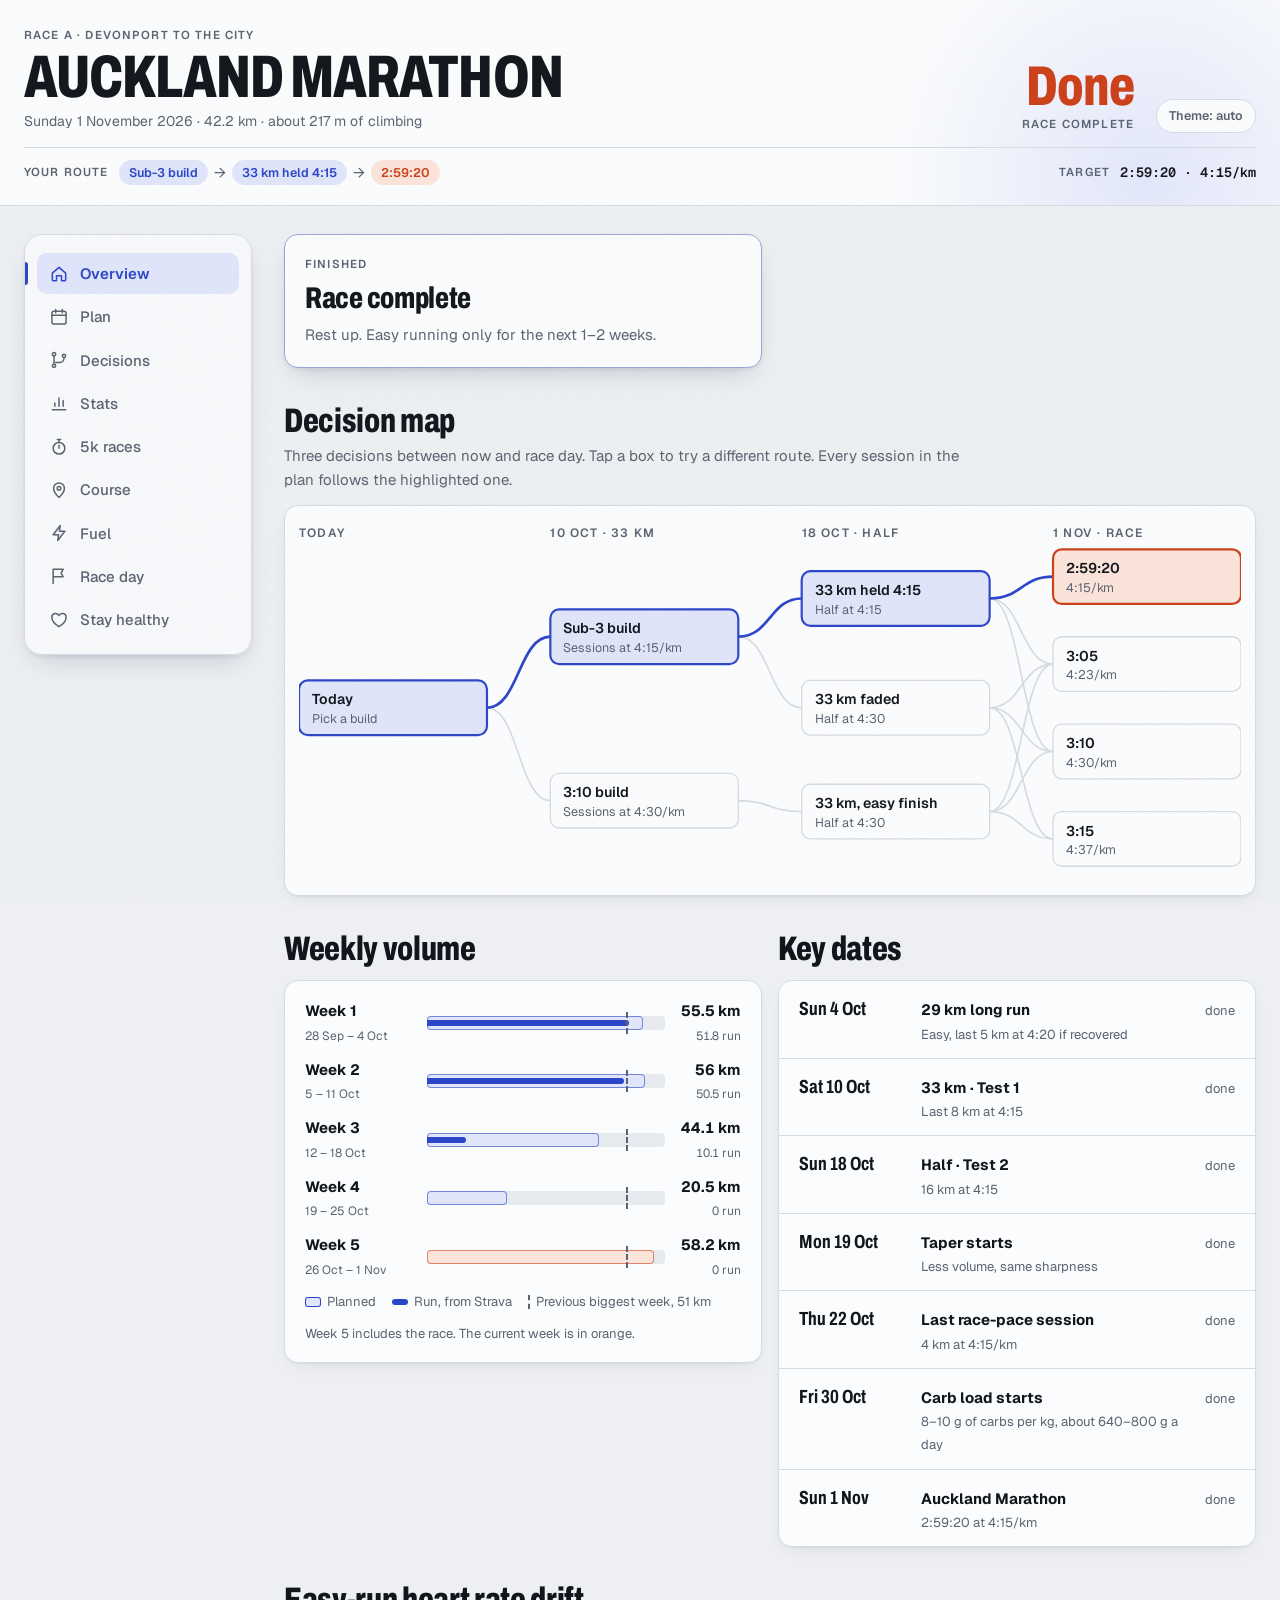
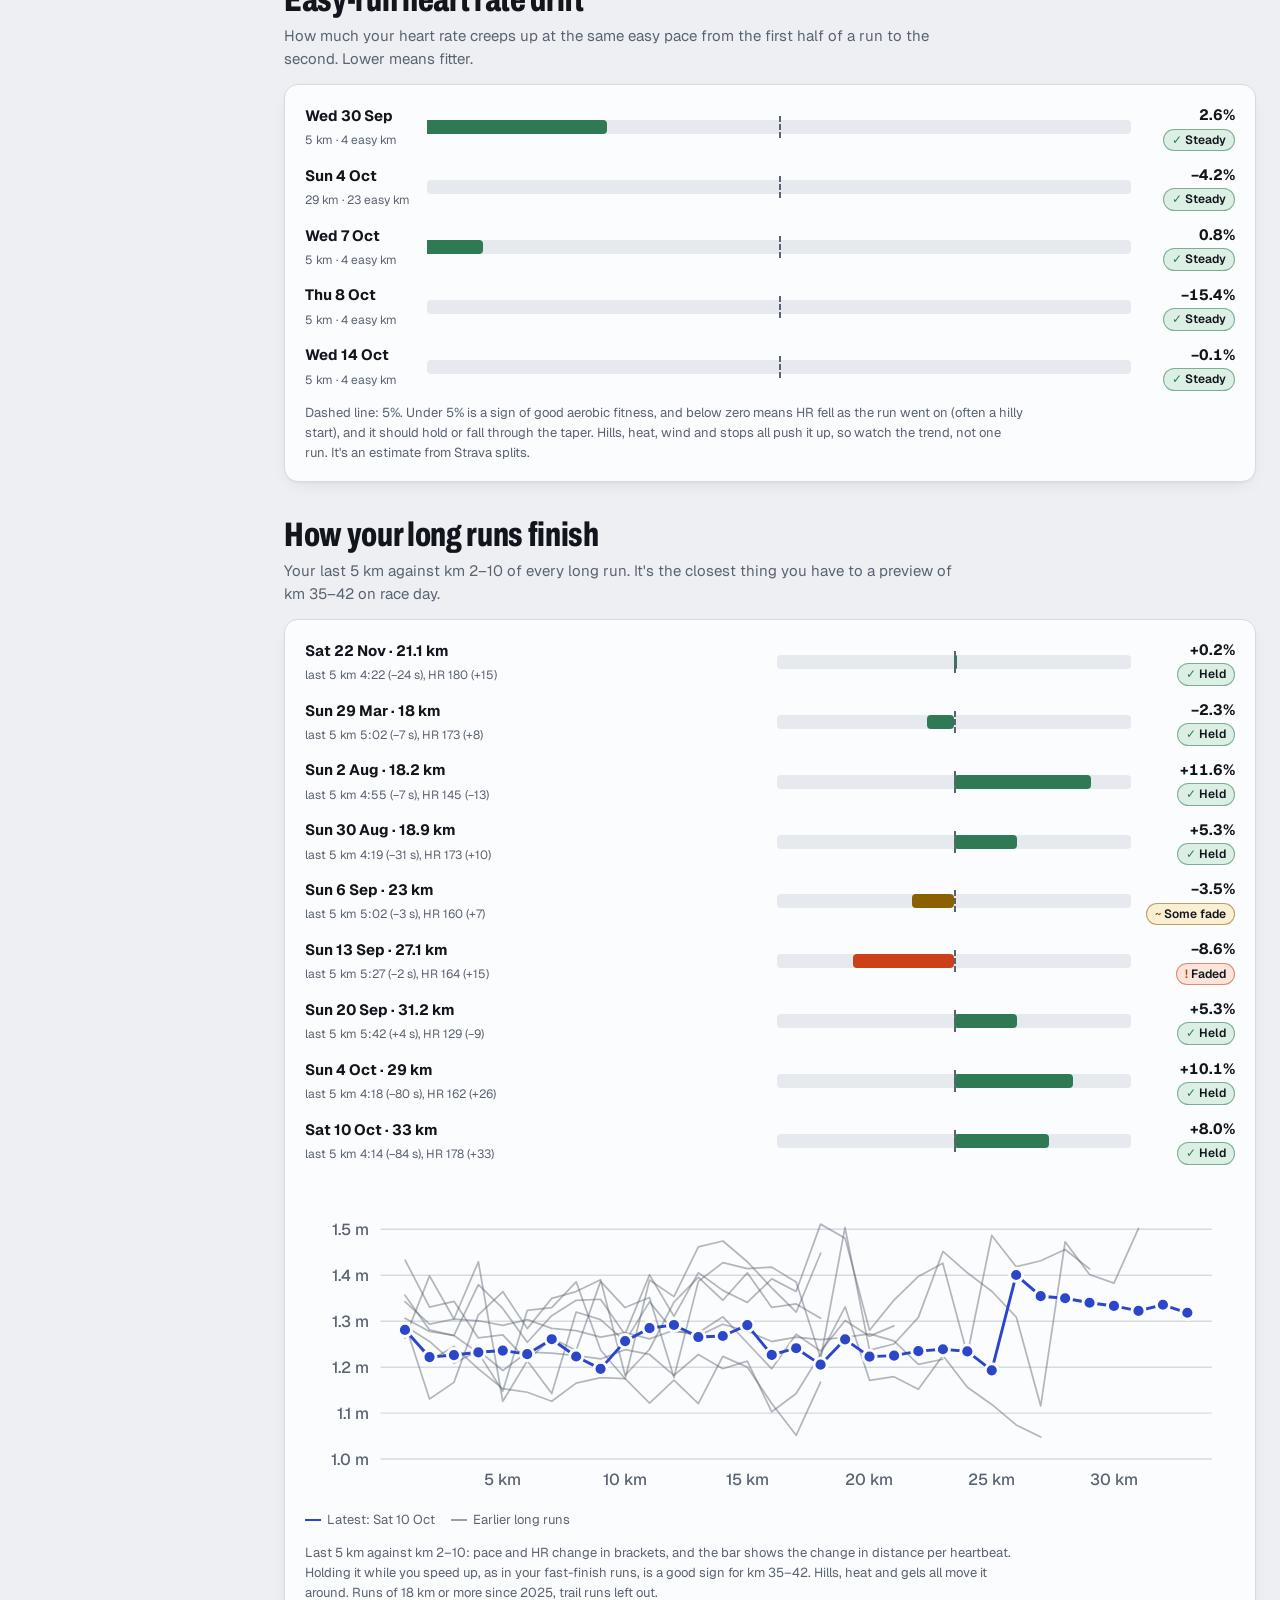
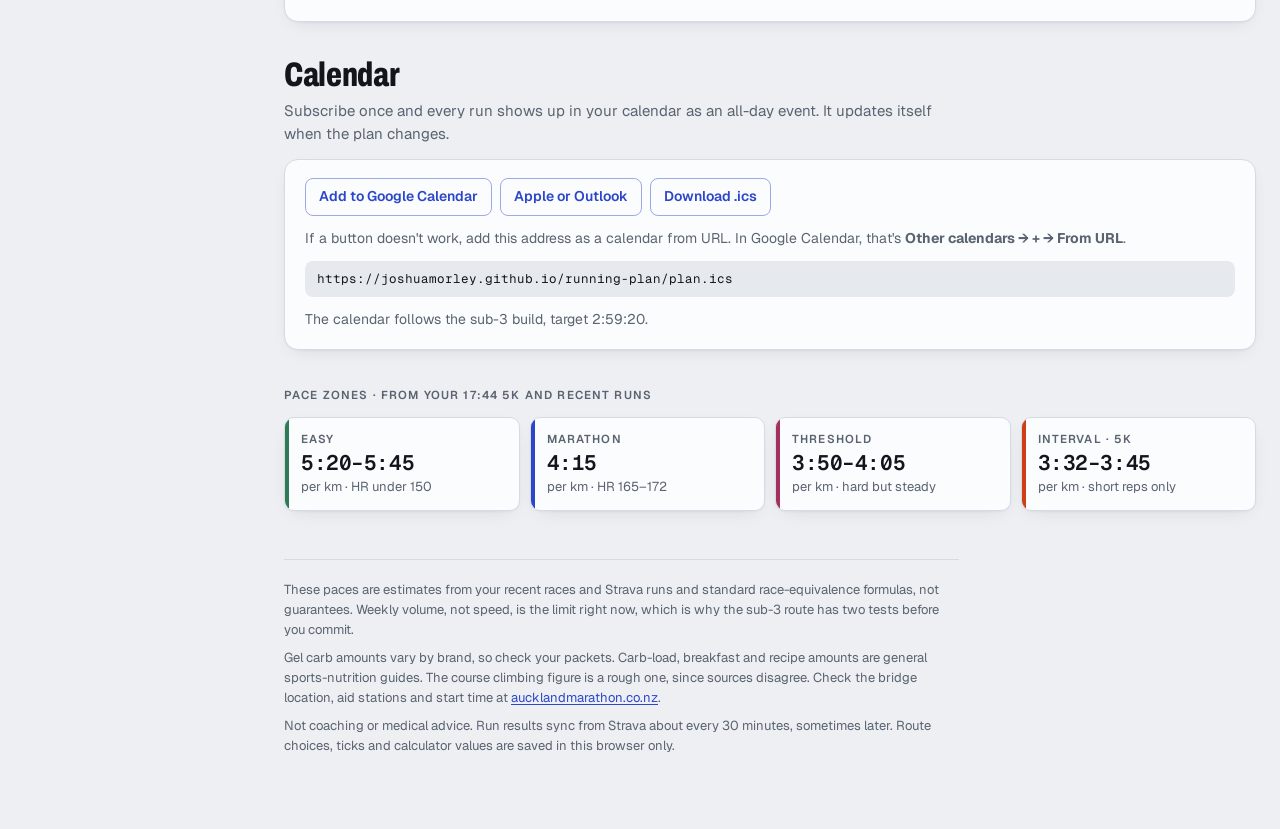
==== index.html @ 6abf34eb "Add easy heart rate trend, records, totals and course bests, and group the Stats tab - Stats: easy-r" ====
<!doctype html>
<html lang="en">
<head>
<meta charset="utf-8">
<meta name="viewport" content="width=device-width, initial-scale=1, viewport-fit=cover">
<title>Auckland Marathon Build</title>
<meta name="description" content="Five-week branching training plan to the Auckland Marathon on 1 November 2026, with decision tests, gel plans and race-day tools.">
<meta name="theme-color" content="#FBFCFD" media="(prefers-color-scheme: light)">
<meta name="theme-color" content="#151922" media="(prefers-color-scheme: dark)">
<link rel="icon" href="data:image/svg+xml,%3Csvg xmlns='http://www.w3.org/2000/svg' viewBox='0 0 64 64'%3E%3Crect width='64' height='64' rx='14' fill='%232C46C9'/%3E%3Ctext x='32' y='43' font-family='Arial Narrow,Arial,sans-serif' font-size='30' font-weight='700' fill='%23FBFCFD' text-anchor='middle'%3E42%3C/text%3E%3C/svg%3E">
<link rel="manifest" href="manifest.webmanifest">
<link rel="apple-touch-icon" href="icons/apple-touch-icon.png">
<meta name="apple-mobile-web-app-capable" content="yes">
<meta name="mobile-web-app-capable" content="yes">
<meta name="apple-mobile-web-app-title" content="Marathon">
<meta name="apple-mobile-web-app-status-bar-style" content="default">
<link rel="preconnect" href="https://fonts.googleapis.com">
<link rel="preconnect" href="https://fonts.gstatic.com" crossorigin>
<link rel="stylesheet" href="https://fonts.googleapis.com/css2?family=Archivo:wdth,wght@62..125,600..800&family=Geist:wght@400..700&family=Geist+Mono:wght@500..600&display=swap">
<link rel="stylesheet" href="css/styles.css">
</head>
<body>
<a class="skip" href="#main">Skip to content</a>
<header class="top">
  <div class="top-in">
    <div class="brand">
      <span class="eyebrow">Race A · Devonport to the city</span>
      <h1>Auckland Marathon</h1>
      <span class="meta">Sunday 1 November 2026 · 42.2 km · about 217 m of climbing</span>
    </div>
    <div class="top-right">
      <div class="count">
        <b class="num" id="countdown">32</b>
        <span class="eyebrow" id="countdown-label">days to go</span>
      </div>
      <button type="button" class="theme-btn" id="theme-btn" aria-label="Change colour theme">Theme: auto</button>
    </div>
    <div class="route-bar">
      <span class="lbl">Your route</span>
      <span id="route" class="route-steps"></span>
      <span class="lbl end">Target</span>
      <strong class="num" id="target-read">2:59:20 · 4:15/km</strong>
    </div>
  </div>
</header>

<!-- One nav, three layouts: top tab bar on tablets, bottom bar with a More sheet on phones, floating sidebar on desktop. -->
<nav class="tabs" id="tabs" aria-label="Sections">
  <div class="side-brand" aria-hidden="true"><span class="side-mark">42</span><span><b>Auckland</b><small>Marathon build</small></span></div>
  <div class="tabs-in" role="tablist" id="tablist">
    <button type="button" class="tab" role="tab" id="tab-overview" aria-controls="p-overview" data-tab="overview"><svg class="ico" viewBox="0 0 24 24" aria-hidden="true"><path d="M4 11l8-7 8 7v8a1 1 0 0 1-1 1h-4v-6H9v6H5a1 1 0 0 1-1-1z"/></svg><span>Overview</span></button>
    <button type="button" class="tab" role="tab" id="tab-plan" aria-controls="p-plan" data-tab="plan"><svg class="ico" viewBox="0 0 24 24" aria-hidden="true"><rect x="3.5" y="5" width="17" height="15.5" rx="2.5"/><path d="M3.5 10h17M8 3v4M16 3v4"/></svg><span>Plan</span></button>
    <button type="button" class="tab more-item" role="tab" id="tab-decisions" aria-controls="p-decisions" data-tab="decisions"><svg class="ico" viewBox="0 0 24 24" aria-hidden="true"><circle cx="6" cy="5" r="2"/><circle cx="6" cy="19" r="2"/><circle cx="18" cy="7" r="2"/><path d="M6 7v10M18 9v1a5 5 0 0 1-5 5H8"/></svg><span>Decisions</span></button>
    <button type="button" class="tab more-item" role="tab" id="tab-stats" aria-controls="p-stats" data-tab="stats"><svg class="ico" viewBox="0 0 24 24" aria-hidden="true"><path d="M4 20h16M7 16v-4M12 16V6M17 16V9"/></svg><span>Stats</span></button>
    <button type="button" class="tab more-item" role="tab" id="tab-fivek" aria-controls="p-fivek" data-tab="fivek"><svg class="ico" viewBox="0 0 24 24" aria-hidden="true"><circle cx="12" cy="13.5" r="7"/><path d="M12 13.5V10M10 3h4M12 3v3.5"/></svg><span>5k races</span></button>
    <button type="button" class="tab more-item" role="tab" id="tab-course" aria-controls="p-course" data-tab="course"><svg class="ico" viewBox="0 0 24 24" aria-hidden="true"><path d="M12 21s-6.5-5.8-6.5-11a6.5 6.5 0 0 1 13 0c0 5.2-6.5 11-6.5 11z"/><circle cx="12" cy="10" r="2.2"/></svg><span>Course</span></button>
    <button type="button" class="tab" role="tab" id="tab-fuel" aria-controls="p-fuel" data-tab="fuel"><svg class="ico" viewBox="0 0 24 24" aria-hidden="true"><path d="M13.5 3L5 14h6.5L10.5 21 19 10h-6.5z"/></svg><span>Fuel</span></button>
    <button type="button" class="tab" role="tab" id="tab-race" aria-controls="p-race" data-tab="race"><svg class="ico" viewBox="0 0 24 24" aria-hidden="true"><path d="M5 21V4M5 4h12l-2.5 4.5L17 13H5"/></svg><span>Race day</span></button>
    <button type="button" class="tab more-item" role="tab" id="tab-rules" aria-controls="p-rules" data-tab="rules"><svg class="ico" viewBox="0 0 24 24" aria-hidden="true"><path d="M12 20s-8.5-5.3-8.5-11A4.5 4.5 0 0 1 12 6.6 4.5 4.5 0 0 1 20.5 9c0 5.7-8.5 11-8.5 11z"/></svg><span>Stay healthy</span></button>
  </div>
  <button type="button" class="tab more-btn" id="more-btn" aria-expanded="false" aria-controls="tablist"><svg class="ico" viewBox="0 0 24 24" aria-hidden="true"><circle cx="5.5" cy="12" r="1.4"/><circle cx="12" cy="12" r="1.4"/><circle cx="18.5" cy="12" r="1.4"/></svg><span id="more-label">More</span></button>
</nav>

<main class="wrap" id="main" tabindex="-1">

  <!-- OVERVIEW -->
  <section class="panel" id="p-overview" role="tabpanel" aria-labelledby="tab-overview">
    <div class="grid2" id="today-cards"></div>

    <div class="block">
      <div class="sec-head">
        <h2>Decision map</h2>
        <span class="focus">Three decisions between now and race day. Tap a box to try a different route. Every session in the plan follows the highlighted one.</span>
      </div>
      <div class="card tree-box"><svg id="tree" viewBox="0 0 862 332" role="group" aria-label="Decision map"></svg></div>
      <p class="swipe-hint">Swipe sideways on the map to see every branch.</p>
    </div>

    <div class="grid2">
      <div class="block">
        <div class="sec-head"><h2>Weekly volume</h2></div>
        <div class="card vol" id="volume"></div>
      </div>
      <div class="block">
        <div class="sec-head"><h2>Key dates</h2></div>
        <div class="card dates" id="dates"></div>
      </div>
    </div>

    <div class="block">
      <div class="sec-head">
        <h2>Easy-run heart rate drift</h2>
        <span class="focus">How much your heart rate creeps up at the same easy pace from the first half of a run to the second. Lower means fitter.</span>
      </div>
      <div class="card vol" id="drift"></div>
    </div>

    <div class="block">
      <div class="sec-head">
        <h2>How your long runs finish</h2>
        <span class="focus">Your last 5 km against km 2–10 of every long run. It's the closest thing you have to a preview of km 35–42 on race day.</span>
      </div>
      <div class="card vol" id="fade"></div>
    </div>

    <div class="block">
      <div class="sec-head">
        <h2>Calendar</h2>
        <span class="focus">Subscribe once and every run shows up in your calendar as an all-day event. It updates itself when the plan changes.</span>
      </div>
      <div class="card cal">
        <div class="cal-links">
          <a class="link-btn" href="https://calendar.google.com/calendar/render?cid=webcal%3A%2F%2Fjoshuamorley.github.io%2Frunning-plan%2Fplan.ics" target="_blank" rel="noopener">Add to Google Calendar</a>
          <a class="link-btn" href="webcal://joshuamorley.github.io/running-plan/plan.ics">Apple or Outlook</a>
          <a class="link-btn" href="plan.ics" download>Download .ics</a>
        </div>
        <p class="muted">If a button doesn't work, add this address as a calendar from URL. In Google Calendar, that's <b>Other calendars → + → From URL</b>.</p>
        <code class="cal-url">https://joshuamorley.github.io/running-plan/plan.ics</code>
        <p class="muted" id="cal-route" hidden></p>
      </div>
    </div>

    <div class="block">
      <span class="eyebrow">Pace zones · from your 17:44 5k and recent runs</span>
      <div class="zones">
        <div class="zone" style="--zc: var(--c-easy)"><span class="eyebrow">Easy</span><span class="z-pace num">5:20–5:45</span><span class="z-sub">per km · HR under 150</span></div>
        <div class="zone" style="--zc: var(--accent)"><span class="eyebrow">Marathon</span><span class="z-pace num" data-tpl="{mp}">4:15</span><span class="z-sub">per km · HR 165–172</span></div>
        <div class="zone" style="--zc: var(--c-int)"><span class="eyebrow">Threshold</span><span class="z-pace num">3:50–4:05</span><span class="z-sub">per km · hard but steady</span></div>
        <div class="zone" style="--zc: var(--key)"><span class="eyebrow">Interval · 5k</span><span class="z-pace num">3:32–3:45</span><span class="z-sub">per km · short reps only</span></div>
      </div>
    </div>
  </section>

  <!-- PLAN -->
  <section class="panel" id="p-plan" role="tabpanel" aria-labelledby="tab-plan" hidden>
    <div class="week-pick" id="week-pick" role="group" aria-label="Choose a week"></div>
    <div id="week-view" class="block"></div>
    <div class="week-nav">
      <button type="button" class="nav-btn" id="wk-prev">← Previous week</button>
      <button type="button" class="nav-btn" id="wk-next">Next week →</button>
    </div>
  </section>

  <!-- STATS -->
  <section class="panel" id="p-stats" role="tabpanel" aria-labelledby="tab-stats" hidden>
    <div class="stats" id="st-totals"></div>

    <nav class="st-jump" aria-label="Jump to a group of stats">
      <button type="button" class="link-btn" data-jump="stg-train">Training</button>
      <button type="button" class="link-btn" data-jump="stg-race">Race fitness</button>
      <button type="button" class="link-btn" data-jump="stg-form">Form</button>
      <button type="button" class="link-btn" data-jump="stg-habits">Habits and records</button>
    </nav>

    <h2 class="st-group" id="stg-train">Training</h2>

    <div class="block">
      <div class="sec-head">
        <h2>Fitness and freshness</h2>
        <span class="focus">Each run's training load from your heart rate, rolled into fitness (the last six weeks) and fatigue (the last week). The taper drops fatigue faster than fitness, so freshness should climb towards race day. Tap or hover over a day to see it.</span>
      </div>
      <div class="card chart-card">
        <div id="st-load-head"></div>
        <div id="st-load"></div>
      </div>
    </div>

    <div class="block">
      <div class="sec-head">
        <h2>Monthly distance</h2>
        <span class="focus">Every run since 2025, added up by month, with the longest run of each month. Tap or hover over a month for the numbers.</span>
      </div>
      <div class="card chart-card">
        <div id="st-month-head"></div>
        <div id="st-month"></div>
      </div>
    </div>

    <div class="block">
      <div class="sec-head">
        <h2>Easy heart rate</h2>
        <span class="focus">Your heart rate on easy runs, adjusted to the same 5:30/km pace so runs at different speeds compare. When it falls, your aerobic engine is getting stronger, and that's what carries you through km 30–42.</span>
      </div>
      <div class="card chart-card">
        <div id="st-ehr-head"></div>
        <div id="st-ehr"></div>
      </div>
    </div>

    <h2 class="st-group" id="stg-race">Race fitness</h2>

    <div class="block">
      <div class="sec-head">
        <h2>Marathon predictor</h2>
        <span class="focus">Every km split from your steady runs, plotted as heart rate against pace. The trend line reads off the pace your heart supports at marathon effort, HR 165–172. Interval days are left out.</span>
      </div>
      <div class="card chart-card">
        <div id="st-predict-head"></div>
        <div id="st-predict"></div>
      </div>
    </div>

    <div class="block">
      <div class="sec-head">
        <h2>Heartbeats per km</h2>
        <span class="focus">Average heart rate × minutes per km. How many beats each km costs you. Lower is more efficient. Compare similar runs: easy with easy.</span>
      </div>
      <div class="card vol" id="st-beats"></div>
    </div>

    <h2 class="st-group" id="stg-form">Form</h2>

    <div class="block">
      <div class="sec-head">
        <h2>Stride or cadence?</h2>
        <span class="focus">How you run faster: longer strides, quicker steps, or both. Each dot is a watch lap: auto km laps, plus each rep on interval days.</span>
      </div>
      <div class="card chart-card"><div id="st-stride-head"></div></div>
      <div class="grid2">
        <div class="card chart-card"><h3>Stride length</h3><div id="st-stride"></div></div>
        <div class="card chart-card"><h3>Cadence</h3><div id="st-cadence"></div></div>
      </div>
    </div>

    <div class="block">
      <div class="sec-head">
        <h2>Cadence over time</h2>
        <span class="focus">Average steps a minute for every run since 2025, easy and fast runs kept apart because cadence rises with speed.</span>
      </div>
      <div class="card chart-card">
        <div id="st-cad-head"></div>
        <div id="st-cad"></div>
      </div>
    </div>

    <div class="block">
      <div class="sec-head">
        <h2>Hills</h2>
        <span class="focus">Your hilliest runs against the marathon's climbing, and what hills cost you in heartbeats.</span>
      </div>
      <div class="card chart-card">
        <div id="st-hill-head"></div>
        <div class="vol" id="st-hill"></div>
      </div>
    </div>

    <h2 class="st-group" id="stg-habits">Habits and records</h2>

    <div class="block">
      <div class="sec-head">
        <h2>Morning or evening</h2>
        <span class="focus">When you run, and whether your heart works harder at the same pace early in the day. The marathon starts early.</span>
      </div>
      <div class="card chart-card">
        <div id="st-tod-head"></div>
        <div id="st-tod"></div>
      </div>
    </div>

    <div class="block">
      <div class="sec-head">
        <h2>Records</h2>
        <span class="focus">Your bests since 2025, from every run synced from Strava.</span>
      </div>
      <div class="records" id="st-records"></div>
    </div>

    <div class="block">
      <div class="sec-head">
        <h2>All of it, added up</h2>
        <span class="focus">Every run since 2025 in more familiar units.</span>
      </div>
      <div class="stats" id="st-fun"></div>
      <p class="vol-legend">Landmark distances are approximate.</p>
    </div>
  </section>

  <!-- 5K RACES -->
  <section class="panel" id="p-fivek" role="tabpanel" aria-labelledby="tab-fivek" hidden>
    <div class="sec-head">
      <h2>5k races</h2>
      <span class="focus">Your Tuesday evening Good George runs and Saturday morning parkruns, from Strava. Hover over or tap a dot to see the run.</span>
    </div>
    <div class="stats" id="fk-stats"></div>

    <div class="block">
      <div class="sec-head">
        <h2>Every 5k</h2>
        <span class="focus">Faster times are higher up. Filled dots are runs you pushed, hollow ones you jogged. The stepped lines show your best so far on each day.</span>
      </div>
      <div class="card chart-card" id="fk-times"></div>
    </div>

    <div class="grid2">
      <div class="block">
        <div class="sec-head"><h2>Best-ever times</h2></div>
        <div class="card table-box">
          <table>
            <thead><tr><th>Date</th><th>Run</th><th class="r">Time</th><th class="r">Gain</th></tr></thead>
            <tbody id="fk-pbs"></tbody>
          </table>
        </div>
      </div>
      <div class="block">
        <div class="sec-head"><h2>Same beats, more distance</h2></div>
        <div class="card chart-card">
          <div id="fk-eff-head"></div>
          <div id="fk-eff"></div>
        </div>
      </div>
    </div>

    <div class="block">
      <div class="sec-head">
        <h2>Speed vs endurance</h2>
        <span class="focus">How much of your 5k speed you've carried over longer distances. Your best 5k predicts a pace for every distance; the dots show what you actually ran.</span>
      </div>
      <div class="card chart-card">
        <div id="fk-end-head"></div>
        <div id="fk-end"></div>
      </div>
    </div>

    <div class="grid2">
      <div class="block">
        <div class="sec-head"><h2>How you pace a 5k</h2></div>
        <div class="card chart-card">
          <div id="fk-pace-head"></div>
          <div id="fk-pace"></div>
        </div>
      </div>
      <div class="block">
        <div class="sec-head"><h2>Temperature</h2></div>
        <div class="card chart-card">
          <div id="fk-heat-head"></div>
          <div id="fk-heat"></div>
        </div>
      </div>
    </div>

    <div class="block">
      <div class="sec-head">
        <h2>Turning up</h2>
        <span class="focus">Every Tuesday and Saturday since your first raced Good George. Hover over or tap a square to see the run.</span>
      </div>
      <div class="card chart-card">
        <div id="fk-streak-head"></div>
        <div id="fk-streak"></div>
      </div>
    </div>

    <div class="block">
      <div class="sec-head">
        <h2>Your courses</h2>
        <span class="focus">Runs grouped by where they started, named from your Strava run names. Best times count runs faster than 4:50/km.</span>
      </div>
      <div class="card table-box">
        <table>
          <thead><tr><th>Course</th><th class="r">Runs</th><th class="r">Best</th><th class="r">Last run</th></tr></thead>
          <tbody id="fk-courses"></tbody>
        </table>
      </div>
      <p class="vol-legend" id="fk-courses-note"></p>
    </div>

    <details class="card fk-all">
      <summary>All 5ks</summary>
      <div class="table-box">
        <table>
          <thead><tr><th>Date</th><th>Run</th><th class="r">Distance</th><th class="r">5k time</th><th class="r">Pace</th><th class="r">HR</th></tr></thead>
          <tbody id="fk-table"></tbody>
        </table>
      </div>
      <p class="vol-legend" style="padding:0 16px 14px">★ best so far on that day of the week. Times for courses under 5 km are scaled up to 5 km.</p>
    </details>
  </section>

  <!-- DECISIONS -->
  <section class="panel" id="p-decisions" role="tabpanel" aria-labelledby="tab-decisions" hidden>
    <div class="sec-head">
      <h2>Decisions</h2>
      <span class="focus">Enter your numbers after each test and the checker suggests a branch. It's a guide. You make the call.</span>
    </div>
    <div id="decision-list" class="block" style="gap:20px"></div>
    <div class="block">
      <div class="sec-head">
        <h2>What changes on each build</h2>
        <span class="focus">Everything else in the plan is the same on both builds.</span>
      </div>
      <div class="card table-box">
        <table>
          <thead><tr><th>Day</th><th>Sub-3 build</th><th>3:10 build</th></tr></thead>
          <tbody>
            <tr><td>Wednesdays, weeks 1–3</td><td>Easy 5–6 km, every week</td><td class="muted">Rest or optional easy 30 min</td></tr>
            <tr><td>Sun 4 Oct · 29 km</td><td>Last 5 km at 4:20/km if recovered</td><td class="muted">All easy</td></tr>
            <tr><td>Tue 6 Oct · AM intervals</td><td>3 × 3 km at 4:05/km</td><td class="muted">3 × 2 km at 3:55/km</td></tr>
            <tr><td>Sat 10 Oct · 33 km</td><td>Last 8 km at 4:15/km (Test 1)</td><td class="muted">Last 5–6 km at 4:35/km if good</td></tr>
            <tr><td>Sun 18 Oct · half</td><td>16 km at 4:15/km (if Test 1 held)</td><td class="muted">14 km at 4:30/km</td></tr>
            <tr><td>Weeks 1 and 2 total</td><td>55.5 km and 56 km</td><td class="muted">49.5 km and 49 km</td></tr>
          </tbody>
        </table>
      </div>
    </div>
  </section>

  <!-- COURSE -->
  <section class="panel" id="p-course" role="tabpanel" aria-labelledby="tab-course" hidden>
    <div class="sec-head">
      <h2>Course</h2>
      <span class="focus">From a plotaroute.com GPX of the route. Hover over or tap the profile to see where that point is on the map.</span>
    </div>
    <div class="stats" id="course-stats"></div>

    <div class="block">
      <div class="sec-head">
        <h2>Elevation and pace</h2>
        <span class="focus">Planned pace for each km at your target, run by effort: a little slower up the hills, a little faster down them. The pace line is higher where you run slower, so it follows the hills.</span>
      </div>
      <div class="card prof-card">
        <div class="legend">
          <span><i class="sw sw-ele"></i>Elevation (left axis, m)</span>
          <span><i class="sw sw-pace"></i>Planned pace (right axis, min/km)</span>
          <span><i class="sw sw-avg"></i>Target average</span>
          <span><i class="sw sw-bridge"></i>Harbour Bridge allowance</span>
        </div>
        <svg id="profile" viewBox="0 0 900 300" role="img" aria-label="Elevation and planned pace along the course"></svg>
        <p class="prof-read num" id="prof-read">Hover over or tap the chart to see a km.</p>
      </div>
    </div>

    <div class="block">
      <div class="sec-head">
        <h2>Pace for each km</h2>
        <span class="focus">Orange: slower than your average. Blue: faster. The clock shows planned time at the end of each km.</span>
      </div>
      <div class="kmgrid" id="kmgrid"></div>
    </div>

    <div class="grid2">
      <div class="card map-card">
        <svg id="map" viewBox="0 0 400 400" role="img" aria-label="Course map"></svg>
        <p class="vol-legend" style="padding:0 16px 14px">North is up. The orange section is the Harbour Bridge. The Tamaki Drive section is out and back, so it overlaps on the map.</p>
        <p class="m-credit">Map tiles © <a href="https://www.esri.com" target="_blank" rel="noopener">Esri</a>. Sources: Esri, HERE, Garmin, © <a href="https://www.openstreetmap.org/copyright" target="_blank" rel="noopener">OpenStreetMap</a> contributors.</p>
      </div>
      <div class="card" id="sections"></div>
    </div>

    <div class="block">
      <div class="sec-head">
        <h2>Watch pace</h2>
        <span class="focus">GPS watches usually read long over a marathon. If you run your target pace on the watch, you'll finish slower than your target.</span>
      </div>
      <div class="card pad">
        <div class="fields">
          <div class="field"><label for="f-watch">Watch distance at the finish: <span id="f-watch-out" class="num">42.8</span> km</label><input type="range" id="f-watch" min="42.2" max="43.4" step="0.1" value="42.8" data-inp="watch"></div>
        </div>
        <div class="table-box">
          <table>
            <thead><tr><th>Target</th><th>Official pace</th><th>Pace to run on your watch</th><th class="r">Finish if you run official pace on the watch</th></tr></thead>
            <tbody id="watch-table"></tbody>
          </table>
        </div>
        <p class="vol-legend">The plotted route measures 43.06 km. A watch reading 42.6–43.0 km is common. Use the clock at the official km markers as your real check.</p>
      </div>
    </div>

    <div class="card pad">
      <h3>About this data</h3>
      <ul>
        <li><b>Distances are scaled</b> from the plotted 43.06 km to the official 42.2 km, so km markers line up with the plan.</li>
        <li><b>The Harbour Bridge shows as 0 m.</b> The file took its heights from ground level, which is the water under the bridge. The real climb and descent are bigger.</li>
        <li><b>Climbing totals don't agree.</b> The file adds up to about 382 m, while the race listing used for this plan says 217 m. Small bumps along the waterfront look like measurement noise, so trust the shape more than the totals.</li>
        <li>Check the official course map and profile at <a href="https://aucklandmarathon.co.nz" target="_blank" rel="noopener">aucklandmarathon.co.nz</a>.</li>
      </ul>
    </div>
  </section>

  <!-- FUEL -->
  <section class="panel" id="p-fuel" role="tabpanel" aria-labelledby="tab-fuel" hidden>
    <div class="sec-head">
      <h2>Gel calculator</h2>
      <span class="focus">At marathon pace you burn through your stored carbs in about 90–120 minutes. Set your gel and your carb target, and the race schedule updates.</span>
    </div>
    <div class="card pad">
      <div class="fields">
        <div class="field"><label for="f-gel">Carbs per gel (g)</label><input type="number" id="f-gel" min="10" max="50" step="1" value="26" data-inp="gel"></div>
        <div class="field"><label for="f-gph">Carbs per hour: <span id="f-gph-out">70</span> g</label><input type="range" id="f-gph" min="50" max="90" step="5" value="70" data-inp="gph"></div>
        <div class="field"><label for="f-kg">Body weight (kg)</label><input type="number" id="f-kg" min="40" max="130" step="1" value="80" data-inp="kg"></div>
      </div>
      <div class="stats" id="fuel-stats"></div>
    </div>
    <div class="grid2">
      <div class="card table-box">
        <table>
          <thead><tr><th>Race gel plan</th><th>Where</th><th class="r">Clock</th></tr></thead>
          <tbody id="gel-table"></tbody>
        </table>
      </div>
      <div class="card pad">
        <h3>How to take gels</h3>
        <ul>
          <li><b>Take each gel with water,</b> a few mouthfuls. Don't take a gel with sports drink as well, because the extra sugar can upset your stomach.</li>
          <li><b>Open it a minute before</b> the aid station or your km mark and take it over 20–30 seconds. Don't slow down to take it.</li>
          <li><b>Build up in training:</b> about 60 g per hour in the 29 km, then your race amount in the 33 km. Your gut adapts with practice.</li>
          <li><b>Caffeine gels:</b> PeakFuel Berry, Cola and Espresso have 30 mg each, Lime has none (check the packet). Use non-caffeine gels early, then caffeine ones from about km 18, when it does the most good. Keep the total to about 3–6 mg per kg of body weight, counting your morning coffee. Use the same mix in the 33 km first.</li>
          <li><b>Carry your own.</b> Check <a href="https://aucklandmarathon.co.nz" target="_blank" rel="noopener">aucklandmarathon.co.nz</a> for what is handed out on course, and don't rely on a brand you haven't tried.</li>
          <li><b>Stomach trouble in training?</b> Space gels out more and use more water. Don't give up on them. This is exactly what the practice runs are for.</li>
        </ul>
      </div>
    </div>
    <div class="grid2">
      <div class="card pad">
        <h3>Carb load · Fri 30 &amp; Sat 31 Oct</h3>
        <p id="carb-load" class="muted"></p>
        <ul>
          <li>Rice, pasta, bread, bagels, potatoes, pancakes, juice, lollies.</li>
          <li>Cut back on fibre, fat and big salads, so your stomach feels light.</li>
          <li>You'll put on 1–2 kg of water with the stored carbs. That's normal, and it's fuel.</li>
        </ul>
      </div>
      <div class="card pad">
        <h3>Race breakfast</h3>
        <p id="breakfast" class="muted"></p>
        <ul>
          <li>Something you've tested, such as white toast or a bagel with honey or jam, a banana, and juice.</li>
          <li>About 500 ml of water or electrolyte drink with it, then sip until 30 min before the start.</li>
          <li>Eat exactly the same breakfast before the 33 km and the half.</li>
        </ul>
      </div>
    </div>
    <div class="block">
      <div class="sec-head"><h2>Recipes</h2><span class="focus">For the big-carb meals before the 33 km, the half and race day, sized for 80 kg. The calendar reminds you on the day. Carb counts are rough, so check labels.</span></div>
      <div class="grid2" id="recipes"></div>
    </div>
    <div class="block">
      <div class="sec-head"><h2>Carbs in common foods</h2><span class="focus">Rough amounts. Check labels for your own brands.</span></div>
      <div class="card table-box">
        <table>
          <thead><tr><th>Food</th><th class="r">Carbs</th></tr></thead>
          <tbody>
            <tr><td>1 plain bagel</td><td class="r">about 50 g</td></tr>
            <tr><td>1 cup cooked white rice</td><td class="r">about 45 g</td></tr>
            <tr><td>1 cup cooked pasta</td><td class="r">about 40 g</td></tr>
            <tr><td>500 ml fruit juice</td><td class="r">about 50 g</td></tr>
            <tr><td>1 banana</td><td class="r">about 25 g</td></tr>
            <tr><td>1 slice white bread</td><td class="r">about 15 g</td></tr>
            <tr><td>1 tablespoon honey</td><td class="r">about 17 g</td></tr>
          </tbody>
        </table>
      </div>
    </div>
    <div class="block">
      <div class="sec-head"><h2>Fuel in training</h2></div>
      <div class="card table-box">
        <table>
          <thead><tr><th>Session</th><th>What to take</th></tr></thead>
          <tbody id="train-fuel"></tbody>
        </table>
      </div>
    </div>
  </section>

  <!-- RACE DAY -->
  <section class="panel" id="p-race" role="tabpanel" aria-labelledby="tab-race" hidden>
    <div class="sec-head">
      <h2>Race day</h2>
      <span class="focus">A slightly slower first half for the North Shore hills and the Harbour Bridge, then a slightly faster second half. Two checkpoints tell you whether to push on or ease off.</span>
    </div>
    <div class="race-cols">
      <div class="card table-box">
        <table>
          <thead><tr><th>Checkpoint</th><th>Pace</th><th class="r">Clock</th></tr></thead>
          <tbody id="splits"></tbody>
        </table>
      </div>
      <div class="notes" id="race-notes"></div>
    </div>

    <div class="block">
      <div class="sec-head">
        <h2>Checkpoint calculator</h2>
        <span class="focus">Enter your clock at a checkpoint to see where you stand and what pace you need from there.</span>
      </div>
      <div class="card pad">
        <div class="fields">
          <div class="field"><label for="f-cpkm">Checkpoint</label>
            <select id="f-cpkm" data-inp="cpkm">
              <option value="5">5 km</option><option value="10">10 km</option><option value="15">15 km</option><option value="20">20 km</option>
              <option value="21.0975">Halfway</option><option value="25">25 km</option><option value="30">30 km</option><option value="35">35 km</option><option value="40">40 km</option>
            </select>
          </div>
          <div class="field"><label for="f-cpt">Your clock (h:mm:ss)</label><input type="text" id="f-cpt" inputmode="numeric" placeholder="1:30:10" value="1:30:10" data-inp="cpt"></div>
        </div>
        <div id="cp-out"></div>
      </div>
    </div>

    <div class="block">
      <div class="sec-head">
        <h2>Race morning</h2>
        <span class="focus">Set your start time. Check the official time on your bib or at aucklandmarathon.co.nz.</span>
      </div>
      <div class="card pad" style="gap:0;padding:0">
        <div class="fields" style="padding:14px 18px"><div class="field"><label for="f-start">Start time</label><input type="time" id="f-start" value="06:00" data-inp="start"></div></div>
        <div class="timeline" id="timeline"></div>
      </div>
    </div>

    <div class="block">
      <div class="sec-head">
        <h2>Race shoes</h2>
        <span class="focus">Wear them for the sessions that rehearse race day, and train in your everyday shoes the rest of the time. You'll find any rubbing early and still have fresh foam on 1 November.</span>
      </div>
      <div class="grid2">
        <div class="card table-box">
          <table>
            <thead><tr><th>When</th><th>Session</th><th class="r">km</th></tr></thead>
            <tbody>
              <tr><td class="nw">Tue 6 Oct</td><td>Morning intervals. First run at pace in them</td><td class="r">13</td></tr>
              <tr><td class="nw">Sat 10 Oct</td><td>33 km. Checks fit, blisters and calves over a long distance</td><td class="r">33</td></tr>
              <tr><td class="nw">Sun 18 Oct</td><td>Half marathon test</td><td class="r">21</td></tr>
              <tr><td class="nw">Thu 22 Oct</td><td>Morning intervals, in full race kit</td><td class="r">9.5</td></tr>
              <tr><td class="nw">Thu 29 Oct</td><td>Pace check. Last run in them before the race</td><td class="r">6</td></tr>
              <tr><td class="nw">Sun 1 Nov</td><td>Auckland Marathon</td><td class="r">42.2</td></tr>
            </tbody>
          </table>
        </div>
        <div class="card pad">
          <h3>How to use them</h3>
          <ul>
            <li><b>Everyday shoes for everything else:</b> easy runs, the Tuesday 5ks, the 29 km and the shakeout. Those runs only wear the shoes down.</li>
            <li><b>About 80 km before race day</b> is enough to bed them in. Most race shoes are made to last a few hundred km, so there's plenty left for the marathon.</li>
            <li><b>New pair?</b> Run an easy 5–8 km in them before 6 Oct to check the fit, then follow the table.</li>
            <li><b>Use the 33 km to sort out your kit:</b> socks, how you lace them, and where you need tape or anti-chafe. Then don't change anything.</li>
            <li><b>Sore calves or Achilles</b> after the 33 km? Stiff, plated shoes load them harder. Wear everyday shoes for the next few days, then go back to the table.</li>
            <li><b>Nothing new on race day:</b> same shoes, socks and laces as the half and the 22 Oct intervals.</li>
          </ul>
        </div>
      </div>
    </div>
  </section>

  <!-- RULES -->
  <section class="panel" id="p-rules" role="tabpanel" aria-labelledby="tab-rules" hidden>
    <div class="sec-head">
      <h2>Stay in one piece</h2>
      <span class="focus">Being fit won't help if you're injured on race day. These rules come before any session in the plan.</span>
    </div>
    <div class="grid2">
      <div class="card pad">
        <h3>Every week</h3>
        <ol>
          <li><b>Easy days are easy.</b> HR under 150, and you can talk in full sentences. Easy days run too fast are the usual cause of breakdowns.</li>
          <li><b>Three hard days at most:</b> Tuesday, Thursday and Sunday. If you race on Tuesday, keep Thursday controlled.</li>
          <li><b>Monday is always rest.</b> It follows your biggest day of the week.</li>
          <li><b>After long runs and hard sessions,</b> have carbs and protein within an hour, such as chocolate milk or a sandwich. Aim for 8 hours of sleep.</li>
          <li><b>Weekly volume goes up by no more than 10%.</b> That's a common limit for building mileage safely, and the sub-3 build stays just inside it.</li>
        </ol>
      </div>
      <div class="card pad">
        <h3>When something feels off</h3>
        <ol>
          <li><b>Pain rule.</b> Soreness that eases as you warm up is normal. Pain that gets worse, changes your stride, or stays sharp means stop, take 2 days off, and only come back when you can jog without pain.</li>
          <li><b>Tired signs:</b> resting HR 5 or more beats above normal, heavy legs for 2 days or more, or poor sleep. Swap your next hard session for an easy one.</li>
          <li><b>Missed a session? Skip it.</b> Never double up to make one up.</li>
          <li><b>Sick?</b> Symptoms above the neck only: an easy run is OK. Fever, chest symptoms or aches: rest until you're clear.</li>
          <li><b>A test that doesn't go well is still useful.</b> Switching routes is the plan doing its job.</li>
        </ol>
      </div>
    </div>
    <div class="card pad">
      <h3>Taper feelings are normal</h3>
      <p class="muted">From 19 Oct, volume drops and you may feel flat, sluggish or restless, with phantom niggles. That's your body absorbing the training. Don't add extra runs to feel better. The freshness shows up on race day.</p>
    </div>
  </section>

  <footer class="fine">
    <p>These paces are estimates from your recent races and Strava runs and standard race-equivalence formulas, not guarantees. Weekly volume, not speed, is the limit right now, which is why the sub-3 route has two tests before you commit.</p>
    <p>Gel carb amounts vary by brand, so check your packets. Carb-load, breakfast and recipe amounts are general sports-nutrition guides. The course climbing figure is a rough one, since sources disagree. Check the bridge location, aid stations and start time at <a href="https://aucklandmarathon.co.nz" target="_blank" rel="noopener">aucklandmarathon.co.nz</a>.</p>
    <p>Not coaching or medical advice. Run results sync from Strava about every 30 minutes, sometimes later. Route choices, ticks and calculator values are saved in this browser only.</p>
  </footer>
</main>

<div class="chart-tip" id="chart-tip" hidden></div>
<dialog id="guide" class="guide" aria-label="Run guide">
  <div class="guide-in">
    <button type="button" id="guide-close" class="guide-x" aria-label="Close">×</button>
    <div id="guide-body"></div>
  </div>
</dialog>
<script src="js/data.js"></script>
<script src="js/results.js"></script>
<script src="js/course.js"></script>
<script src="js/app.js"></script>
</body>
</html>
---- css/styles.css ----
/* Layout: race-bib header, sticky tab bar, one panel per tab. Plan, decisions, fuel and race tools share one card system.
   Palette "Graphite and Cobalt": cool graphite neutrals, cobalt as the one brand accent, vermilion for race, now and slower-than-plan.
   Radius scale: containers 14px, inner tiles 10px, controls 8px, chips 6px, pills full. */
:root {
  --bg: #EDEFF2;
  --surface: #FBFCFD;
  --sunk: #E6E9EE;
  --fg: #12161C;
  --muted: #5A6371;
  --line: #D6DBE2;
  --accent: #2C46C9;
  --accent-soft: #E0E5FA;
  --key: #CC4019;
  --key-soft: #FBE4DA;
  --c-easy: #2F7A55;
  --c-easy-soft: #DCEFE4;
  --c-int: #A3305F;
  --c-int-soft: #F6E0E9;
  --c-rest: #8B93A0;
  --fuel: #875A00;
  --fuel-soft: #FAEFD3;
  --good: #2F7A55;
  --good-soft: #DCEFE4;
  --warn: #8C6000;
  --warn-soft: #FAEFD3;
  --shadow: 0 1px 2px rgb(20 32 70 / .05), 0 6px 20px -10px rgb(20 32 70 / .16);
  --shadow-hi: 0 2px 4px rgb(20 32 70 / .06), 0 12px 28px -12px rgb(20 32 70 / .24);
  --grain-op: .035;
  --display: "Archivo", "Arial Narrow", "Roboto Condensed", sans-serif;
  --display-w: 72%;
  --body: "Geist", system-ui, -apple-system, "Segoe UI", sans-serif;
  --mono: "Geist Mono", ui-monospace, "SF Mono", Consolas, monospace;
  --ease: cubic-bezier(.16, 1, .3, 1);
  --z-sticky: 10;
  --z-tip: 20;
  --z-grain: 30;
  color-scheme: light;
}
@media (prefers-color-scheme: dark) {
  :root:not([data-theme="light"]) {
    --bg: #0D1015; --surface: #151922; --sunk: #1C212B; --fg: #E7EAF0; --muted: #959EAC; --line: #272D39;
    --accent: #93A6FF; --accent-soft: #1F2752; --key: #FF8A5C; --key-soft: #3B2017;
    --c-easy: #74C79A; --c-easy-soft: #15301F; --c-int: #F08BB8; --c-int-soft: #3A1A2A; --c-rest: #67717F;
    --fuel: #E6B54A; --fuel-soft: #33280E; --good: #74C79A; --good-soft: #15301F; --warn: #E6B54A; --warn-soft: #33280E;
    --shadow: inset 0 1px 0 rgb(255 255 255 / .03), 0 10px 24px -14px rgb(0 0 0 / .7);
    --shadow-hi: inset 0 1px 0 rgb(255 255 255 / .05), 0 14px 30px -14px rgb(0 0 0 / .8);
    --grain-op: .05;
    color-scheme: dark;
  }
}
:root[data-theme="dark"] {
  --bg: #0D1015; --surface: #151922; --sunk: #1C212B; --fg: #E7EAF0; --muted: #959EAC; --line: #272D39;
  --accent: #93A6FF; --accent-soft: #1F2752; --key: #FF8A5C; --key-soft: #3B2017;
  --c-easy: #74C79A; --c-easy-soft: #15301F; --c-int: #F08BB8; --c-int-soft: #3A1A2A; --c-rest: #67717F;
  --fuel: #E6B54A; --fuel-soft: #33280E; --good: #74C79A; --good-soft: #15301F; --warn: #E6B54A; --warn-soft: #33280E;
  --shadow: inset 0 1px 0 rgb(255 255 255 / .03), 0 10px 24px -14px rgb(0 0 0 / .7);
  --shadow-hi: inset 0 1px 0 rgb(255 255 255 / .05), 0 14px 30px -14px rgb(0 0 0 / .8);
  --grain-op: .05;
  color-scheme: dark;
}

* { box-sizing: border-box; }
html { -webkit-text-size-adjust: 100%; scroll-behavior: smooth; }
body { margin: 0; background: var(--bg); color: var(--fg); font-family: var(--body); font-size: 15px; line-height: 1.55; -webkit-font-smoothing: antialiased; }
/* Fixed grain layer. It never scrolls, so it costs no repaints. */
body::after { content: ""; position: fixed; inset: 0; z-index: var(--z-grain); pointer-events: none; opacity: var(--grain-op);
  background-image: url("data:image/svg+xml,%3Csvg xmlns='http://www.w3.org/2000/svg' width='160' height='160'%3E%3Cfilter id='n'%3E%3CfeTurbulence type='fractalNoise' baseFrequency='.85' numOctaves='3' stitchTiles='stitch'/%3E%3C/filter%3E%3Crect width='100%25' height='100%25' filter='url(%23n)'/%3E%3C/svg%3E"); }
[hidden] { display: none !important; }
h1, h2, h3 { font-family: var(--display); font-stretch: var(--display-w); font-weight: 800; letter-spacing: -0.01em; text-wrap: balance; margin: 0; line-height: 1.02; }
p { margin: 0; text-wrap: pretty; }
a { color: var(--accent); text-underline-offset: 2px; text-decoration-thickness: 1px; }
a:hover { text-decoration-thickness: 2px; }
button, input, select { font: inherit; color: inherit; }
button { -webkit-tap-highlight-color: transparent; }
.eyebrow { font-size: 11.5px; text-transform: uppercase; letter-spacing: 0.1em; color: var(--muted); font-weight: 600; }
.num { font-variant-numeric: tabular-nums; }
.muted { color: var(--muted); }
.card { background: var(--surface); border: 1px solid var(--line); border-radius: 14px; box-shadow: var(--shadow); }
:focus-visible { outline: 2px solid var(--accent); outline-offset: 2px; border-radius: 4px; }
.skip { position: absolute; left: 12px; top: -48px; z-index: calc(var(--z-sticky) + 1); background: var(--fg); color: var(--surface); padding: 8px 14px; border-radius: 8px; font-weight: 600; text-decoration: none; }
.skip:focus { top: 12px; }

/* Header */
.top { position: relative; overflow: hidden; background: var(--surface); border-bottom: 1px solid var(--line); padding-top: env(safe-area-inset-top, 0px); }
.top::before { content: ""; position: absolute; inset: -40% -10% auto auto; width: 520px; height: 520px; pointer-events: none;
  background: radial-gradient(closest-side, var(--accent-soft), transparent); opacity: .9; }
.top-in { position: relative; max-width: 1040px; margin: 0 auto; padding-inline: 16px; padding-block: 26px 20px; display: flex; flex-wrap: wrap; gap: 14px 28px; align-items: flex-end; justify-content: space-between; }
.brand { display: grid; gap: 6px; min-width: 0; }
.brand h1 { font-size: clamp(36px, 7vw, 60px); text-transform: uppercase; letter-spacing: -0.015em; line-height: .92; }
.brand .meta { color: var(--muted); font-size: 14px; }
.top-right { display: flex; gap: 22px; align-items: flex-end; }
.count { text-align: right; display: grid; gap: 2px; }
.count b { display: block; font-family: var(--display); font-stretch: var(--display-w); font-weight: 800; font-size: 56px; line-height: .9; letter-spacing: -0.02em; color: var(--key); font-variant-numeric: tabular-nums; }
.theme-btn { border: 1px solid var(--line); background: var(--surface); border-radius: 999px; padding: 6px 12px; cursor: pointer; font-size: 12.5px; font-weight: 600; color: var(--muted); }
.theme-btn:hover { color: var(--fg); border-color: var(--muted); }

/* Nav. Tablets: sticky top tab bar. Phones and desktop restyle it further down. */
.tabs { position: sticky; top: 0; z-index: var(--z-sticky); background: color-mix(in srgb, var(--surface) 86%, transparent); -webkit-backdrop-filter: blur(14px) saturate(160%); backdrop-filter: blur(14px) saturate(160%); border-bottom: 1px solid var(--line); }
.tabs-in { max-width: 1040px; margin: 0 auto; padding-inline: 12px; padding-top: 6px; display: flex; gap: 2px; overflow-x: auto; scrollbar-width: none; }
.tabs-in::-webkit-scrollbar { display: none; }
.tab { position: relative; border: 0; background: transparent; padding: 10px 12px 12px; font-weight: 500; color: var(--muted); cursor: pointer; white-space: nowrap; border-radius: 8px 8px 0 0; }
.tab::after { content: ""; position: absolute; left: 12px; right: 12px; bottom: 0; height: 2px; border-radius: 2px; background: var(--accent); transform: scaleX(0); }
.tab[aria-selected="true"] { color: var(--fg); font-weight: 600; }
.tab[aria-selected="true"]::after { transform: scaleX(1); }
.tab:hover { color: var(--fg); background: var(--sunk); }
.ico { width: 20px; height: 20px; flex: none; fill: none; stroke: currentColor; stroke-width: 1.8; stroke-linecap: round; stroke-linejoin: round; }
.tab .ico, .side-brand, .more-btn { display: none; }
.side-mark { display: grid; place-items: center; width: 38px; height: 38px; border-radius: 10px; background: var(--accent); color: var(--surface); font-family: var(--display); font-stretch: var(--display-w); font-weight: 800; font-size: 19px; letter-spacing: -0.02em; }
.side-brand b { display: block; font-family: var(--display); font-stretch: var(--display-w); font-weight: 800; font-size: 19px; line-height: 1; text-transform: uppercase; }
.side-brand small { font-size: 12px; color: var(--muted); }
.route-bar { flex-basis: 100%; padding-top: 12px; display: flex; flex-wrap: wrap; gap: 6px 10px; align-items: center; border-top: 1px solid var(--line); }
.route-bar .lbl { font-size: 11.5px; text-transform: uppercase; letter-spacing: 0.1em; color: var(--muted); font-weight: 600; }
.route-bar .lbl.end { margin-left: auto; }
.route-steps { display: flex; flex-wrap: wrap; gap: 6px; align-items: center; }
#target-read { font-family: var(--mono); font-size: 13.5px; font-weight: 600; }
.step { font-size: 12.5px; font-weight: 600; padding: 3px 10px; border-radius: 999px; background: var(--accent-soft); color: var(--accent); border: 0; cursor: pointer; }
.step:hover { box-shadow: inset 0 0 0 1px var(--accent); }
.step.last { background: var(--key-soft); color: var(--key); }
.step.last:hover { box-shadow: inset 0 0 0 1px var(--key); }
.arrow { color: var(--muted); }

/* Panels */
.wrap { max-width: 1040px; margin: 0 auto; padding-inline: 16px; padding-block: 28px 72px; }
.panel { display: grid; gap: 36px; }
.block { display: grid; gap: 14px; }
.sec-head { display: grid; gap: 6px; }
.sec-head h2 { font-size: 34px; }
.sec-head .focus { color: var(--muted); max-width: 68ch; }
.grid2 { display: grid; grid-template-columns: minmax(0, 1fr) minmax(0, 1fr); gap: 16px; align-items: start; }
/* Grid children default to min-width: auto, which lets wide charts push the page past the screen. */
.panel > *, .block > *, .grid2 > *, .race-cols > *, .notes > *, .today-card > *, .pad > * { min-width: 0; }
.swipe-hint { display: none; font-size: 12px; color: var(--muted); }
.pad { padding: 18px 20px; display: grid; gap: 10px; align-content: start; }
.pad h3 { font-size: 22px; }
.pad ul, .pad ol { margin: 0; padding-left: 20px; display: grid; gap: 7px; }
.pad li { color: var(--muted); }
.pad li::marker { color: var(--c-rest); }
.pad li b { color: var(--fg); font-weight: 600; }

/* Overview */
.today-card { padding: 20px; display: grid; gap: 10px; }
.today-card:first-child { border-color: color-mix(in srgb, var(--accent) 35%, var(--line)); box-shadow: var(--shadow-hi); }
.today-card.next { background: var(--sunk); box-shadow: none; border-color: transparent; }
.today-card h3 { font-size: 30px; }
.today-card .d-detail { font-size: 14px; }
.link-btn { justify-self: start; border: 1px solid color-mix(in srgb, var(--accent) 45%, transparent); color: var(--accent); background: transparent; border-radius: 8px; padding: 7px 13px; font-weight: 600; font-size: 14px; cursor: pointer; }
.link-btn:hover { background: var(--accent-soft); border-color: var(--accent); }
.vol { padding: 18px 20px; display: grid; gap: 12px; }
.vol-row { display: grid; grid-template-columns: 110px minmax(0, 1fr) 64px; gap: 12px; align-items: center; }
.vol-track { position: relative; height: 14px; background: var(--sunk); border-radius: 4px; }
/* Planned vs run: the planned bar is the light target, the run bar sits inside it. */
.vol-bar { position: absolute; inset: 0 auto 0 0; background: var(--accent-soft); box-shadow: inset 0 0 0 1px color-mix(in srgb, var(--accent) 60%, transparent); border-radius: 4px; }
.vol-row.cur .vol-bar { background: var(--key-soft); box-shadow: inset 0 0 0 1px color-mix(in srgb, var(--key) 60%, transparent); }
.vol-mark { position: absolute; top: -4px; bottom: -4px; width: 0; border-left: 2px dashed var(--muted); }
.vol-legend { font-size: 13px; color: var(--muted); max-width: 80ch; }
.vol-act { position: absolute; left: 0; top: 4px; bottom: 4px; background: var(--accent); border-radius: 0 3px 3px 0; }
.vol-row.cur .vol-act { background: var(--key); }
.vol-key { display: flex; flex-wrap: wrap; gap: 6px 16px; font-size: 13px; color: var(--muted); }
.vol-key span { display: inline-flex; align-items: center; gap: 6px; }
.vol-key i { display: inline-block; width: 16px; height: 10px; border-radius: 3px; }
.vol-key .sw-plan { background: var(--accent-soft); box-shadow: inset 0 0 0 1px var(--accent); }
.vol-key .sw-act { background: var(--accent); height: 6px; }
.vol-key .sw-peak { width: 0; height: 14px; border-left: 2px dashed var(--muted); border-radius: 0; }
.drift-row { display: grid; grid-template-columns: 110px minmax(0, 1fr) 92px; gap: 12px; align-items: center; }
.drift-bar { position: absolute; inset: 0 auto 0 0; border-radius: 0 4px 4px 0; background: var(--good); }
.drift-bar.meh { background: var(--warn); }
.drift-bar.off { background: var(--key); }

/* Strava actuals and status pills. Each pill also carries its grade as text. */
.d-actual { display: flex; flex-wrap: wrap; align-items: center; gap: 6px; font-size: 13px; }
.d-actual-l { font-size: 11px; text-transform: uppercase; letter-spacing: 0.08em; font-weight: 600; color: var(--muted); }
.pill { display: inline-block; border-radius: 999px; padding: 1px 8px; background: var(--sunk); border: 1px solid var(--line); font-variant-numeric: tabular-nums; font-size: 12px; font-weight: 600; }
.pill.ok { background: var(--good-soft); border-color: color-mix(in srgb, var(--good) 55%, transparent); }
.pill.meh { background: var(--warn-soft); border-color: color-mix(in srgb, var(--warn) 55%, transparent); }
.pill.off { background: var(--key-soft); border-color: color-mix(in srgb, var(--key) 55%, transparent); }
.pill.ok::before { content: "✓ "; color: var(--good); }
.pill.meh::before { content: "~ "; color: var(--warn); }
.pill.off::before { content: "! "; color: var(--key); }
.sr { position: absolute; width: 1px; height: 1px; overflow: hidden; clip: rect(0 0 0 0); white-space: nowrap; }
.strava-fill { display: flex; flex-wrap: wrap; align-items: center; gap: 8px 12px; font-size: 13px; }
/* Stats tab scatter charts. Recessive grid and axes, 2px trend line, dots with a surface ring. */
.chart-card { padding: 18px 20px; display: grid; gap: 12px; }
.vol-row.beats-row { grid-template-columns: 190px minmax(0, 1fr) 48px; }
.chart-card h3 { font-size: 20px; }
.chart-note { font-size: 13px; margin: 0; max-width: 80ch; }
.scatter { width: 100%; height: auto; display: block; }
.sc-grid { stroke: var(--line); stroke-width: 1; }
.sc-ax { fill: var(--muted); font: 500 11px var(--body); }
.sc-title { font-weight: 600; }
.sc-band { fill: var(--accent-soft); }
.sc-ref { stroke: var(--muted); stroke-width: 1.5; stroke-dasharray: 4 4; }
.sc-ref-l { fill: var(--muted); font: 600 11px var(--body); }
.sc-fit { fill: none; stroke: var(--fg); stroke-width: 2; stroke-linecap: round; }
.sc-dot { fill: var(--accent); stroke: var(--surface); stroke-width: 2; }
.sc-dot.hot { fill: var(--key); }
.sc-hit { fill: transparent; cursor: crosshair; }
.sc-hit:hover { fill: var(--fg); fill-opacity: 0.08; }
.vol-key .sw-dot { width: 10px; height: 10px; border-radius: 50%; background: var(--accent); }
.vol-key .sw-dot.hot { background: var(--key); }
.vol-key .sw-fit { height: 0; border-top: 2px solid var(--fg); border-radius: 0; }
.vol-key .sw-band { background: var(--accent-soft); }
/* Charts over time: fitness and freshness on Stats, and the 5k page. */
.chart-sub { font-size: 15px !important; margin: 4px 0 -6px; }
.sc-grid.zero { stroke: var(--muted); }
.sc-col { fill: transparent; cursor: crosshair; }
.sc-col:hover { fill: var(--fg); fill-opacity: 0.06; }
.tl-mark { stroke: var(--muted); stroke-width: 1; stroke-dasharray: 3 3; }
.tl-lab { fill: var(--fg); font: 600 11px var(--body); }
.ln { fill: none; stroke-width: 2; stroke-linecap: round; stroke-linejoin: round; }
.ln.proj { stroke-dasharray: 5 4; }
.ln-fit { stroke: var(--accent); }
.ln-fat { stroke: var(--c-int); }
.ln-pb.tue { stroke: var(--accent); }
.ln-pb.sat { stroke: var(--c-int); }
.ln-trend { stroke: var(--fg); }
.fr-bar.pos { fill: var(--good); }
.fr-bar.neg { fill: var(--key); }
.fr-bar.proj { fill-opacity: 0.45; }
.sc-dot.sat { fill: var(--c-int); }
.sc-dot.easy { fill: var(--surface); stroke: var(--accent); stroke-width: 2; }
.sc-dot.sat.easy { stroke: var(--c-int); }
.vol-key .sw-dot.sat { background: var(--c-int); }
.vol-key .sw-dot.ring { background: transparent; box-shadow: inset 0 0 0 2px var(--muted); }
.vol-key .sw-ln { height: 0; border-top: 2px solid; border-radius: 0; }
.vol-key .sw-ln.fit { border-color: var(--accent); }
.vol-key .sw-ln.fat { border-color: var(--c-int); }
.vol-key .sw-ln.proj { border-top-style: dashed; border-color: var(--muted); }
.vol-key .sw-fr.pos { background: var(--good); }
.vol-key .sw-fr.neg { background: var(--key); }
.sc-dot.key { fill: var(--key); }
.ln-faint { stroke: var(--muted); stroke-width: 1.2; opacity: 0.45; }
.ln-avg { stroke: var(--fg); stroke-width: 3; }
.ln-last { stroke: var(--c-int); }
.vol-key .sw-dot.key { background: var(--key); }
.vol-key .sw-ln.tue { border-color: var(--accent); }
.vol-key .sw-ln.avg { border-top-width: 3px; border-color: var(--fg); }
.vol-key .sw-ln.last { border-color: var(--c-int); }
.vol-key .sw-ln.faint { border-color: var(--muted); opacity: 0.6; }
/* Stats tab: contents buttons and group headings. */
.st-jump { display: flex; flex-wrap: wrap; gap: 8px; }
.st-group { scroll-margin-top: 90px; margin-top: 18px; padding-top: 14px; border-top: 2px solid var(--line); font-size: 26px; }
.records { display: grid; grid-template-columns: repeat(auto-fill, minmax(190px, 1fr)); gap: 10px; }
.rec { padding: 14px 16px; display: grid; gap: 4px; }
.rec b { font-family: var(--mono); font-size: 22px; font-weight: 600; letter-spacing: -0.02em; }
.rec .muted { font-size: 12px; overflow-wrap: anywhere; }
.mo-bar { fill: var(--accent); }
.mo-bar.pm, .sc-dot.pm { fill: var(--c-int); }
.mo-bar.proj { fill-opacity: 0.45; }
#st-hill { padding: 0; }
/* Attendance grid: one square per Tuesday and Saturday. */
.grid-scroll { overflow-x: auto; }
.gc-svg { width: auto; max-width: none; }
.gc { stroke: var(--surface); stroke-width: 1; }
.gc-none { fill: var(--sunk); }
.gc-future { fill: none; stroke: var(--line); stroke-dasharray: 2 2; }
.gc-tue { fill: var(--accent); }
.gc-sat { fill: var(--c-int); }
.gc-easy { fill-opacity: 0.35; }
.vol-key .sw-gc { width: 12px; height: 12px; border-radius: 3px; }
.vol-key .sw-gc.gc-tue { background: var(--accent); }
.vol-key .sw-gc.gc-sat { background: var(--c-int); }
.vol-key .sw-gc.gc-easy { opacity: 0.35; }
.vol-key .sw-gc.gc-none { background: var(--sunk); box-shadow: inset 0 0 0 1px var(--line); }
/* Long-run fade rows: bars grow either way from the middle line. */
.drift-row.fade-row { grid-template-columns: minmax(0, 1.3fr) minmax(0, 1fr) 92px; }
.drift-bar.fade { inset: 0 auto 0 auto; border-radius: 4px; }
.fade-chart { display: grid; gap: 8px; padding-top: 6px; }
.fk-all summary { padding: 14px 18px; font-weight: 600; cursor: pointer; }
.chart-tip { position: fixed; z-index: var(--z-tip); pointer-events: none; background: var(--fg); color: var(--surface); font-size: 12px; font-weight: 600; padding: 6px 10px; border-radius: 8px; white-space: nowrap; box-shadow: var(--shadow-hi); }
.recipe ol { margin: 0; padding-left: 20px; display: grid; gap: 6px; font-size: 14px; }
.dates { display: grid; gap: 0; }
.date-row { display: grid; grid-template-columns: 110px minmax(0, 1fr) auto; gap: 12px; padding: 13px 20px; border-top: 1px solid var(--line); align-items: baseline; }
.date-row:first-child { border-top: 0; }
.date-row b { font-family: var(--display); font-stretch: var(--display-w); font-weight: 700; font-size: 19px; }
.cal { padding: 18px 20px; display: grid; gap: 12px; font-size: 14px; }
.cal-links { display: flex; flex-wrap: wrap; gap: 8px; }
a.link-btn { text-decoration: none; }
.cal-url { overflow-wrap: anywhere; background: var(--sunk); border-radius: 8px; padding: 8px 12px; user-select: all; font-family: var(--mono); font-size: 12.5px; }

/* Decision map */
.tree-box { overflow-x: auto; padding: 16px 14px 10px; }
.tree-box svg { display: block; width: 100%; min-width: 760px; height: auto; }
.col-h { fill: var(--muted); font: 600 11px var(--body); letter-spacing: 0.1em; text-transform: uppercase; }
.edge { fill: none; stroke: var(--line); stroke-width: 1.5; }
.edge.on { stroke: var(--accent); stroke-width: 2.5; }
.node { cursor: pointer; }
.node rect { fill: var(--surface); stroke: var(--line); stroke-width: 1.2; }
.node:hover rect { stroke: var(--muted); }
.node .n-t { fill: var(--fg); font: 600 13px var(--body); }
.node .n-s { fill: var(--muted); font: 400 11.5px var(--body); }
.node.on rect { fill: var(--accent-soft); stroke: var(--accent); stroke-width: 2; }
.node.target.on rect { fill: var(--key-soft); stroke: var(--key); }
.node.root { cursor: default; }
.node.root:hover rect { stroke: var(--line); }
.node:focus { outline: none; }
.node:focus-visible rect { stroke: var(--fg); stroke-width: 2.5; }

/* Zones: one row, a colour bar on the left of each, pace in mono. */
.zones { display: grid; grid-template-columns: repeat(4, minmax(0, 1fr)); gap: 10px; }
.zone { background: var(--surface); border: 1px solid var(--line); border-radius: 10px; padding: 12px 14px 12px 16px; display: grid; gap: 2px; position: relative; overflow: hidden; box-shadow: var(--shadow); }
.zone::before { content: ""; position: absolute; left: 0; top: 0; bottom: 0; width: 4px; background: var(--zc); }
.zone .z-pace { font-family: var(--mono); font-weight: 600; font-size: 21px; line-height: 1.2; letter-spacing: -0.02em; }
.zone .z-sub { color: var(--muted); font-size: 13px; }

/* Week picker + days */
.week-pick { display: flex; gap: 8px; overflow-x: auto; padding: 2px 2px 4px; scrollbar-width: thin; }
.wk-btn { border: 1px solid var(--line); background: var(--surface); border-radius: 10px; padding: 9px 13px; cursor: pointer; display: grid; text-align: left; min-width: 112px; box-shadow: var(--shadow); }
.wk-btn:hover { border-color: var(--muted); }
.wk-btn b { font-family: var(--display); font-stretch: var(--display-w); font-weight: 800; font-size: 20px; }
.wk-btn span { font-size: 12px; color: var(--muted); }
.wk-btn[aria-pressed="true"] { border-color: var(--accent); background: var(--accent-soft); box-shadow: inset 0 0 0 1px var(--accent); }
.wk-btn .now { color: var(--key); font-weight: 700; }
.week-km { font-family: var(--mono); font-weight: 600; font-size: 20px; letter-spacing: -0.02em; }
.week-km small { font-family: var(--body); font-size: 12px; color: var(--muted); font-weight: 500; letter-spacing: 0; }
.days { overflow: hidden; }
.day { display: grid; grid-template-columns: 74px 96px minmax(0, 1fr) 64px 34px; gap: 12px; align-items: start; padding: 15px 18px; border-top: 1px solid var(--line); }
.day:first-child { border-top: 0; }
.day.rest { padding-block: 10px; color: var(--muted); background: color-mix(in srgb, var(--sunk) 45%, transparent); }
.day.today { background: var(--accent-soft); box-shadow: inset 3px 0 0 var(--accent); }
.d-date { display: grid; line-height: 1.15; }
.d-date b { font-family: var(--display); font-stretch: var(--display-w); font-weight: 800; font-size: 19px; text-transform: uppercase; }
.d-date span { font-size: 12px; color: var(--muted); }
.chip { justify-self: start; font-size: 11px; font-weight: 700; text-transform: uppercase; letter-spacing: 0.07em; padding: 3px 8px; border-radius: 6px; color: var(--cc); background: var(--cs); white-space: nowrap; }
.t-easy { --cc: var(--c-easy); --cs: var(--c-easy-soft); }
.t-int { --cc: var(--c-int); --cs: var(--c-int-soft); }
.t-long { --cc: var(--accent); --cs: var(--accent-soft); }
.t-race, .t-test { --cc: var(--key); --cs: var(--key-soft); }
.t-rest { --cc: var(--c-rest); --cs: transparent; padding-inline: 0; }
.t-shoes { --cc: var(--fg); --cs: var(--sunk); }
.chips { display: flex; flex-wrap: wrap; gap: 6px; }
.d-body { display: grid; gap: 5px; min-width: 0; }
.d-title { font-weight: 600; }
.day.rest .d-title { font-weight: 500; }
.d-detail { color: var(--muted); font-size: 14px; }
.d-detail ul { margin: 2px 0 0; padding-left: 18px; display: grid; gap: 2px; }
.d-result { font-size: 13px; font-weight: 600; color: var(--key); }
.d-note { font-size: 13px; color: var(--muted); }
.d-note b { font-size: 11px; text-transform: uppercase; letter-spacing: 0.08em; color: var(--fg); margin-right: 6px; }
.d-note.fuel { background: var(--fuel-soft); border-radius: 8px; padding: 6px 10px; color: var(--fg); }
.d-note.fuel b { color: var(--fuel); }
.guide-btn { justify-self: start; border: 1px solid var(--line); background: var(--surface); color: var(--accent); border-radius: 8px; padding: 5px 10px; cursor: pointer; font: inherit; font-size: 11px; font-weight: 700; text-transform: uppercase; letter-spacing: 0.08em; }
.guide-btn:hover { border-color: var(--accent); background: var(--accent-soft); }
.guide { width: min(560px, calc(100vw - 32px)); max-height: calc(100dvh - 48px); padding: 0; border: 1px solid var(--line); border-radius: 14px; background: var(--surface); color: var(--fg); box-shadow: var(--shadow-hi); overflow: auto; }
.guide::backdrop { background: rgb(10 14 22 / .5); }
.guide-in { position: relative; padding: 22px 22px 18px; display: grid; gap: 14px; }
.guide-x { position: absolute; top: 10px; right: 10px; width: 34px; height: 34px; border: 0; border-radius: 8px; background: var(--sunk); color: var(--fg); font-size: 20px; line-height: 1; cursor: pointer; }
.guide-x:hover { background: var(--line); }
#guide-body { display: grid; gap: 14px; }
#guide-body h3 { margin: 2px 40px 0 0; font-size: 28px; }
#guide-body section { display: grid; gap: 4px; font-size: 14px; }
#guide-body h4 { margin: 0; font-size: 11px; font-weight: 700; text-transform: uppercase; letter-spacing: 0.08em; color: var(--muted); }
#guide-body p { margin: 0; }
#guide-body ul { margin: 0; padding-left: 18px; display: grid; gap: 3px; }
#guide-body .g-stop { background: var(--key-soft); border-radius: 10px; padding: 10px 12px; }
#guide-body .g-stop h4 { color: var(--key); }
#guide-body .g-foot { font-size: 12px; }
#guide-body .g-fuel { background: var(--fuel-soft); border-radius: 10px; padding: 10px 12px; }
#guide-body .g-fuel h4 { color: var(--fuel); }
.d-km { text-align: right; font-family: var(--mono); font-size: 14px; font-weight: 600; white-space: nowrap; }
.nw { white-space: nowrap; }
.d-km.opt { color: var(--muted); font-weight: 500; }
.check { display: flex; justify-content: flex-end; }
.check input { width: 20px; height: 20px; accent-color: var(--accent); cursor: pointer; margin: 2px 0 0; }
.day.done .d-title { text-decoration: line-through; text-decoration-color: var(--muted); }
.week-nav { display: flex; justify-content: space-between; gap: 10px; }
.nav-btn { border: 1px solid var(--line); background: var(--surface); border-radius: 8px; padding: 9px 15px; cursor: pointer; font-weight: 600; box-shadow: var(--shadow); }
.nav-btn:hover:not(:disabled) { border-color: var(--muted); }
.nav-btn:disabled { opacity: 0.4; cursor: default; box-shadow: none; }

/* Decisions */
.decide { border: 1px solid color-mix(in srgb, var(--key) 45%, transparent); background: var(--key-soft); border-radius: 14px; padding: 18px 20px; display: grid; gap: 12px; }
.decide.off { border-color: var(--line); background: var(--surface); }
.decide.off h3 { color: var(--muted); }
.decide h3 { font-size: 24px; color: var(--key); }
.d-when { font-size: 13px; color: var(--muted); }
.decide-grid { display: grid; gap: 10px; }
.opt-card { background: var(--surface); border: 1px solid var(--line); border-radius: 10px; padding: 13px 14px; display: grid; gap: 4px; align-content: start; text-align: left; cursor: pointer; box-shadow: var(--shadow); }
.opt-card:hover { border-color: var(--muted); box-shadow: var(--shadow-hi); }
.opt-card[aria-pressed="true"] { border-color: var(--accent); box-shadow: inset 0 0 0 1px var(--accent), var(--shadow); }
.opt-card b { font-family: var(--display); font-stretch: var(--display-w); font-weight: 800; font-size: 24px; }
.opt-card span { color: var(--muted); font-size: 13px; }
.picked { font-size: 11px; font-weight: 700; text-transform: uppercase; letter-spacing: 0.08em; color: var(--accent); font-style: normal; }
.checker { background: var(--surface); border: 1px dashed var(--line); border-radius: 14px; padding: 16px 18px; display: grid; gap: 12px; }
.checker h4 { margin: 0; font-size: 14px; font-weight: 600; }
.fields { display: grid; grid-template-columns: repeat(auto-fit, minmax(160px, 1fr)); gap: 12px; }
.field { display: grid; gap: 6px; }
.field label { font-size: 13px; font-weight: 600; color: var(--muted); }
.field input, .field select { border: 1px solid var(--line); background: var(--sunk); border-radius: 8px; padding: 9px 11px; width: 100%; min-width: 0; }
.field input:hover, .field select:hover { border-color: var(--muted); }
.field input:focus, .field select:focus { outline: none; border-color: var(--accent); box-shadow: 0 0 0 3px var(--accent-soft); background: var(--surface); }
.field input[type="range"] { padding: 0; accent-color: var(--accent); background: transparent; border: 0; box-shadow: none; }
.verdict { border-radius: 10px; padding: 12px 14px; display: grid; gap: 6px; }
.verdict.good { background: var(--good-soft); }
.verdict.warn { background: var(--warn-soft); }
.verdict.bad { background: var(--key-soft); }
.verdict b { font-size: 15px; font-weight: 600; }
.verdict ul { margin: 0; padding-left: 18px; font-size: 13px; color: var(--muted); }
.use-btn { justify-self: start; border: 0; background: var(--accent); color: var(--surface); border-radius: 8px; padding: 8px 14px; font-weight: 600; cursor: pointer; }
.use-btn:hover:not(:disabled) { background: color-mix(in srgb, var(--accent) 86%, var(--fg)); }
.use-btn:disabled { background: var(--sunk); color: var(--muted); cursor: default; }

/* Tables: one hairline between rows, header in small caps. */
.table-box { overflow-x: auto; }
table { width: 100%; border-collapse: collapse; font-variant-numeric: tabular-nums; }
th, td { padding: 10px 16px; text-align: left; border-top: 1px solid var(--line); vertical-align: top; }
thead th { border-top: 0; font-size: 11.5px; text-transform: uppercase; letter-spacing: 0.08em; color: var(--muted); font-weight: 600; background: color-mix(in srgb, var(--sunk) 55%, transparent); }
tbody tr:hover td { background: color-mix(in srgb, var(--sunk) 45%, transparent); }
td.r, th.r { text-align: right; }
td.r { font-family: var(--mono); font-size: 14px; }
tr.hl td { font-weight: 700; color: var(--accent); }
td.muted { color: var(--muted); }
.caf { font-weight: 500; color: var(--fuel); font-size: 12px; }

/* Stats */
.stats { display: grid; grid-template-columns: repeat(auto-fit, minmax(150px, 1fr)); gap: 10px; }
.stat { background: var(--sunk); border-radius: 10px; padding: 12px 14px; display: grid; gap: 3px; }
/* Stat tiles that sit straight on the page get a raised surface instead of a sunk one. */
.panel > .stats .stat { background: var(--surface); border: 1px solid var(--line); box-shadow: var(--shadow); }
.stat b { font-family: var(--mono); font-weight: 600; font-size: 22px; line-height: 1.2; letter-spacing: -0.03em; }
.stat span { font-size: 12.5px; color: var(--muted); }

/* Race */
.race-cols { display: grid; grid-template-columns: minmax(0, 1.1fr) minmax(0, 1fr); gap: 16px; align-items: start; }
.notes { display: grid; gap: 12px; }
.notes section { padding: 16px 18px; display: grid; gap: 6px; }
.notes section:first-child { border-color: color-mix(in srgb, var(--key) 40%, var(--line)); }
.notes h3 { font-size: 20px; }
.notes p { color: var(--muted); font-size: 14px; }
.notes p b { color: var(--fg); font-weight: 600; }
.timeline { display: grid; }
.tl-row { display: grid; grid-template-columns: 70px 80px minmax(0, 1fr); gap: 12px; padding: 11px 20px; border-top: 1px solid var(--line); align-items: baseline; }
.tl-row:first-child { border-top: 0; }
.tl-row b { font-family: var(--mono); font-weight: 600; font-size: 17px; letter-spacing: -0.02em; }
.tl-row .rel { font-size: 12px; color: var(--muted); }
.tl-row.go { background: var(--key-soft); }
.tl-row.go b { color: var(--key); }

/* Course */
.prof-card { padding: 14px 14px 12px; }
#profile { display: block; width: 100%; height: auto; touch-action: pan-y; cursor: crosshair; }
.prof-read { font-size: 13px; color: var(--muted); padding: 6px 6px 0; min-height: 1.5em; }
.prof-read b { color: var(--fg); }
.p-area { fill: var(--accent-soft); }
.p-line { fill: none; stroke: var(--accent); stroke-width: 2; stroke-linejoin: round; }
.p-grid { stroke: var(--line); stroke-width: 1; }
.p-axis { fill: var(--muted); font: 500 11px var(--body); }
.p-bridge { fill: var(--key-soft); }
.p-bridge-l { fill: var(--key); font: 700 11px var(--body); }
.p-mark { stroke: var(--muted); stroke-width: 1; stroke-dasharray: 3 3; }
.p-mark-l { fill: var(--fg); font: 600 11px var(--body); }
.p-hover-line { stroke: var(--fg); stroke-width: 1; }
.p-pace { fill: none; stroke: var(--key); stroke-width: 2.5; stroke-linejoin: round; }
.p-avg { stroke: var(--fg); stroke-width: 1.2; stroke-dasharray: 6 4; opacity: 0.6; }
.p-avg-l { fill: var(--fg); font: 600 11px var(--body); }
.p-axis-r { fill: var(--key); font: 600 11px var(--body); }
.p-axis-t { fill: var(--muted); font: 600 11px var(--body); letter-spacing: 0.06em; text-transform: uppercase; }
.p-pdot { fill: var(--key); stroke: var(--surface); stroke-width: 2; }
.p-edot { fill: var(--accent); stroke: var(--surface); stroke-width: 2; }
.legend { display: flex; flex-wrap: wrap; gap: 6px 18px; padding: 2px 6px 10px; font-size: 13px; color: var(--muted); }
.legend span { display: inline-flex; align-items: center; gap: 6px; }
.sw { display: inline-block; width: 18px; height: 10px; border-radius: 2px; }
.sw-ele { background: var(--accent-soft); border: 1.5px solid var(--accent); }
.sw-pace { height: 0; border-top: 3px solid var(--key); border-radius: 0; }
.sw-avg { height: 0; border-top: 2px dashed var(--fg); opacity: 0.6; border-radius: 0; }
.sw-bridge { background: var(--key-soft); }
.kmgrid { display: grid; grid-template-columns: repeat(auto-fill, minmax(96px, 1fr)); gap: 6px; }
.kmc { background: var(--surface); border: 1px solid var(--line); border-radius: 8px; padding: 7px 9px; display: grid; gap: 0; box-shadow: inset 3px 0 0 var(--kc, var(--line)); font-variant-numeric: tabular-nums; }
.kmc.slow { --kc: var(--key); }
.kmc.fast { --kc: var(--accent); }
.kmc span { font-size: 11px; color: var(--muted); }
.kmc b { font-family: var(--mono); font-weight: 600; font-size: 17px; line-height: 1.3; letter-spacing: -0.02em; }
.kmc.hl { background: var(--accent-soft); border-color: color-mix(in srgb, var(--accent) 35%, var(--line)); }
.p-dot, .m-dot { fill: var(--key); stroke: var(--surface); stroke-width: 2; }
.map-card { overflow: hidden; }
#map { display: block; width: 100%; height: auto; }
.m-bg { fill: var(--sunk); }
.m-halo { fill: none; stroke: var(--surface); stroke-width: 6; stroke-linejoin: round; stroke-linecap: round; opacity: 0.85; }
.m-credit { font-size: 11px; color: var(--muted); padding: 0 16px 14px; margin: -8px 0 0; }
.m-credit a { color: inherit; }
.m-route { fill: none; stroke: var(--accent); stroke-width: 3; stroke-linejoin: round; stroke-linecap: round; }
.m-bridge { fill: none; stroke: var(--key); stroke-width: 5; stroke-linecap: round; }
.m-km { fill: var(--surface); stroke: var(--accent); stroke-width: 1.5; }
.m-km-l { fill: var(--muted); font: 600 10px var(--body); }
.m-flag { fill: var(--fg); }
.m-flag-l { fill: var(--fg); font: 700 11px var(--body); }
.sect { display: grid; grid-template-columns: 80px minmax(0, 1fr); gap: 12px; padding: 13px 18px; border-top: 1px solid var(--line); }
.sect:first-child { border-top: 0; }
.sect b.km { font-family: var(--mono); font-weight: 600; font-size: 13.5px; }
.sect p { font-size: 13px; color: var(--muted); }
.sect.hot b.km { color: var(--key); }
tr.cur td { background: var(--accent-soft); }

.fine { color: var(--muted); font-size: 13px; display: grid; gap: 8px; max-width: 75ch; margin-top: 48px; padding-top: 20px; border-top: 1px solid var(--line); }

@media screen and (max-width: 760px) {
  .grid2, .race-cols { grid-template-columns: minmax(0, 1fr); }
  .zones { grid-template-columns: repeat(2, minmax(0, 1fr)); }
  .decide-grid { grid-template-columns: minmax(0, 1fr) !important; }
  /* Day rows: date, type, km and tick on one line, then the session at full width. "Why" lives in the Run guide. */
  .day { grid-template-columns: auto minmax(0, 1fr) auto auto; gap: 10px 10px; padding: 14px 16px; align-items: center; }
  .day .d-date { display: flex; align-items: baseline; gap: 6px; }
  .day > .chip { grid-column: 2; grid-row: 1; }
  .day .d-km { grid-column: 3; grid-row: 1; font-size: 13px; }
  .day .check { grid-column: 4; grid-row: 1; }
  .day .check input { width: 24px; height: 24px; margin: 0; }
  .day .d-body { grid-column: 1 / -1; grid-row: 2; }
  .day > span:empty, .day.rest .d-km { display: none; }
  .day .d-note:not(.fuel) { display: none; }
  .day.rest { padding-block: 11px; }
  .guide-btn { padding: 8px 12px; }
  .vol-row { grid-template-columns: 64px minmax(0, 1fr) 58px; gap: 10px; }
  .drift-row { grid-template-columns: 78px minmax(0, 1fr) 84px; gap: 10px; }
  .vol-row.beats-row { grid-template-columns: 112px minmax(0, 1fr) 40px; }
  .date-row { grid-template-columns: 78px minmax(0, 1fr); padding: 12px 16px; }
  .date-row .muted:last-child { grid-column: 2; }
  .top-in { padding-block: 16px 12px; gap: 12px; }
  .brand .meta { font-size: 13px; }
  .top-right { width: 100%; justify-content: space-between; align-items: center; }
  .count { display: flex; align-items: baseline; gap: 8px; text-align: left; }
  .count b { font-size: 34px; }
  .sec-head h2 { font-size: 28px; }
  .panel { gap: 30px; }
  .route-bar { padding-block: 8px; }
  .route-bar .lbl.end { margin-left: 0; }
  .swipe-hint { display: block; }
  .pad, .today-card { padding: 16px; }
  .decide { padding: 16px; }
  .tl-row { grid-template-columns: 54px minmax(0, 1fr); padding: 10px 16px; }
  .tl-row .rel { grid-column: 1; grid-row: 2; }
  .tl-row > span:last-child { grid-column: 2; grid-row: 1 / span 2; }
  th, td { padding: 9px 12px; }
  .kmgrid { grid-template-columns: repeat(auto-fill, minmax(88px, 1fr)); }
  #profile .p-axis, #profile .p-axis-r, #profile .p-axis-t, #profile .p-mark-l, #profile .p-bridge-l { font-size: 17px; }
  .vol-row > span:last-child { white-space: nowrap; }
  .top::before { width: 340px; height: 340px; }
  .route-bar { padding-top: 10px; gap: 6px 8px; }

  /* Bottom bar: four main tabs and More. More opens the other four as a row above the bar. */
  body { padding-bottom: calc(78px + env(safe-area-inset-bottom, 0px)); }
  .tabs { position: fixed; top: auto; bottom: 0; left: 0; right: 0; display: flex; align-items: flex-end; gap: 2px; padding: 6px 6px calc(6px + env(safe-area-inset-bottom, 0px)); border-bottom: 0; border-top: 1px solid var(--line); background: color-mix(in srgb, var(--surface) 92%, transparent); }
  .tabs.open { box-shadow: 0 0 0 100vmax rgb(8 12 20 / .45); border-radius: 18px 18px 0 0; padding-top: 10px; }
  .tabs-in { flex: 1; display: grid; grid-template-columns: repeat(4, minmax(0, 1fr)); gap: 6px 2px; padding: 0; margin: 0; overflow: visible; }
  .tab { display: flex; flex-direction: column; align-items: center; gap: 3px; padding: 4px 2px 5px; border-radius: 12px; font-size: 11px; font-weight: 600; min-width: 0; }
  .tab span { max-width: 100%; overflow: hidden; text-overflow: ellipsis; }
  .tab::after { display: none; }
  .tab:hover { background: transparent; }
  .tab .ico { display: block; width: 52px; height: 28px; padding: 4px 16px; border-radius: 999px; }
  .tab[aria-selected="true"], .more-btn.on { color: var(--accent); }
  .tab[aria-selected="true"] .ico, .more-btn.on .ico { background: var(--accent-soft); }
  .more-item { display: none; }
  .tabs.open .more-item { display: flex; order: -1; }
  .more-btn { display: flex; flex: 0 0 22%; }
  .tabs.open .more-btn .ico { background: var(--sunk); }

  /* Run guide as a bottom sheet. */
  .guide { width: 100%; max-width: none; margin: auto 0 0; border-radius: 20px 20px 0 0; border-bottom: 0; max-height: 90dvh; }
  .guide-in { padding: 26px 18px calc(20px + env(safe-area-inset-bottom, 0px)); }
  .guide-in::before { content: ""; position: absolute; top: 9px; left: 50%; width: 40px; height: 4px; margin-left: -20px; border-radius: 4px; background: var(--line); }
}

/* Desktop: header across the top, then the nav as a sticky glass card beside the content. */
@media screen and (min-width: 1100px) {
  body { display: grid; grid-template-columns: minmax(24px, 1fr) 228px 32px minmax(0, 1000px) minmax(24px, 1fr); align-items: start; }
  .top { grid-column: 1 / -1; }
  .wrap { grid-column: 4; width: 100%; max-width: none; margin: 0; padding-inline: 0; }
  .tabs { grid-column: 2; position: sticky; top: 20px; margin-top: 28px; width: auto; max-height: calc(100dvh - 40px); overflow-y: auto; display: flex; flex-direction: column; gap: 18px; padding: 18px 12px 14px; border: 1px solid var(--line); border-radius: 18px; background: color-mix(in srgb, var(--surface) 78%, transparent); box-shadow: var(--shadow-hi), inset 0 1px 0 rgb(255 255 255 / .06); }
  .tabs-in { flex-direction: column; gap: 2px; padding: 0; margin: 0; max-width: none; overflow: visible; }
  .tab { display: flex; align-items: center; gap: 11px; width: 100%; padding: 9px 12px; border-radius: 10px; text-align: left; }
  .tab .ico { display: block; }
  .tab::after { display: none; }
  .tab.more-btn { display: none; }
  .tab[aria-selected="true"] { background: var(--accent-soft); color: var(--accent); }
  .tab[aria-selected="true"]::before { content: ""; position: absolute; left: -12px; top: 9px; bottom: 9px; width: 3px; border-radius: 0 3px 3px 0; background: var(--accent); }
  .tab:hover:not([aria-selected="true"]) { background: var(--sunk); }
  /* Header content lines up with the sidebar's left edge and the content's right edge. */
  .top-in { max-width: calc(228px + 32px + 1000px + 48px); padding-inline: 24px; }
}
@media (prefers-reduced-motion: no-preference) {
  .opt-card, .node rect, .edge, .tab, .wk-btn, .link-btn, .nav-btn, .use-btn, .step, .theme-btn, .field input, .field select, tbody td, .pill {
    transition: background-color .2s var(--ease), border-color .2s var(--ease), color .2s var(--ease), box-shadow .2s var(--ease), fill .2s var(--ease), stroke .2s var(--ease), transform .2s var(--ease);
  }
  .tab::after { transition: transform .3s var(--ease); }
  .opt-card:active, .wk-btn:active, .link-btn:active, .nav-btn:active:not(:disabled), .use-btn:active:not(:disabled), .step:active, .theme-btn:active { transform: scale(.98); }
  /* A short rise when a tab's panel appears, staggered over its first few blocks. */
  .panel:not([hidden]) > * { animation: rise .45s var(--ease) both; }
  .panel:not([hidden]) > :nth-child(2) { animation-delay: .04s; }
  .panel:not([hidden]) > :nth-child(3) { animation-delay: .08s; }
  .panel:not([hidden]) > :nth-child(n+4) { animation-delay: .12s; }
  @keyframes rise { from { opacity: 0; transform: translateY(8px); } to { opacity: 1; transform: none; } }
  .guide[open] { animation: pop .28s var(--ease) both; }
  .guide-btn, .tab .ico { transition: background-color .2s var(--ease), border-color .2s var(--ease), color .2s var(--ease); }
  @keyframes pop { from { opacity: 0; transform: translateY(10px) scale(.98); } }
  @media screen and (max-width: 760px) {
    .guide[open] { animation: sheet .34s var(--ease) both; }
    .tabs.open .more-item { animation: rise .25s var(--ease) both; }
  }
  @keyframes sheet { from { transform: translateY(100%); } }
}
@media print {
  body::after { display: none; }
  .tabs, .theme-btn, .check, .checker, .week-pick, .week-nav, .link-btn, .skip { display: none !important; }
  .panel[hidden] { display: grid !important; }
  .panel { break-before: page; }
  .panel:first-of-type { break-before: auto; }
  .day, .decide, .card { break-inside: avoid; }
  .card, .zone, .stat { box-shadow: none !important; }
}
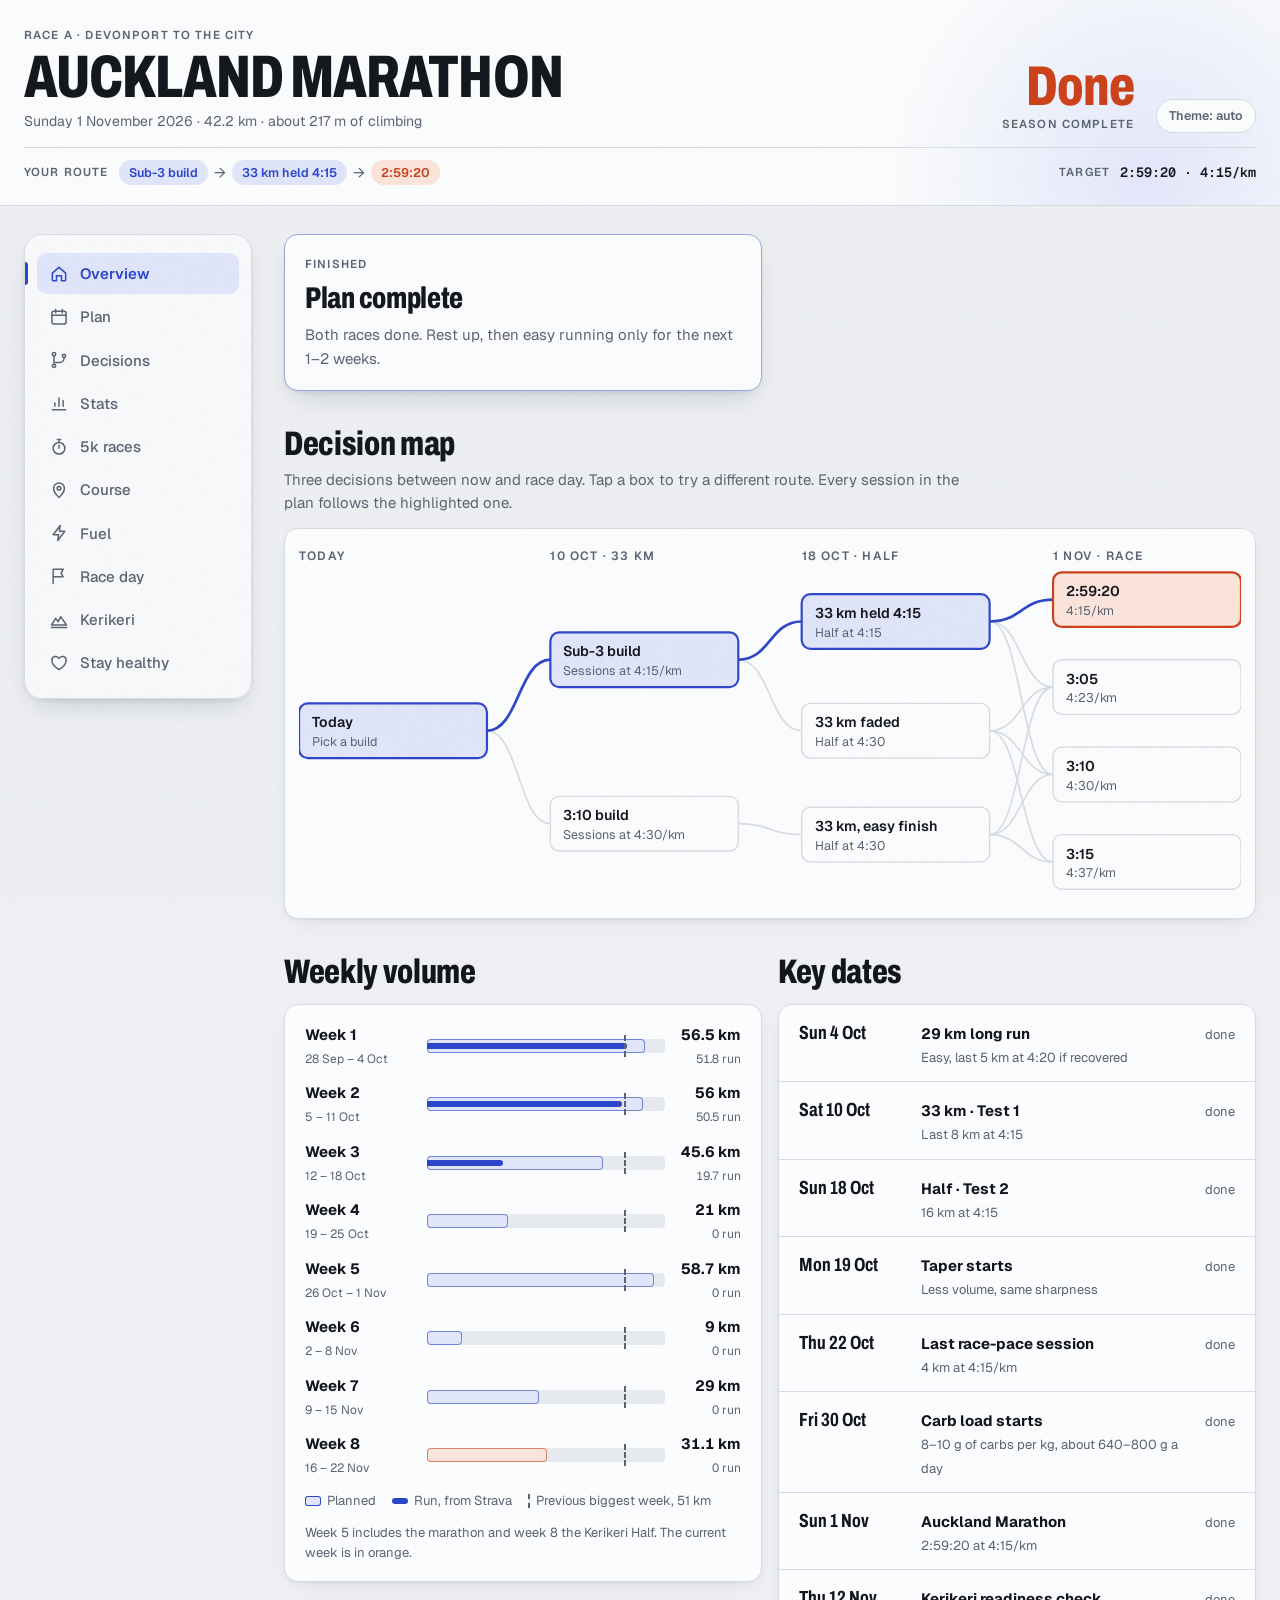
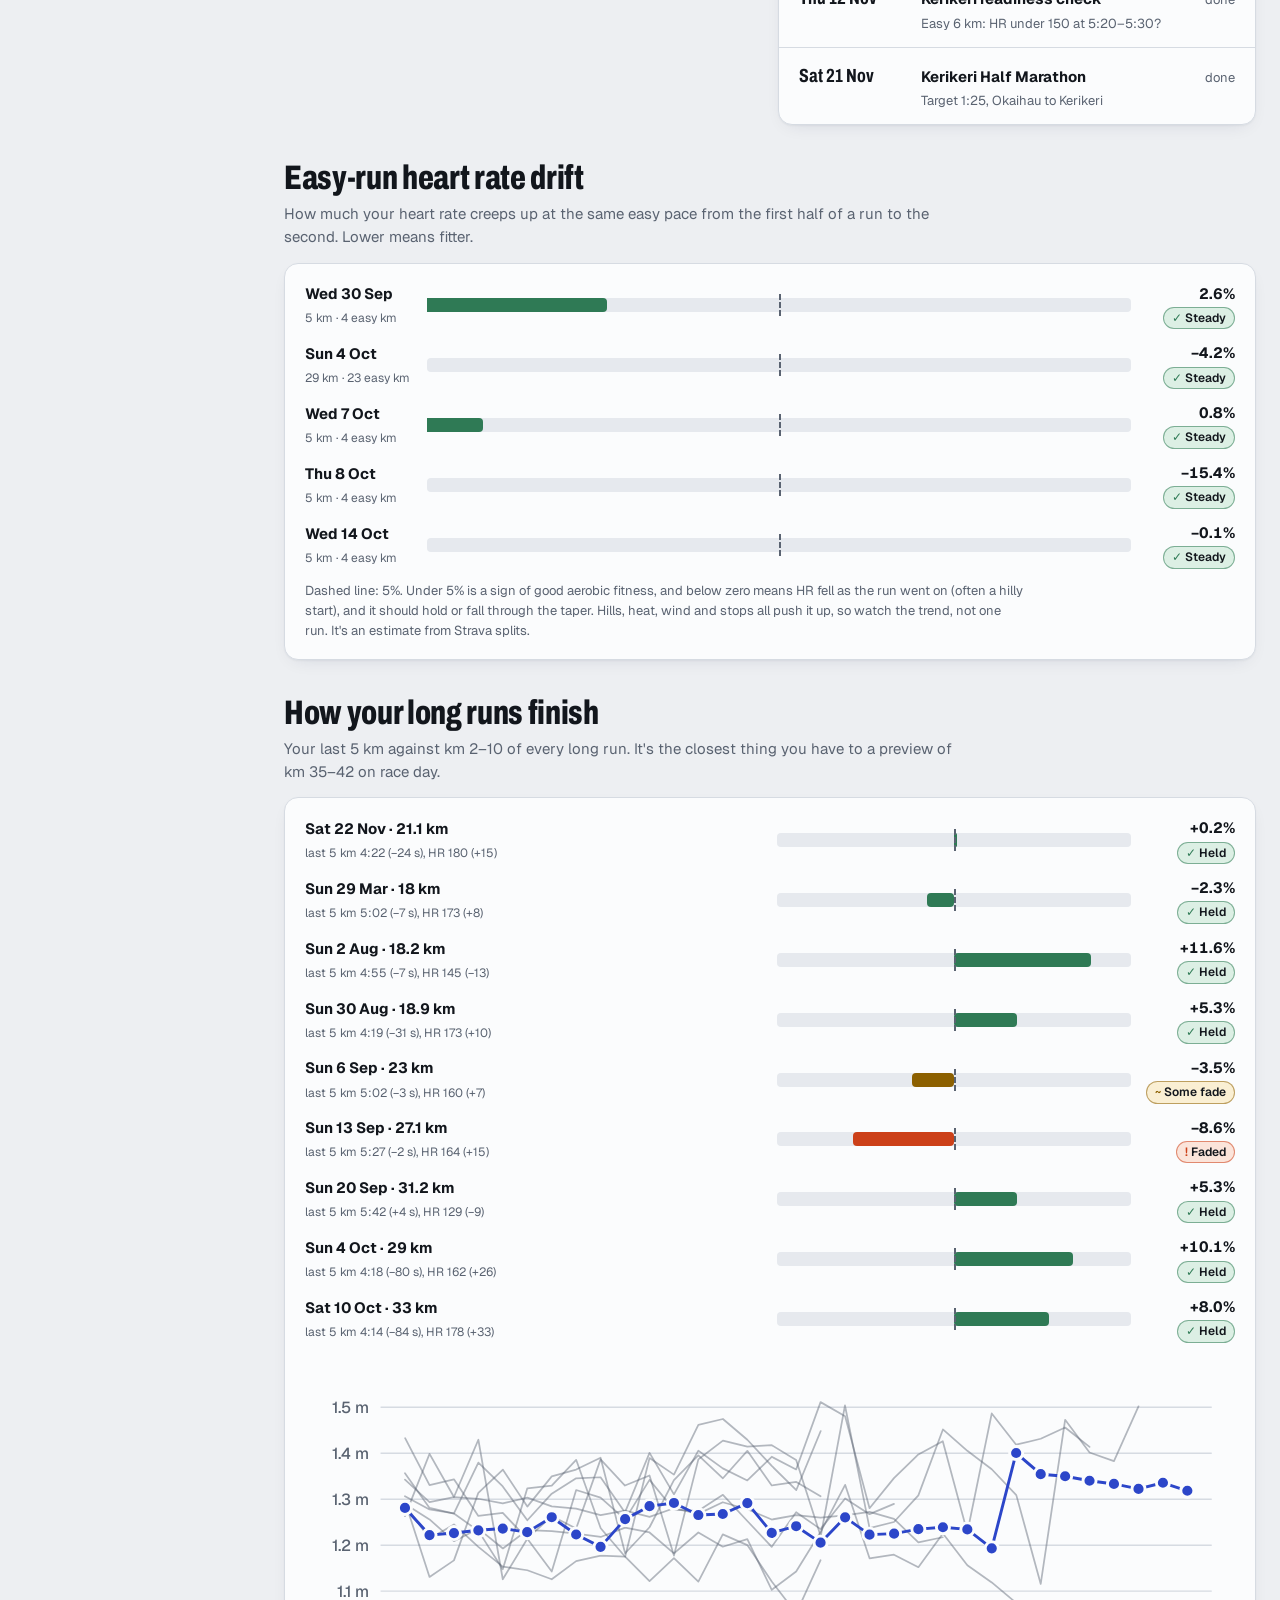
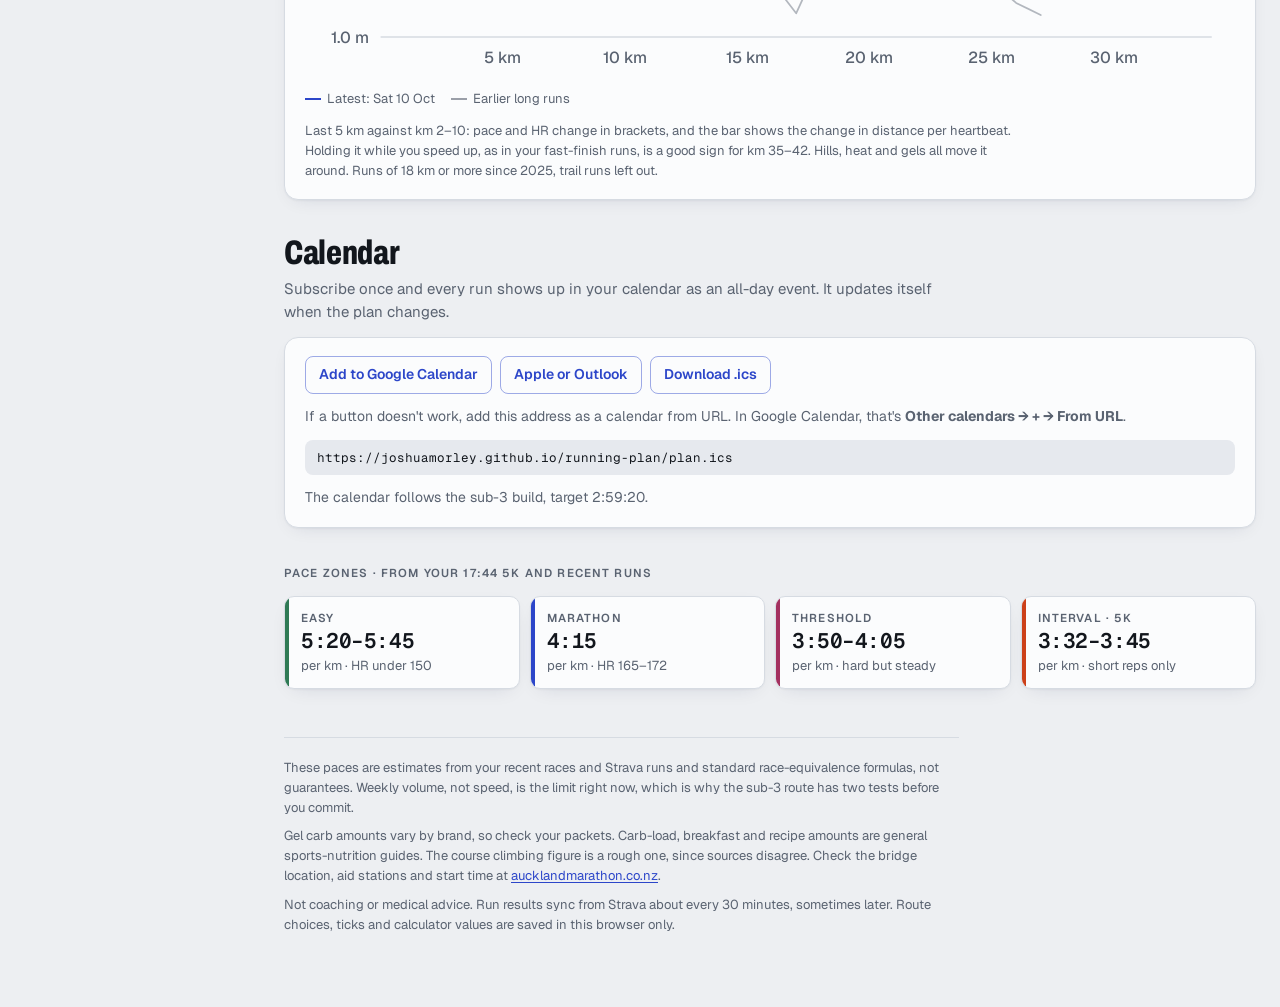
==== commit 7bc46d1b: "Add Kerikeri Half tab and extend the plan three weeks past the marathon Weeks 6-8 cover recovery, an" ====
--- a/index.html
+++ b/index.html
@@ -56,6 +56,7 @@
     <button type="button" class="tab more-item" role="tab" id="tab-course" aria-controls="p-course" data-tab="course"><svg class="ico" viewBox="0 0 24 24" aria-hidden="true"><path d="M12 21s-6.5-5.8-6.5-11a6.5 6.5 0 0 1 13 0c0 5.2-6.5 11-6.5 11z"/><circle cx="12" cy="10" r="2.2"/></svg><span>Course</span></button>
     <button type="button" class="tab" role="tab" id="tab-fuel" aria-controls="p-fuel" data-tab="fuel"><svg class="ico" viewBox="0 0 24 24" aria-hidden="true"><path d="M13.5 3L5 14h6.5L10.5 21 19 10h-6.5z"/></svg><span>Fuel</span></button>
     <button type="button" class="tab" role="tab" id="tab-race" aria-controls="p-race" data-tab="race"><svg class="ico" viewBox="0 0 24 24" aria-hidden="true"><path d="M5 21V4M5 4h12l-2.5 4.5L17 13H5"/></svg><span>Race day</span></button>
+    <button type="button" class="tab more-item" role="tab" id="tab-kerikeri" aria-controls="p-kerikeri" data-tab="kerikeri"><svg class="ico" viewBox="0 0 24 24" aria-hidden="true"><path d="M3 18l5-8 3 4 3-6 7 10z"/><path d="M3 21h18"/></svg><span>Kerikeri</span></button>
     <button type="button" class="tab more-item" role="tab" id="tab-rules" aria-controls="p-rules" data-tab="rules"><svg class="ico" viewBox="0 0 24 24" aria-hidden="true"><path d="M12 20s-8.5-5.3-8.5-11A4.5 4.5 0 0 1 12 6.6 4.5 4.5 0 0 1 20.5 9c0 5.7-8.5 11-8.5 11z"/></svg><span>Stay healthy</span></button>
   </div>
   <button type="button" class="tab more-btn" id="more-btn" aria-expanded="false" aria-controls="tablist"><svg class="ico" viewBox="0 0 24 24" aria-hidden="true"><circle cx="5.5" cy="12" r="1.4"/><circle cx="12" cy="12" r="1.4"/><circle cx="18.5" cy="12" r="1.4"/></svg><span id="more-label">More</span></button>
@@ -619,8 +620,8 @@
               <tr><td class="nw">Tue 6 Oct</td><td>Morning intervals. First run at pace in them</td><td class="r">13</td></tr>
               <tr><td class="nw">Sat 10 Oct</td><td>33 km. Checks fit, blisters and calves over a long distance</td><td class="r">33</td></tr>
               <tr><td class="nw">Sun 18 Oct</td><td>Half marathon test</td><td class="r">21</td></tr>
-              <tr><td class="nw">Thu 22 Oct</td><td>Morning intervals, in full race kit</td><td class="r">9.5</td></tr>
-              <tr><td class="nw">Thu 29 Oct</td><td>Pace check. Last run in them before the race</td><td class="r">6</td></tr>
+              <tr><td class="nw">Thu 22 Oct</td><td>Morning intervals, in full race kit</td><td class="r">10</td></tr>
+              <tr><td class="nw">Thu 29 Oct</td><td>Pace check. Last run in them before the race</td><td class="r">6.5</td></tr>
               <tr><td class="nw">Sun 1 Nov</td><td>Auckland Marathon</td><td class="r">42.2</td></tr>
             </tbody>
           </table>
@@ -640,6 +641,89 @@
     </div>
   </section>
 
+  <!-- KERIKERI -->
+  <section class="panel" id="p-kerikeri" role="tabpanel" aria-labelledby="tab-kerikeri" hidden>
+    <div class="sec-head">
+      <h2>Kerikeri Half Marathon</h2>
+      <span class="focus">Saturday 21 November 2026, 20 days after Auckland. Point to point from Okaihau to the Kerikeri Domain: a climb for the first 7 km, then mostly downhill. The course here comes from your Strava GPS of last year's race.</span>
+    </div>
+    <div class="stats" id="kk-stats"></div>
+
+    <div class="block">
+      <div class="sec-head">
+        <h2>Your target</h2>
+        <span class="focus">Decide after the readiness check on Thu 12 Nov and Tuesday's goal-pace 5k on 17 Nov. The splits below follow your pick. Garmin gets the 1:25 plan.</span>
+      </div>
+      <div class="decide-grid" id="kk-goals" style="grid-template-columns:repeat(auto-fit,minmax(170px,1fr))"></div>
+    </div>
+
+    <div class="block">
+      <div class="sec-head">
+        <h2>Elevation and pace</h2>
+        <span class="focus">Planned pace for each km, run by effort: slower up the climb out of Okaihau, faster down the long descent. The pace line is higher where you run slower.</span>
+      </div>
+      <div class="card prof-card">
+        <div class="legend">
+          <span><i class="sw sw-ele"></i>Elevation (left axis, m)</span>
+          <span><i class="sw sw-pace"></i>Planned pace (right axis)</span>
+          <span><i class="sw sw-last"></i>Your 2025 pace</span>
+          <span><i class="sw sw-avg"></i>Target average</span>
+        </div>
+        <svg id="kk-profile" viewBox="0 0 900 300" role="img" aria-label="Kerikeri elevation, planned pace and last year's pace"></svg>
+      </div>
+    </div>
+
+    <div class="grid2">
+      <div class="card table-box">
+        <table>
+          <thead><tr><th>Km</th><th class="r">Up / down</th><th class="r">2025</th><th class="r">Plan</th><th class="r">Clock</th></tr></thead>
+          <tbody id="kk-splits"></tbody>
+        </table>
+      </div>
+      <div class="block" style="gap:16px;align-content:start">
+        <div class="card map-card">
+          <svg id="kk-map" viewBox="0 0 400 400" role="img" aria-label="Kerikeri course map"></svg>
+          <p class="vol-legend" style="padding:0 16px 14px">North is up. Okaihau is at the left, Kerikeri at the right. The orange stretch is the steep drop after the high point.</p>
+          <p class="m-credit">Map tiles © <a href="https://www.esri.com" target="_blank" rel="noopener">Esri</a>. Sources: Esri, HERE, Garmin, © <a href="https://www.openstreetmap.org/copyright" target="_blank" rel="noopener">OpenStreetMap</a> contributors.</p>
+        </div>
+        <div class="card" id="kk-sections"></div>
+      </div>
+    </div>
+
+    <div class="grid2">
+      <div class="card pad">
+        <h3>Should you race it?</h3>
+        <ul>
+          <li><b>Thu 12 Nov:</b> HR under 150 at 5:20–5:30/km and stairs feel normal. Both yes, race it. Either no, run it steady.</li>
+          <li><b>Tue 17 Nov:</b> 5 km at goal pace should feel controlled, with HR under about 175. If it's a fight, pick the next target down.</li>
+          <li><b>Any sore spot</b> that's still there on 17 Nov: run it steady or skip it. Three weeks after a marathon is when overuse injuries show up.</li>
+          <li><b>The descent is hard on quads,</b> and those take longest to recover from a marathon. If they still ache on stairs, don't race the downhill.</li>
+        </ul>
+      </div>
+      <div class="card pad">
+        <h3>How the targets compare</h3>
+        <ul>
+          <li><b>Last year:</b> 1:37:54 at an average HR of 170, with km 1–4 at 4:55–5:30 and the last 6 km at about 4:20.</li>
+          <li><b>Fresh, your 17:44 5k suggests about 1:21–1:22</b> on a flat course. The downhill could make it faster, the climb and the marathon slower.</li>
+          <li><b>Three weeks after Auckland, 1:23–1:27 is realistic.</b> It depends on how hard the marathon was and how you've recovered.</li>
+          <li>These are estimates from your runs and common rules of thumb, not a prediction you can count on.</li>
+        </ul>
+      </div>
+    </div>
+
+    <div class="block">
+      <div class="sec-head">
+        <h2>Race morning</h2>
+        <span class="focus">Set your start time. One listing gives 7:00 am, but it's the only source, so check your bib or the official race page before you plan around it.</span>
+      </div>
+      <div class="card pad" style="gap:0;padding:0">
+        <div class="fields" style="padding:14px 18px"><div class="field"><label for="f-kkstart">Start time</label><input type="time" id="f-kkstart" value="07:00" data-inp="kkstart"></div></div>
+        <div class="timeline" id="kk-timeline"></div>
+      </div>
+      <p class="vol-legend">Race information: <a href="https://raceroster.com/events/2026/119293/northland-waste-kerikeri-half-marathon-2026" target="_blank" rel="noopener">Race Roster</a> and <a href="https://www.runningcalendar.co.nz/event/kerikeri-half-marathon/" target="_blank" rel="noopener">Running Calendar</a>.</p>
+    </div>
+  </section>
+
   <!-- RULES -->
   <section class="panel" id="p-rules" role="tabpanel" aria-labelledby="tab-rules" hidden>
     <div class="sec-head">
@@ -691,6 +775,7 @@
 <script src="js/data.js"></script>
 <script src="js/results.js"></script>
 <script src="js/course.js"></script>
+<script src="js/kerikeri.js"></script>
 <script src="js/app.js"></script>
 </body>
 </html>
--- a/css/styles.css
+++ b/css/styles.css
@@ -463,6 +463,9 @@
 .sw-pace { height: 0; border-top: 3px solid var(--key); border-radius: 0; }
 .sw-avg { height: 0; border-top: 2px dashed var(--fg); opacity: 0.6; border-radius: 0; }
 .sw-bridge { background: var(--key-soft); }
+.sw-last { height: 0; border-top: 2px dotted var(--muted); border-radius: 0; }
+#kk-profile, #kk-map { display: block; width: 100%; height: auto; }
+.p-last { fill: none; stroke: var(--muted); stroke-width: 1.6; stroke-dasharray: 2 3; stroke-linejoin: round; }
 .kmgrid { display: grid; grid-template-columns: repeat(auto-fill, minmax(96px, 1fr)); gap: 6px; }
 .kmc { background: var(--surface); border: 1px solid var(--line); border-radius: 8px; padding: 7px 9px; display: grid; gap: 0; box-shadow: inset 3px 0 0 var(--kc, var(--line)); font-variant-numeric: tabular-nums; }
 .kmc.slow { --kc: var(--key); }
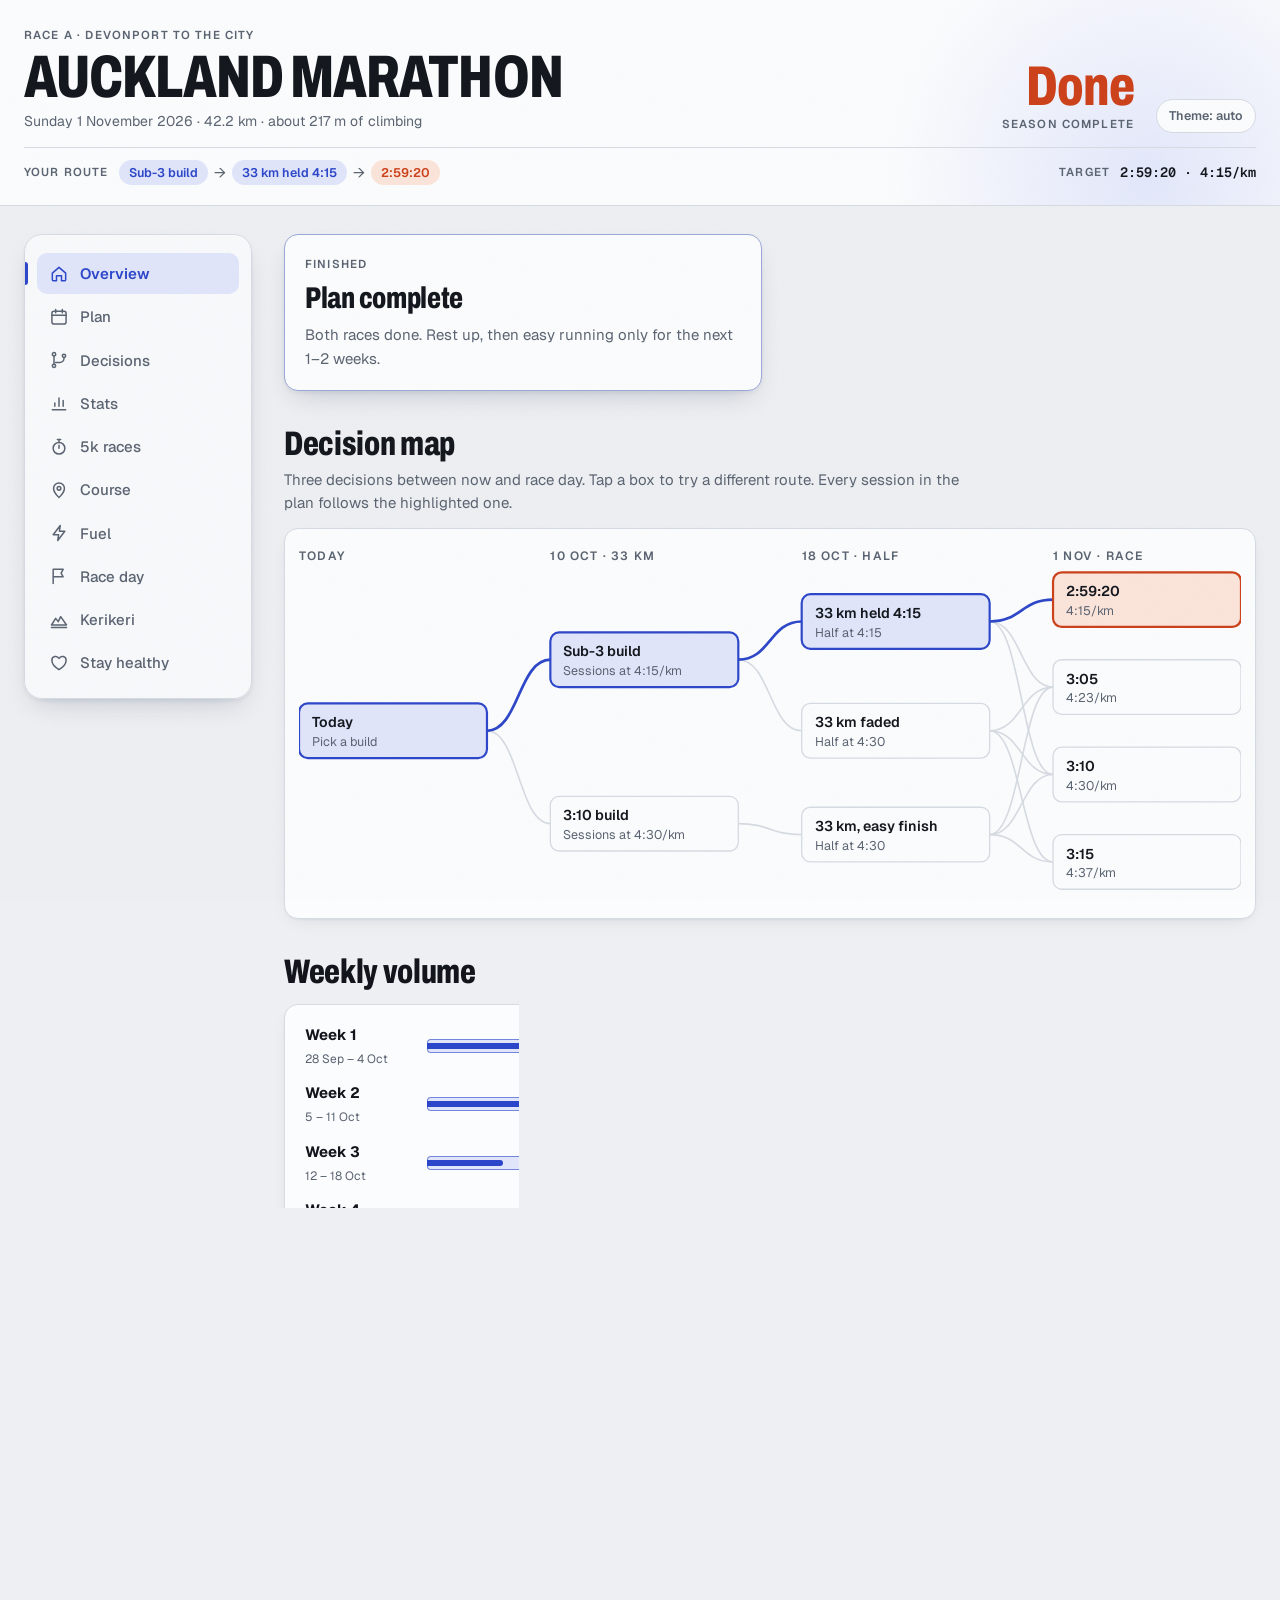
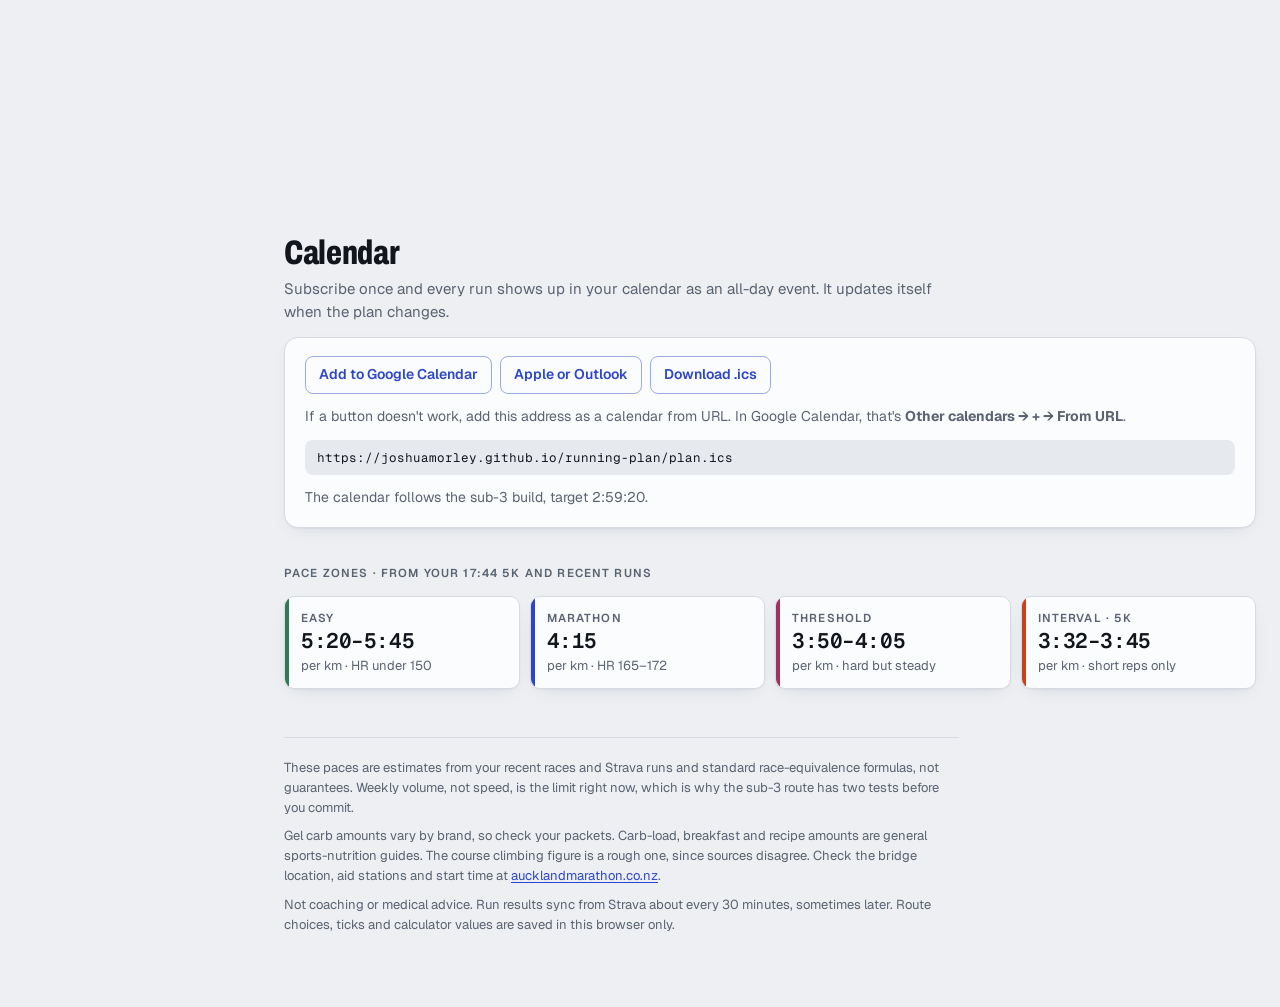
==== commit cd8bf98c: "Add HR settling chart: does heart rate level out at each pace From runs of 30 minutes or more, plots" ====
--- a/index.html
+++ b/index.html
@@ -203,6 +203,28 @@
 
     <div class="block">
       <div class="sec-head">
+        <h2>Threshold finder</h2>
+        <span class="focus">Heart rate climbs in a straight line with speed until around your lactate threshold, then bends away and flattens. Every steady km from runs of 5 km or more, plotted as HR against pace. The bend is where the two fitted lines meet.</span>
+      </div>
+      <div class="card chart-card">
+        <div id="st-th-head"></div>
+        <div id="st-th"></div>
+      </div>
+    </div>
+
+    <div class="block">
+      <div class="sec-head">
+        <h2>Does your HR settle?</h2>
+        <span class="focus">At a pace you can hold, heart rate climbs for the first few minutes and then levels out. Go faster than that and it keeps climbing until you slow down. Every steady stretch from runs of 30 minutes or more, one line per pace.</span>
+      </div>
+      <div class="card chart-card">
+        <div id="st-se-head"></div>
+        <div id="st-se"></div>
+      </div>
+    </div>
+
+    <div class="block">
+      <div class="sec-head">
         <h2>Heartbeats per km</h2>
         <span class="focus">Average heart rate × minutes per km. How many beats each km costs you. Lower is more efficient. Compare similar runs: easy with easy.</span>
       </div>
--- a/css/styles.css
+++ b/css/styles.css
@@ -199,6 +199,37 @@
 .vol-key .sw-dot.hot { background: var(--key); }
 .vol-key .sw-fit { height: 0; border-top: 2px solid var(--fg); border-radius: 0; }
 .vol-key .sw-band { background: var(--accent-soft); }
+/* Threshold finder */
+#st-th-head { display: grid; gap: 12px; }
+.th-pick { display: flex; flex-wrap: wrap; gap: 6px; }
+.th-pick .link-btn { padding: 5px 11px; font-size: 13px; }
+.th-pick .link-btn[aria-pressed="true"] { background: var(--accent); border-color: var(--accent); color: var(--surface); }
+.sc-dot.faint { fill: var(--muted); fill-opacity: 0.35; stroke: none; }
+.vol-key .sw-dot.faint { background: var(--muted); opacity: 0.45; }
+.sc-fit.th-above, .vol-key .sw-fit.th-above { stroke: var(--key); border-top-color: var(--key); }
+.sc-fit.th-ext { stroke-dasharray: 5 5; opacity: 0.45; }
+.vol-key .sw-fit.th-ext { border-top-style: dashed; opacity: 0.6; }
+.sc-ref.th-mark { stroke: var(--key); stroke-dasharray: none; }
+.sc-ref-l.th-mark { fill: var(--key); }
+/* Does HR settle: one hue, faint for slow paces to full strength for fast ones (6:30/km is se-0, 4:00 is se-10). */
+#st-se-head { display: grid; gap: 12px; }
+.se-0 { --se: color-mix(in oklab, var(--key) 30%, var(--surface)); }
+.se-1 { --se: color-mix(in oklab, var(--key) 37%, var(--surface)); }
+.se-2 { --se: color-mix(in oklab, var(--key) 44%, var(--surface)); }
+.se-3 { --se: color-mix(in oklab, var(--key) 51%, var(--surface)); }
+.se-4 { --se: color-mix(in oklab, var(--key) 58%, var(--surface)); }
+.se-5 { --se: color-mix(in oklab, var(--key) 65%, var(--surface)); }
+.se-6 { --se: color-mix(in oklab, var(--key) 72%, var(--surface)); }
+.se-7 { --se: color-mix(in oklab, var(--key) 79%, var(--surface)); }
+.se-8 { --se: color-mix(in oklab, var(--key) 86%, var(--surface)); }
+.se-9 { --se: color-mix(in oklab, var(--key) 93%, var(--surface)); }
+.se-10 { --se: var(--key); }
+.se-run { fill: none; stroke: var(--se); stroke-width: 1; opacity: 0.4; }
+.se-line { fill: none; stroke: var(--se); stroke-width: 2; stroke-linecap: round; stroke-linejoin: round; }
+.sc-dot.se-dot { fill: var(--se); }
+.se-sw { display: inline-block; width: 10px; height: 10px; border-radius: 50%; background: var(--se); margin-right: 8px; }
+.vol-key .sw-ln.se-k-run { border-color: var(--key); opacity: 0.4; border-top-width: 1px; }
+.vol-key .sw-ln.se-k-line { border-color: var(--key); }
 /* Charts over time: fitness and freshness on Stats, and the 5k page. */
 .chart-sub { font-size: 15px !important; margin: 4px 0 -6px; }
 .sc-grid.zero { stroke: var(--muted); }
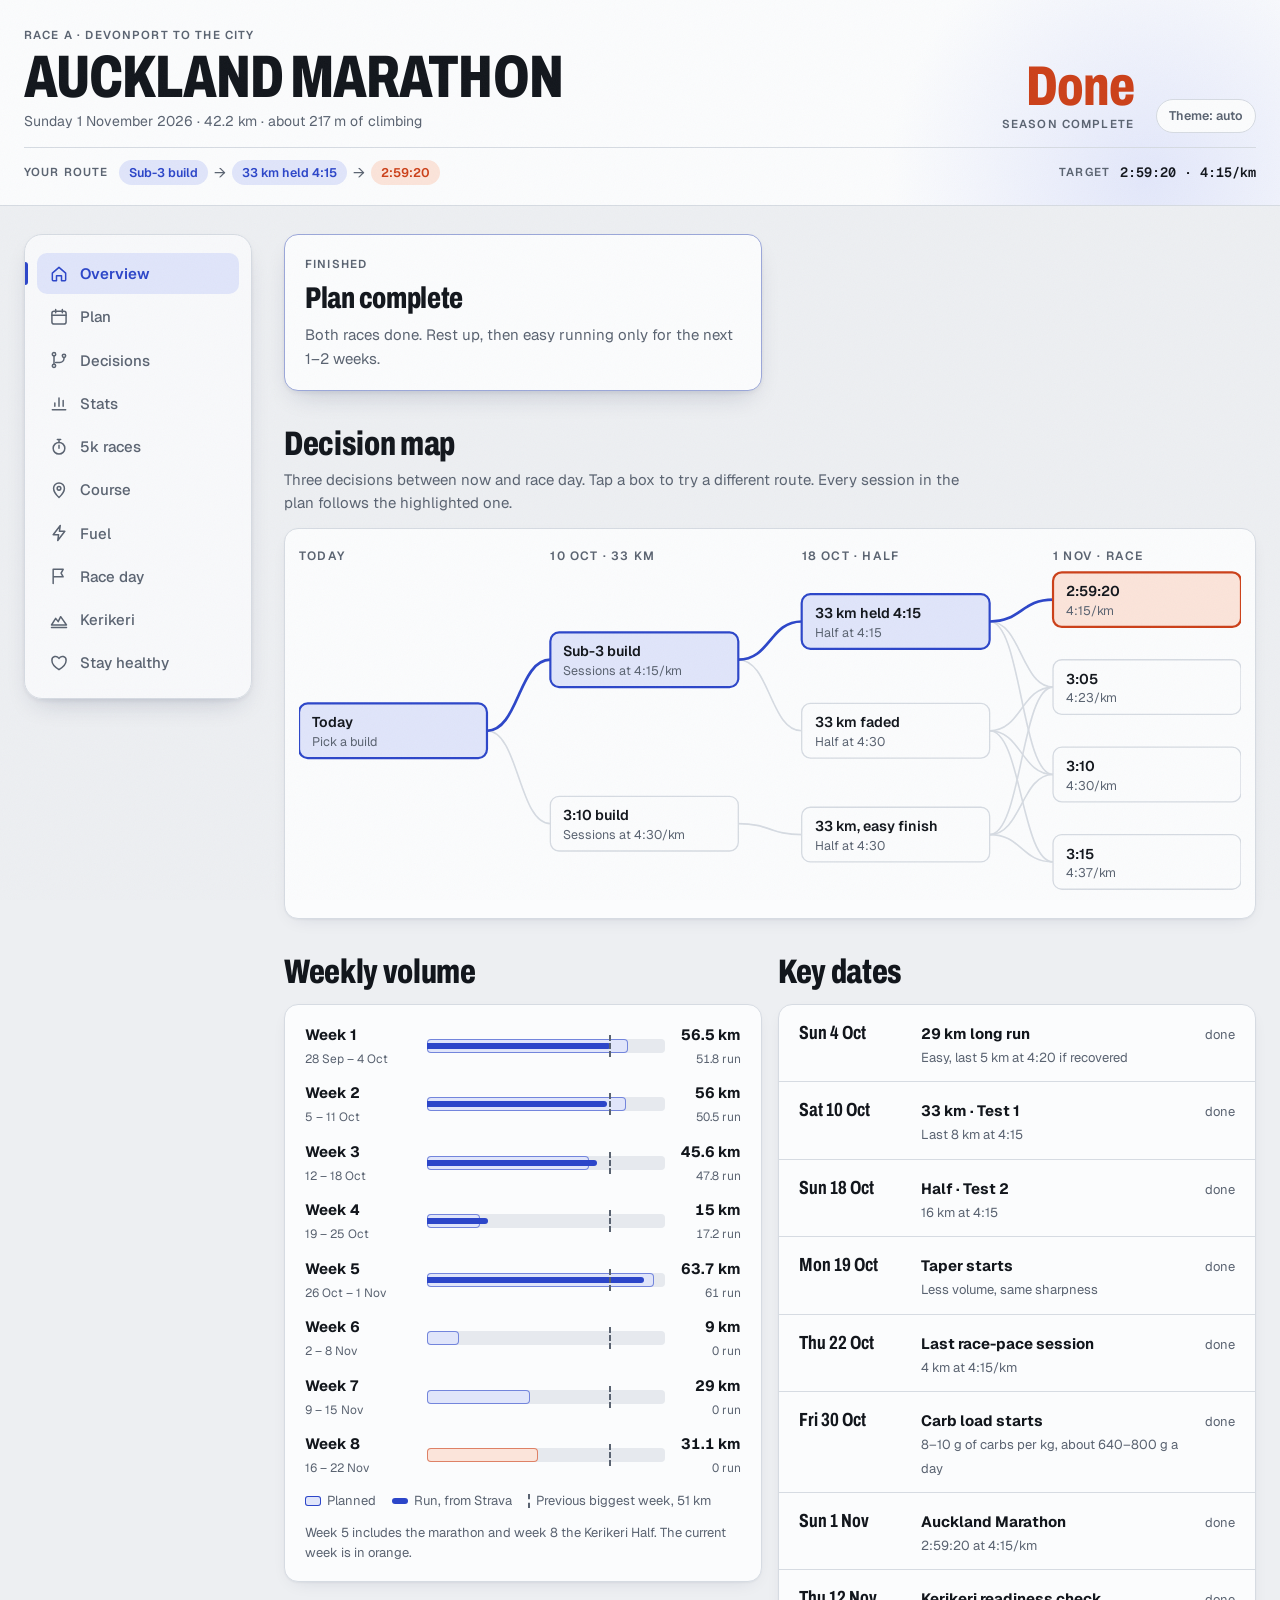
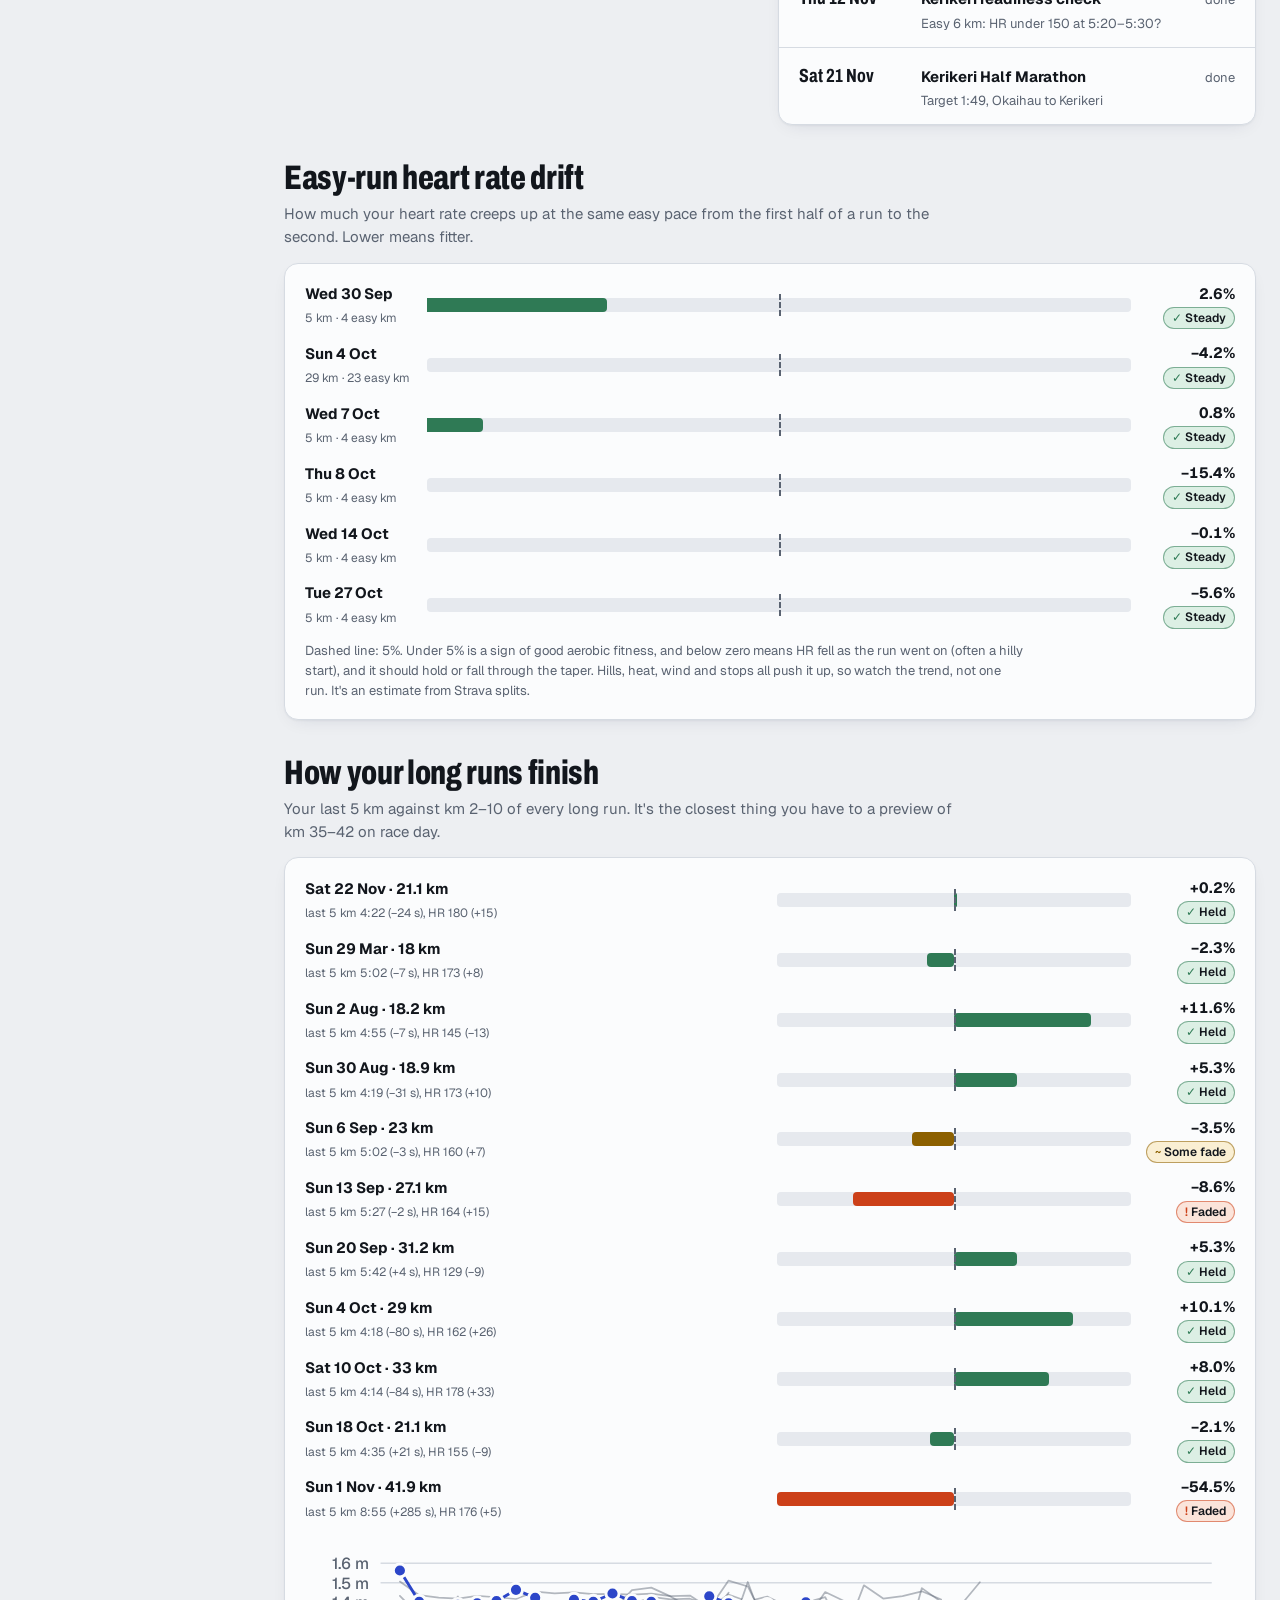
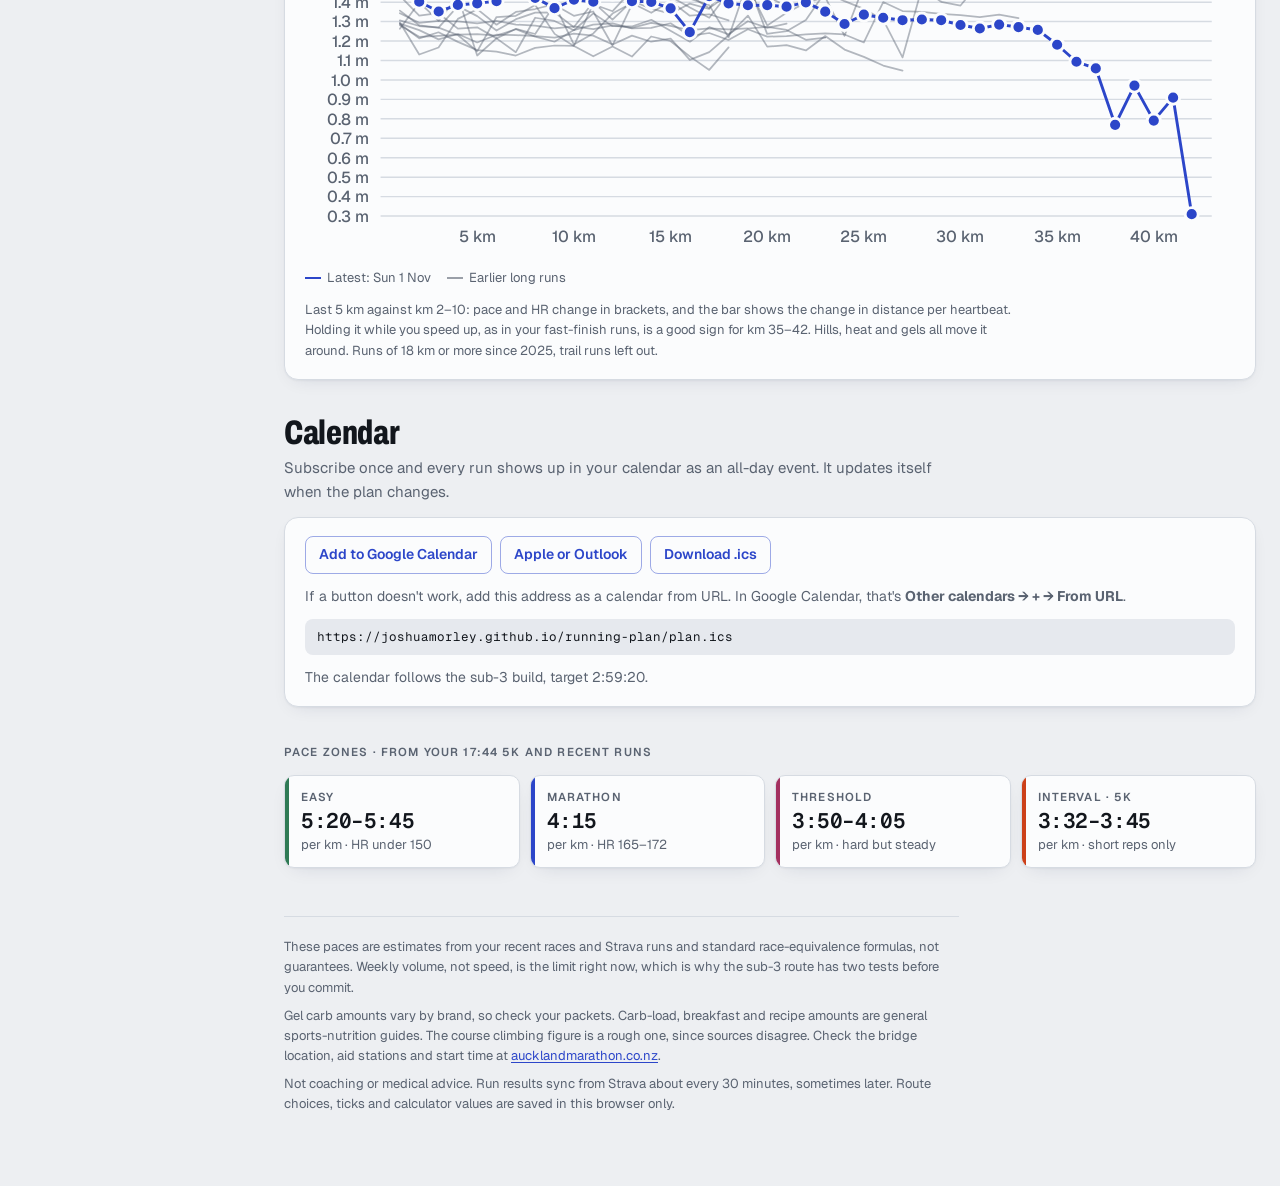
==== commit bb166377: "Run Kerikeri at an easy 1:49 after the Auckland collapse Cardiology cleared running after the hospit" ====
--- a/index.html
+++ b/index.html
@@ -674,7 +674,7 @@
     <div class="block">
       <div class="sec-head">
         <h2>Your target</h2>
-        <span class="focus">Decide after the readiness check on Thu 12 Nov and Tuesday's goal-pace 5k on 17 Nov. The splits below follow your pick. Garmin gets the 1:25 plan.</span>
+        <span class="focus">Decide after the readiness check on Thu 12 Nov and Tuesday's goal-pace 5k on 17 Nov. The splits below follow your pick. Garmin gets the 1:49 plan.</span>
       </div>
       <div class="decide-grid" id="kk-goals" style="grid-template-columns:repeat(auto-fit,minmax(170px,1fr))"></div>
     </div>
@@ -716,8 +716,10 @@
       <div class="card pad">
         <h3>Should you race it?</h3>
         <ul>
-          <li><b>Thu 12 Nov:</b> HR under 150 at 5:20–5:30/km and stairs feel normal. Both yes, race it. Either no, run it steady.</li>
-          <li><b>Tue 17 Nov:</b> 5 km at goal pace should feel controlled, with HR under about 175. If it's a fight, pick the next target down.</li>
+          <li><b>After Auckland:</b> you collapsed near the finish and spent two nights in hospital. Cardiology said you can keep running, so the plan is an easy 1:49, not a race.</li>
+          <li><b>Thu 12 Nov:</b> HR under 150 at 5:20–5:30/km and stairs feel normal. Either no: jog it slower than 1:49, or skip it.</li>
+          <li><b>Tue 17 Nov:</b> 5 km at 1:49 pace (about 5:10/km) should feel easy, with HR under about 150.</li>
+          <li><b>Dizziness, chest pain, palpitations or unusual breathlessness</b> at any point: stop, and don't start Kerikeri until a doctor has seen you.</li>
           <li><b>Any sore spot</b> that's still there on 17 Nov: run it steady or skip it. Three weeks after a marathon is when overuse injuries show up.</li>
           <li><b>The descent is hard on quads,</b> and those take longest to recover from a marathon. If they still ache on stairs, don't race the downhill.</li>
         </ul>
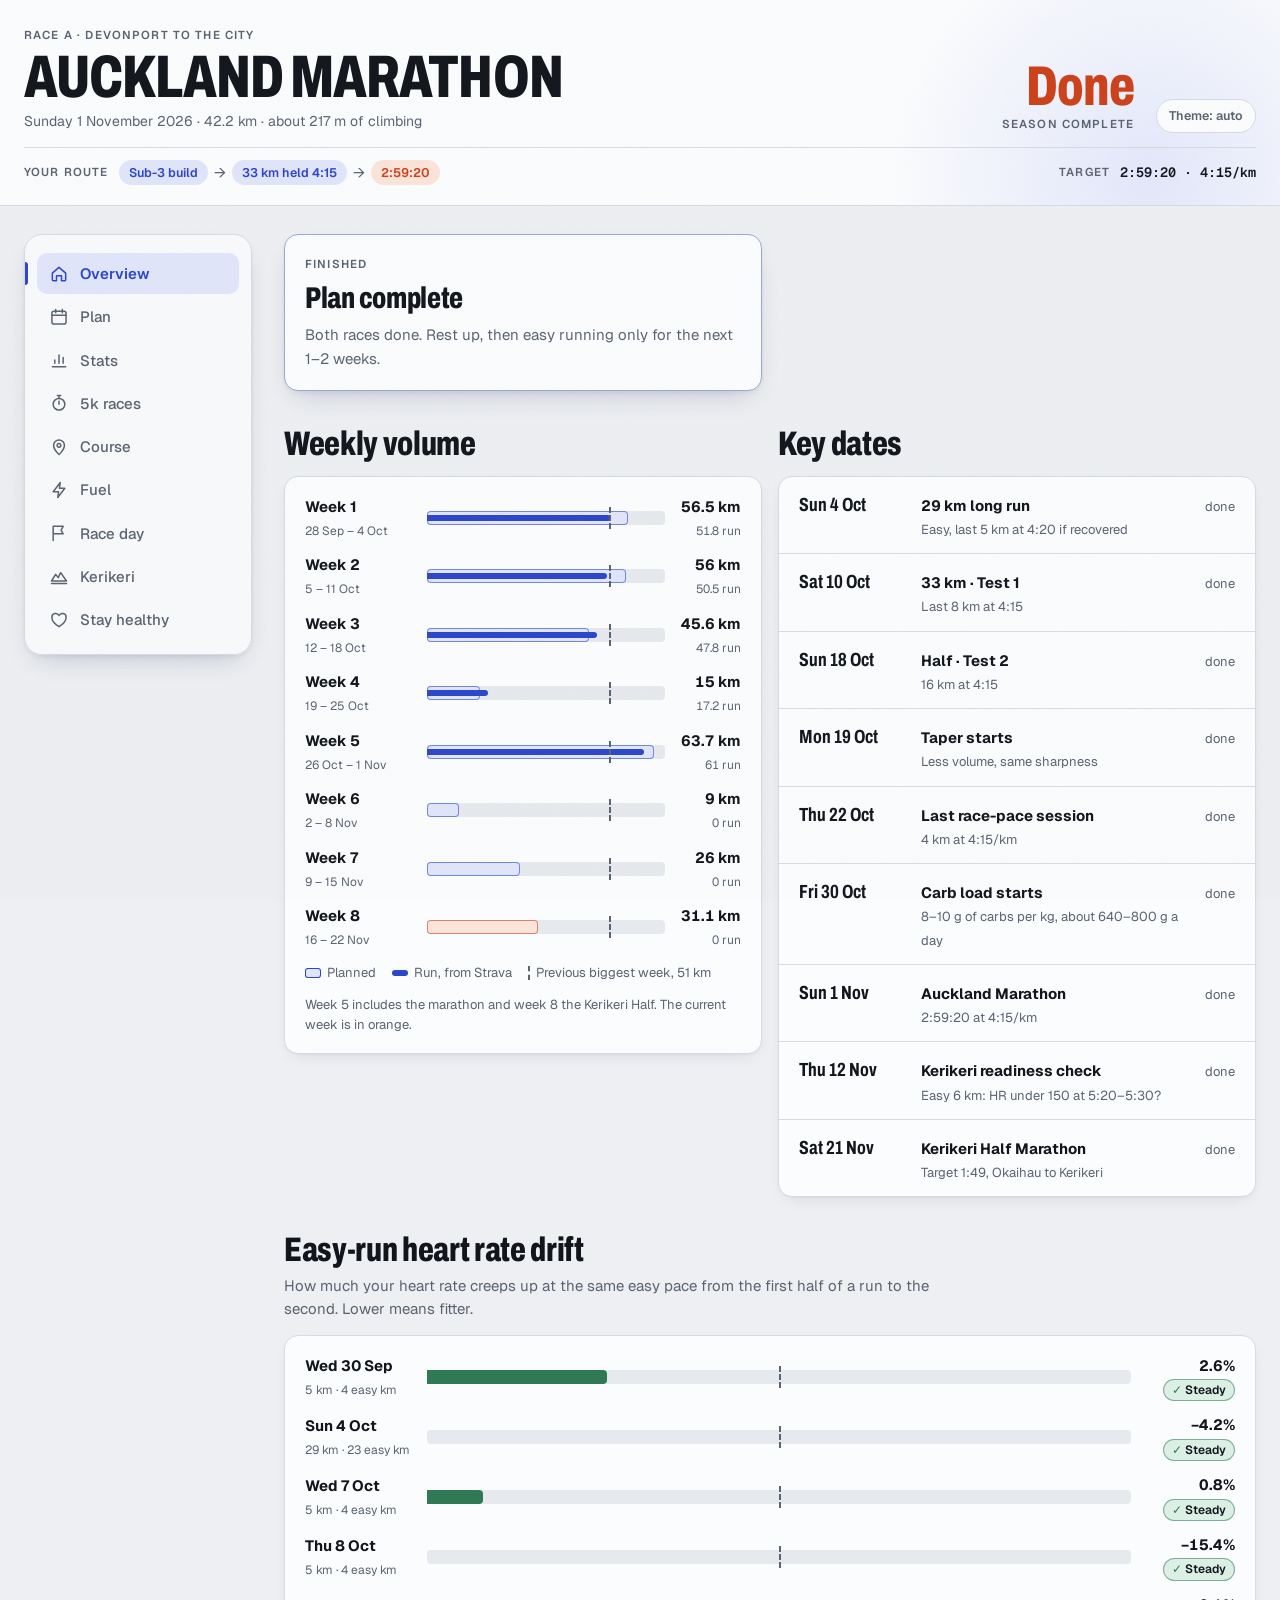
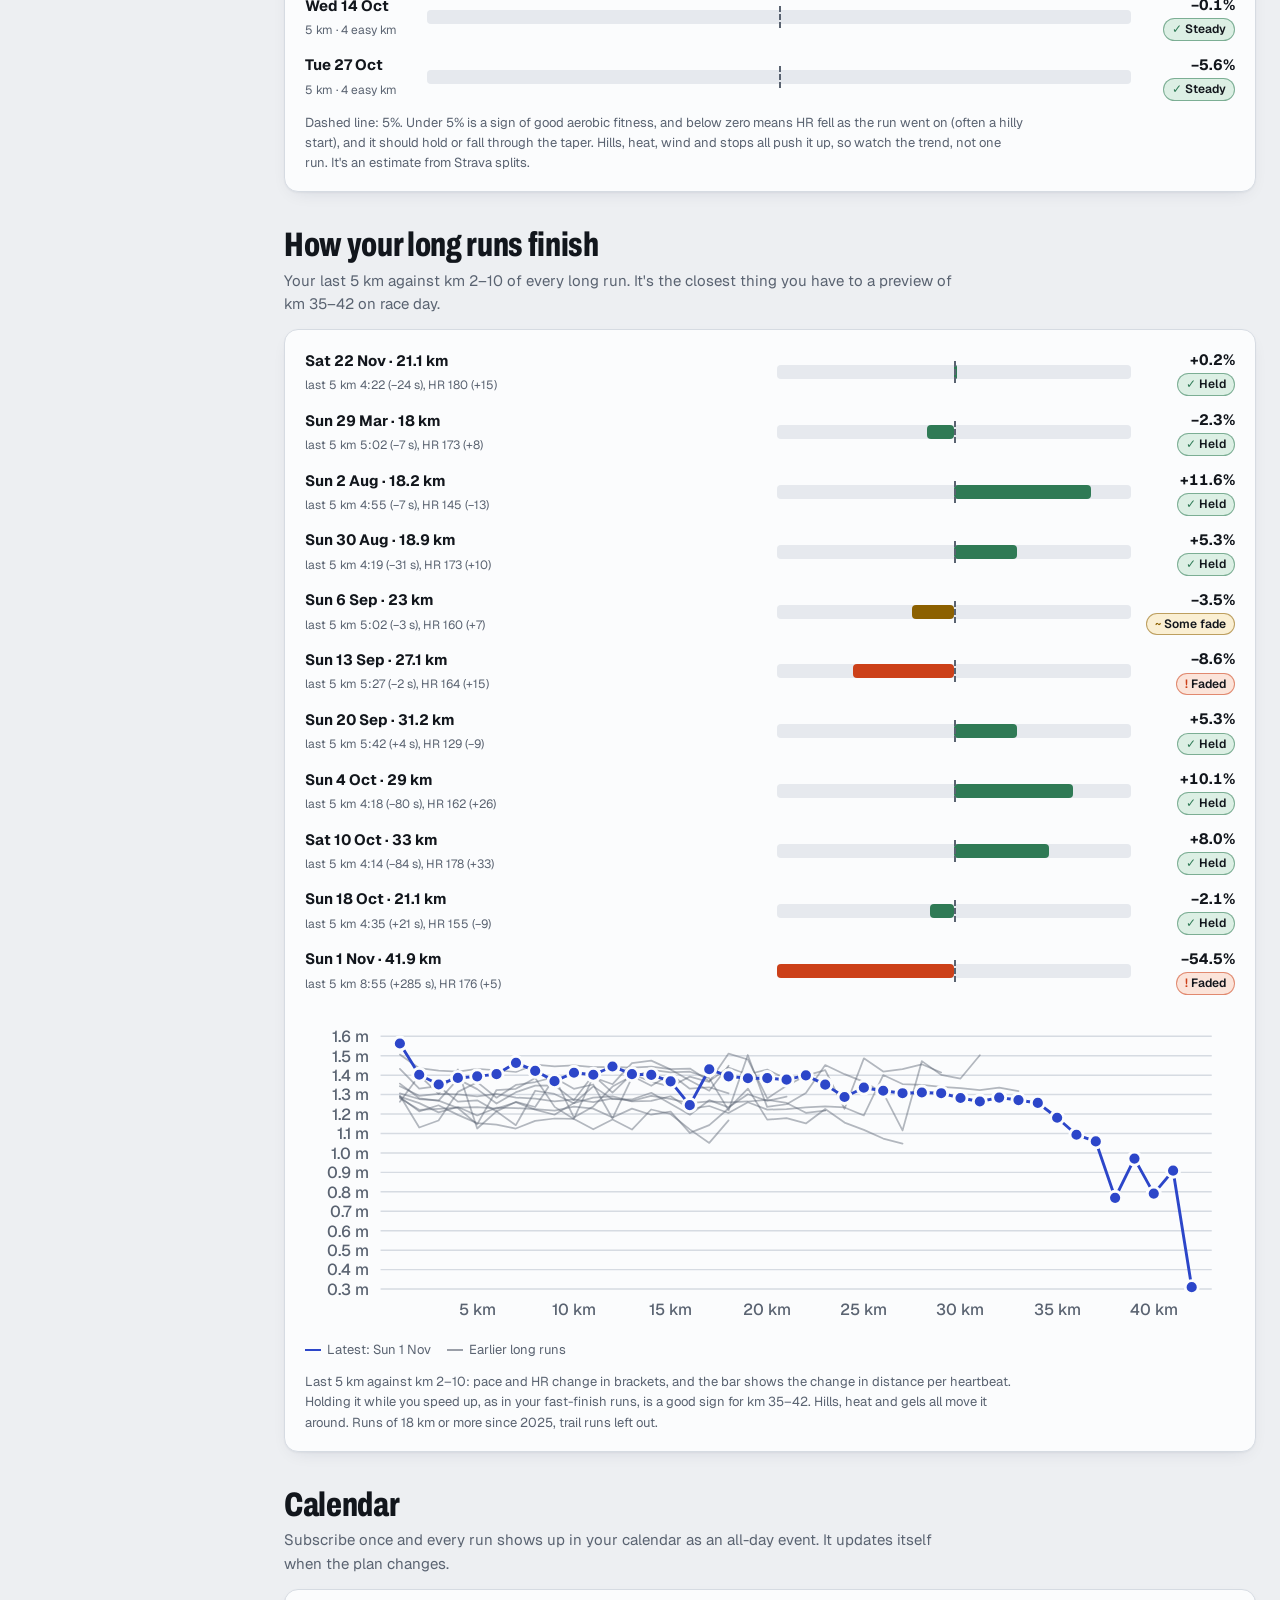
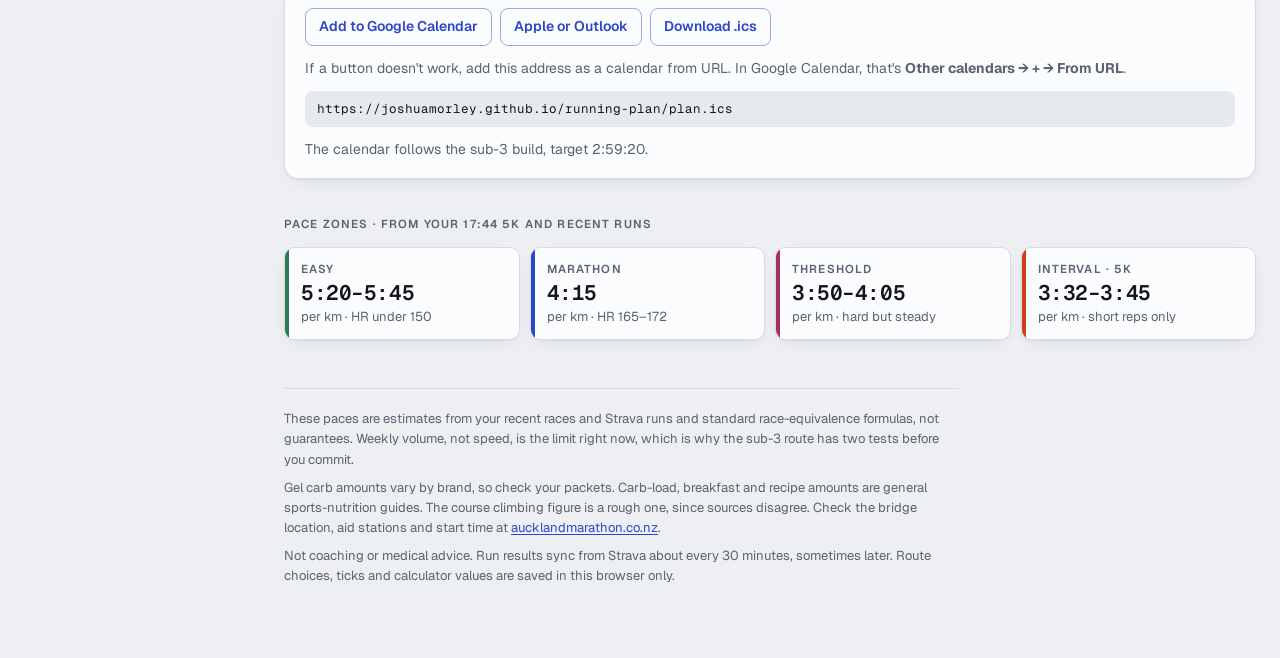
==== commit e7e1b5fa: "Match Mia's runs from 6 Nov and lock Kerikeri at 1:49 Saturday parkruns with Mia and her easy paces " ====
--- a/index.html
+++ b/index.html
@@ -50,7 +50,7 @@
   <div class="tabs-in" role="tablist" id="tablist">
     <button type="button" class="tab" role="tab" id="tab-overview" aria-controls="p-overview" data-tab="overview"><svg class="ico" viewBox="0 0 24 24" aria-hidden="true"><path d="M4 11l8-7 8 7v8a1 1 0 0 1-1 1h-4v-6H9v6H5a1 1 0 0 1-1-1z"/></svg><span>Overview</span></button>
     <button type="button" class="tab" role="tab" id="tab-plan" aria-controls="p-plan" data-tab="plan"><svg class="ico" viewBox="0 0 24 24" aria-hidden="true"><rect x="3.5" y="5" width="17" height="15.5" rx="2.5"/><path d="M3.5 10h17M8 3v4M16 3v4"/></svg><span>Plan</span></button>
-    <button type="button" class="tab more-item" role="tab" id="tab-decisions" aria-controls="p-decisions" data-tab="decisions"><svg class="ico" viewBox="0 0 24 24" aria-hidden="true"><circle cx="6" cy="5" r="2"/><circle cx="6" cy="19" r="2"/><circle cx="18" cy="7" r="2"/><path d="M6 7v10M18 9v1a5 5 0 0 1-5 5H8"/></svg><span>Decisions</span></button>
+    <button type="button" class="tab more-item" role="tab" id="tab-decisions" hidden aria-controls="p-decisions" data-tab="decisions"><svg class="ico" viewBox="0 0 24 24" aria-hidden="true"><circle cx="6" cy="5" r="2"/><circle cx="6" cy="19" r="2"/><circle cx="18" cy="7" r="2"/><path d="M6 7v10M18 9v1a5 5 0 0 1-5 5H8"/></svg><span>Decisions</span></button>
     <button type="button" class="tab more-item" role="tab" id="tab-stats" aria-controls="p-stats" data-tab="stats"><svg class="ico" viewBox="0 0 24 24" aria-hidden="true"><path d="M4 20h16M7 16v-4M12 16V6M17 16V9"/></svg><span>Stats</span></button>
     <button type="button" class="tab more-item" role="tab" id="tab-fivek" aria-controls="p-fivek" data-tab="fivek"><svg class="ico" viewBox="0 0 24 24" aria-hidden="true"><circle cx="12" cy="13.5" r="7"/><path d="M12 13.5V10M10 3h4M12 3v3.5"/></svg><span>5k races</span></button>
     <button type="button" class="tab more-item" role="tab" id="tab-course" aria-controls="p-course" data-tab="course"><svg class="ico" viewBox="0 0 24 24" aria-hidden="true"><path d="M12 21s-6.5-5.8-6.5-11a6.5 6.5 0 0 1 13 0c0 5.2-6.5 11-6.5 11z"/><circle cx="12" cy="10" r="2.2"/></svg><span>Course</span></button>
@@ -68,7 +68,7 @@
   <section class="panel" id="p-overview" role="tabpanel" aria-labelledby="tab-overview">
     <div class="grid2" id="today-cards"></div>
 
-    <div class="block">
+    <div class="block" hidden>
       <div class="sec-head">
         <h2>Decision map</h2>
         <span class="focus">Three decisions between now and race day. Tap a box to try a different route. Every session in the plan follows the highlighted one.</span>
@@ -671,7 +671,7 @@
     </div>
     <div class="stats" id="kk-stats"></div>
 
-    <div class="block">
+    <div class="block" hidden>
       <div class="sec-head">
         <h2>Your target</h2>
         <span class="focus">Decide after the readiness check on Thu 12 Nov and Tuesday's goal-pace 5k on 17 Nov. The splits below follow your pick. Garmin gets the 1:49 plan.</span>
@@ -716,9 +716,9 @@
       <div class="card pad">
         <h3>Should you race it?</h3>
         <ul>
-          <li><b>After Auckland:</b> you collapsed near the finish and spent two nights in hospital. Cardiology said you can keep running, so the plan is an easy 1:49, not a race.</li>
+          <li><b>After Auckland:</b> the plan is a 1:49 run, not a race.</li>
           <li><b>Thu 12 Nov:</b> HR under 150 at 5:20–5:30/km and stairs feel normal. Either no: jog it slower than 1:49, or skip it.</li>
-          <li><b>Tue 17 Nov:</b> 5 km at 1:49 pace (about 5:10/km) should feel easy, with HR under about 150.</li>
+          <li><b>Tue 17 Nov:</b> 5 km at 1:49 pace (about 5:10/km) should feel comfortable, with HR under about 150.</li>
           <li><b>Dizziness, chest pain, palpitations or unusual breathlessness</b> at any point: stop, and don't start Kerikeri until a doctor has seen you.</li>
           <li><b>Any sore spot</b> that's still there on 17 Nov: run it steady or skip it. Three weeks after a marathon is when overuse injuries show up.</li>
           <li><b>The descent is hard on quads,</b> and those take longest to recover from a marathon. If they still ache on stairs, don't race the downhill.</li>
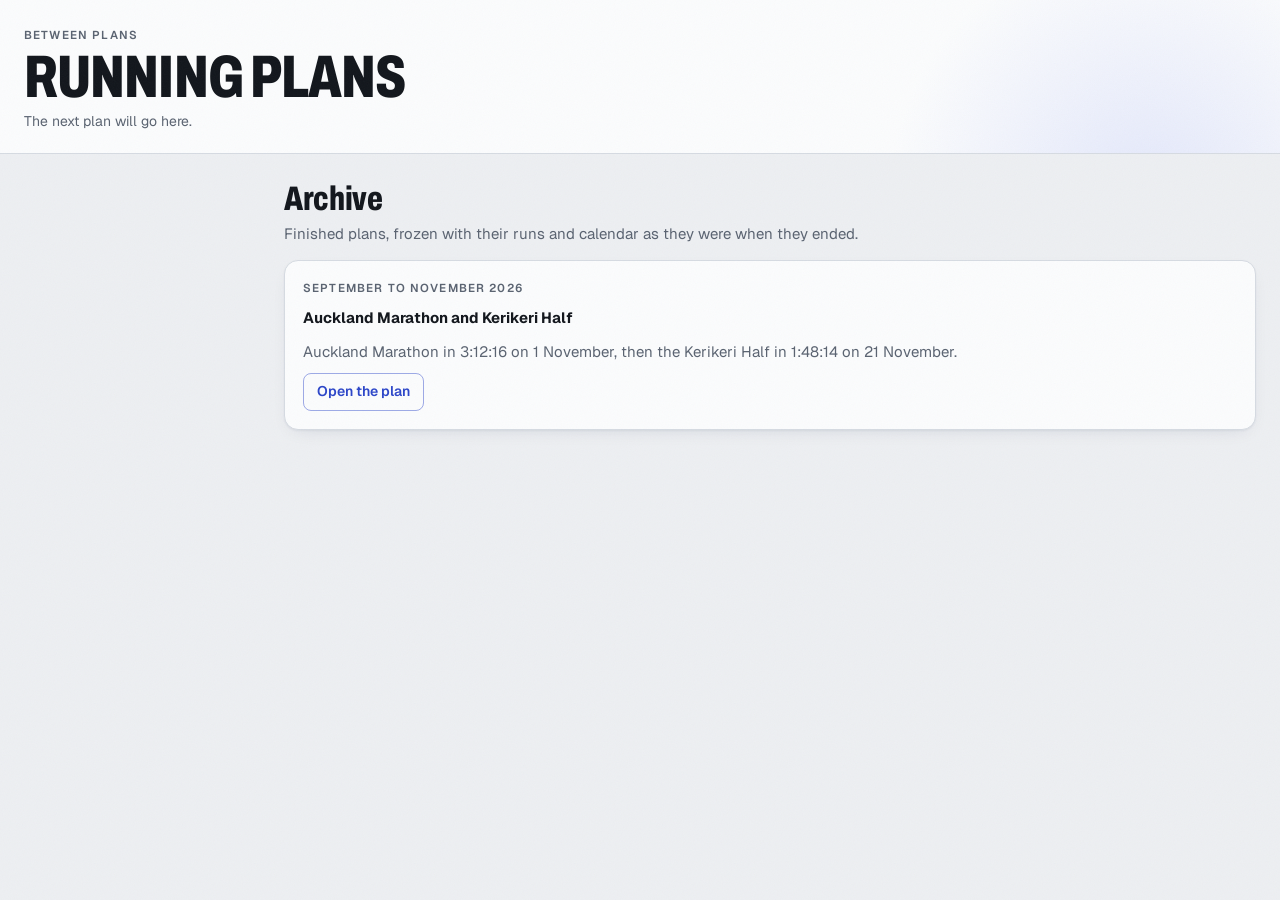
==== commit f321eb86: "Archive the marathon plan and switch the site to a landing page The Auckland Marathon and Kerikeri H" ====
--- a/index.html
+++ b/index.html
@@ -3,803 +3,42 @@
 <head>
 <meta charset="utf-8">
 <meta name="viewport" content="width=device-width, initial-scale=1, viewport-fit=cover">
-<title>Auckland Marathon Build</title>
-<meta name="description" content="Five-week branching training plan to the Auckland Marathon on 1 November 2026, with decision tests, gel plans and race-day tools.">
+<title>Running Plans</title>
+<meta name="description" content="Past training plans. The Auckland Marathon and Kerikeri Half plan from 2026 is archived here.">
 <meta name="theme-color" content="#FBFCFD" media="(prefers-color-scheme: light)">
 <meta name="theme-color" content="#151922" media="(prefers-color-scheme: dark)">
 <link rel="icon" href="data:image/svg+xml,%3Csvg xmlns='http://www.w3.org/2000/svg' viewBox='0 0 64 64'%3E%3Crect width='64' height='64' rx='14' fill='%232C46C9'/%3E%3Ctext x='32' y='43' font-family='Arial Narrow,Arial,sans-serif' font-size='30' font-weight='700' fill='%23FBFCFD' text-anchor='middle'%3E42%3C/text%3E%3C/svg%3E">
 <link rel="manifest" href="manifest.webmanifest">
 <link rel="apple-touch-icon" href="icons/apple-touch-icon.png">
-<meta name="apple-mobile-web-app-capable" content="yes">
-<meta name="mobile-web-app-capable" content="yes">
-<meta name="apple-mobile-web-app-title" content="Marathon">
-<meta name="apple-mobile-web-app-status-bar-style" content="default">
 <link rel="preconnect" href="https://fonts.googleapis.com">
 <link rel="preconnect" href="https://fonts.gstatic.com" crossorigin>
 <link rel="stylesheet" href="https://fonts.googleapis.com/css2?family=Archivo:wdth,wght@62..125,600..800&family=Geist:wght@400..700&family=Geist+Mono:wght@500..600&display=swap">
 <link rel="stylesheet" href="css/styles.css">
 </head>
 <body>
-<a class="skip" href="#main">Skip to content</a>
 <header class="top">
   <div class="top-in">
     <div class="brand">
-      <span class="eyebrow">Race A · Devonport to the city</span>
-      <h1>Auckland Marathon</h1>
-      <span class="meta">Sunday 1 November 2026 · 42.2 km · about 217 m of climbing</span>
-    </div>
-    <div class="top-right">
-      <div class="count">
-        <b class="num" id="countdown">32</b>
-        <span class="eyebrow" id="countdown-label">days to go</span>
-      </div>
-      <button type="button" class="theme-btn" id="theme-btn" aria-label="Change colour theme">Theme: auto</button>
-    </div>
-    <div class="route-bar">
-      <span class="lbl">Your route</span>
-      <span id="route" class="route-steps"></span>
-      <span class="lbl end">Target</span>
-      <strong class="num" id="target-read">2:59:20 · 4:15/km</strong>
+      <span class="eyebrow">Between plans</span>
+      <h1>Running Plans</h1>
+      <span class="meta">The next plan will go here.</span>
     </div>
   </div>
 </header>
 
-<!-- One nav, three layouts: top tab bar on tablets, bottom bar with a More sheet on phones, floating sidebar on desktop. -->
-<nav class="tabs" id="tabs" aria-label="Sections">
-  <div class="side-brand" aria-hidden="true"><span class="side-mark">42</span><span><b>Auckland</b><small>Marathon build</small></span></div>
-  <div class="tabs-in" role="tablist" id="tablist">
-    <button type="button" class="tab" role="tab" id="tab-overview" aria-controls="p-overview" data-tab="overview"><svg class="ico" viewBox="0 0 24 24" aria-hidden="true"><path d="M4 11l8-7 8 7v8a1 1 0 0 1-1 1h-4v-6H9v6H5a1 1 0 0 1-1-1z"/></svg><span>Overview</span></button>
-    <button type="button" class="tab" role="tab" id="tab-plan" aria-controls="p-plan" data-tab="plan"><svg class="ico" viewBox="0 0 24 24" aria-hidden="true"><rect x="3.5" y="5" width="17" height="15.5" rx="2.5"/><path d="M3.5 10h17M8 3v4M16 3v4"/></svg><span>Plan</span></button>
-    <button type="button" class="tab more-item" role="tab" id="tab-decisions" hidden aria-controls="p-decisions" data-tab="decisions"><svg class="ico" viewBox="0 0 24 24" aria-hidden="true"><circle cx="6" cy="5" r="2"/><circle cx="6" cy="19" r="2"/><circle cx="18" cy="7" r="2"/><path d="M6 7v10M18 9v1a5 5 0 0 1-5 5H8"/></svg><span>Decisions</span></button>
-    <button type="button" class="tab more-item" role="tab" id="tab-stats" aria-controls="p-stats" data-tab="stats"><svg class="ico" viewBox="0 0 24 24" aria-hidden="true"><path d="M4 20h16M7 16v-4M12 16V6M17 16V9"/></svg><span>Stats</span></button>
-    <button type="button" class="tab more-item" role="tab" id="tab-fivek" aria-controls="p-fivek" data-tab="fivek"><svg class="ico" viewBox="0 0 24 24" aria-hidden="true"><circle cx="12" cy="13.5" r="7"/><path d="M12 13.5V10M10 3h4M12 3v3.5"/></svg><span>5k races</span></button>
-    <button type="button" class="tab more-item" role="tab" id="tab-course" aria-controls="p-course" data-tab="course"><svg class="ico" viewBox="0 0 24 24" aria-hidden="true"><path d="M12 21s-6.5-5.8-6.5-11a6.5 6.5 0 0 1 13 0c0 5.2-6.5 11-6.5 11z"/><circle cx="12" cy="10" r="2.2"/></svg><span>Course</span></button>
-    <button type="button" class="tab" role="tab" id="tab-fuel" aria-controls="p-fuel" data-tab="fuel"><svg class="ico" viewBox="0 0 24 24" aria-hidden="true"><path d="M13.5 3L5 14h6.5L10.5 21 19 10h-6.5z"/></svg><span>Fuel</span></button>
-    <button type="button" class="tab" role="tab" id="tab-race" aria-controls="p-race" data-tab="race"><svg class="ico" viewBox="0 0 24 24" aria-hidden="true"><path d="M5 21V4M5 4h12l-2.5 4.5L17 13H5"/></svg><span>Race day</span></button>
-    <button type="button" class="tab more-item" role="tab" id="tab-kerikeri" aria-controls="p-kerikeri" data-tab="kerikeri"><svg class="ico" viewBox="0 0 24 24" aria-hidden="true"><path d="M3 18l5-8 3 4 3-6 7 10z"/><path d="M3 21h18"/></svg><span>Kerikeri</span></button>
-    <button type="button" class="tab more-item" role="tab" id="tab-rules" aria-controls="p-rules" data-tab="rules"><svg class="ico" viewBox="0 0 24 24" aria-hidden="true"><path d="M12 20s-8.5-5.3-8.5-11A4.5 4.5 0 0 1 12 6.6 4.5 4.5 0 0 1 20.5 9c0 5.7-8.5 11-8.5 11z"/></svg><span>Stay healthy</span></button>
+<main class="wrap" id="main">
+  <div class="block">
+    <div class="sec-head">
+      <h2>Archive</h2>
+      <span class="focus">Finished plans, frozen with their runs and calendar as they were when they ended.</span>
+    </div>
+    <div class="card" style="padding: 18px; display: grid; gap: 10px;">
+      <span class="eyebrow">September to November 2026</span>
+      <b>Auckland Marathon and Kerikeri Half</b>
+      <p class="muted">Auckland Marathon in 3:12:16 on 1 November, then the Kerikeri Half in 1:48:14 on 21 November.</p>
+      <a class="link-btn" href="archive/auckland-marathon-2026/">Open the plan</a>
+    </div>
   </div>
-  <button type="button" class="tab more-btn" id="more-btn" aria-expanded="false" aria-controls="tablist"><svg class="ico" viewBox="0 0 24 24" aria-hidden="true"><circle cx="5.5" cy="12" r="1.4"/><circle cx="12" cy="12" r="1.4"/><circle cx="18.5" cy="12" r="1.4"/></svg><span id="more-label">More</span></button>
-</nav>
-
-<main class="wrap" id="main" tabindex="-1">
-
-  <!-- OVERVIEW -->
-  <section class="panel" id="p-overview" role="tabpanel" aria-labelledby="tab-overview">
-    <div class="grid2" id="today-cards"></div>
-
-    <div class="block" hidden>
-      <div class="sec-head">
-        <h2>Decision map</h2>
-        <span class="focus">Three decisions between now and race day. Tap a box to try a different route. Every session in the plan follows the highlighted one.</span>
-      </div>
-      <div class="card tree-box"><svg id="tree" viewBox="0 0 862 332" role="group" aria-label="Decision map"></svg></div>
-      <p class="swipe-hint">Swipe sideways on the map to see every branch.</p>
-    </div>
-
-    <div class="grid2">
-      <div class="block">
-        <div class="sec-head"><h2>Weekly volume</h2></div>
-        <div class="card vol" id="volume"></div>
-      </div>
-      <div class="block">
-        <div class="sec-head"><h2>Key dates</h2></div>
-        <div class="card dates" id="dates"></div>
-      </div>
-    </div>
-
-    <div class="block">
-      <div class="sec-head">
-        <h2>Easy-run heart rate drift</h2>
-        <span class="focus">How much your heart rate creeps up at the same easy pace from the first half of a run to the second. Lower means fitter.</span>
-      </div>
-      <div class="card vol" id="drift"></div>
-    </div>
-
-    <div class="block">
-      <div class="sec-head">
-        <h2>How your long runs finish</h2>
-        <span class="focus">Your last 5 km against km 2–10 of every long run. It's the closest thing you have to a preview of km 35–42 on race day.</span>
-      </div>
-      <div class="card vol" id="fade"></div>
-    </div>
-
-    <div class="block">
-      <div class="sec-head">
-        <h2>Calendar</h2>
-        <span class="focus">Subscribe once and every run shows up in your calendar as an all-day event. It updates itself when the plan changes.</span>
-      </div>
-      <div class="card cal">
-        <div class="cal-links">
-          <a class="link-btn" href="https://calendar.google.com/calendar/render?cid=webcal%3A%2F%2Fjoshuamorley.github.io%2Frunning-plan%2Fplan.ics" target="_blank" rel="noopener">Add to Google Calendar</a>
-          <a class="link-btn" href="webcal://joshuamorley.github.io/running-plan/plan.ics">Apple or Outlook</a>
-          <a class="link-btn" href="plan.ics" download>Download .ics</a>
-        </div>
-        <p class="muted">If a button doesn't work, add this address as a calendar from URL. In Google Calendar, that's <b>Other calendars → + → From URL</b>.</p>
-        <code class="cal-url">https://joshuamorley.github.io/running-plan/plan.ics</code>
-        <p class="muted" id="cal-route" hidden></p>
-      </div>
-    </div>
-
-    <div class="block">
-      <span class="eyebrow">Pace zones · from your 17:44 5k and recent runs</span>
-      <div class="zones">
-        <div class="zone" style="--zc: var(--c-easy)"><span class="eyebrow">Easy</span><span class="z-pace num">5:20–5:45</span><span class="z-sub">per km · HR under 150</span></div>
-        <div class="zone" style="--zc: var(--accent)"><span class="eyebrow">Marathon</span><span class="z-pace num" data-tpl="{mp}">4:15</span><span class="z-sub">per km · HR 165–172</span></div>
-        <div class="zone" style="--zc: var(--c-int)"><span class="eyebrow">Threshold</span><span class="z-pace num">3:50–4:05</span><span class="z-sub">per km · hard but steady</span></div>
-        <div class="zone" style="--zc: var(--key)"><span class="eyebrow">Interval · 5k</span><span class="z-pace num">3:32–3:45</span><span class="z-sub">per km · short reps only</span></div>
-      </div>
-    </div>
-  </section>
-
-  <!-- PLAN -->
-  <section class="panel" id="p-plan" role="tabpanel" aria-labelledby="tab-plan" hidden>
-    <div class="week-pick" id="week-pick" role="group" aria-label="Choose a week"></div>
-    <div id="week-view" class="block"></div>
-    <div class="week-nav">
-      <button type="button" class="nav-btn" id="wk-prev">← Previous week</button>
-      <button type="button" class="nav-btn" id="wk-next">Next week →</button>
-    </div>
-  </section>
-
-  <!-- STATS -->
-  <section class="panel" id="p-stats" role="tabpanel" aria-labelledby="tab-stats" hidden>
-    <div class="stats" id="st-totals"></div>
-
-    <nav class="st-jump" aria-label="Jump to a group of stats">
-      <button type="button" class="link-btn" data-jump="stg-train">Training</button>
-      <button type="button" class="link-btn" data-jump="stg-race">Race fitness</button>
-      <button type="button" class="link-btn" data-jump="stg-form">Form</button>
-      <button type="button" class="link-btn" data-jump="stg-habits">Habits and records</button>
-    </nav>
-
-    <h2 class="st-group" id="stg-train">Training</h2>
-
-    <div class="block">
-      <div class="sec-head">
-        <h2>Fitness and freshness</h2>
-        <span class="focus">Each run's training load from your heart rate, rolled into fitness (the last six weeks) and fatigue (the last week). The taper drops fatigue faster than fitness, so freshness should climb towards race day. Tap or hover over a day to see it.</span>
-      </div>
-      <div class="card chart-card">
-        <div id="st-load-head"></div>
-        <div id="st-load"></div>
-      </div>
-    </div>
-
-    <div class="block">
-      <div class="sec-head">
-        <h2>Monthly distance</h2>
-        <span class="focus">Every run since 2025, added up by month, with the longest run of each month. Tap or hover over a month for the numbers.</span>
-      </div>
-      <div class="card chart-card">
-        <div id="st-month-head"></div>
-        <div id="st-month"></div>
-      </div>
-    </div>
-
-    <div class="block">
-      <div class="sec-head">
-        <h2>Easy heart rate</h2>
-        <span class="focus">Your heart rate on easy runs, adjusted to the same 5:30/km pace so runs at different speeds compare. When it falls, your aerobic engine is getting stronger, and that's what carries you through km 30–42.</span>
-      </div>
-      <div class="card chart-card">
-        <div id="st-ehr-head"></div>
-        <div id="st-ehr"></div>
-      </div>
-    </div>
-
-    <h2 class="st-group" id="stg-race">Race fitness</h2>
-
-    <div class="block">
-      <div class="sec-head">
-        <h2>Marathon predictor</h2>
-        <span class="focus">Every km split from your steady runs, plotted as heart rate against pace. The trend line reads off the pace your heart supports at marathon effort, HR 165–172. Interval days are left out.</span>
-      </div>
-      <div class="card chart-card">
-        <div id="st-predict-head"></div>
-        <div id="st-predict"></div>
-      </div>
-    </div>
-
-    <div class="block">
-      <div class="sec-head">
-        <h2>Threshold finder</h2>
-        <span class="focus">Heart rate climbs in a straight line with speed until around your lactate threshold, then bends away and flattens. Every steady km from runs of 5 km or more, plotted as HR against pace. The bend is where the two fitted lines meet.</span>
-      </div>
-      <div class="card chart-card">
-        <div id="st-th-head"></div>
-        <div id="st-th"></div>
-      </div>
-    </div>
-
-    <div class="block">
-      <div class="sec-head">
-        <h2>Does your HR settle?</h2>
-        <span class="focus">At a pace you can hold, heart rate climbs for the first few minutes and then levels out. Go faster than that and it keeps climbing until you slow down. Every steady stretch from runs of 30 minutes or more, one line per pace.</span>
-      </div>
-      <div class="card chart-card">
-        <div id="st-se-head"></div>
-        <div id="st-se"></div>
-      </div>
-    </div>
-
-    <div class="block">
-      <div class="sec-head">
-        <h2>Heartbeats per km</h2>
-        <span class="focus">Average heart rate × minutes per km. How many beats each km costs you. Lower is more efficient. Compare similar runs: easy with easy.</span>
-      </div>
-      <div class="card vol" id="st-beats"></div>
-    </div>
-
-    <h2 class="st-group" id="stg-form">Form</h2>
-
-    <div class="block">
-      <div class="sec-head">
-        <h2>Stride or cadence?</h2>
-        <span class="focus">How you run faster: longer strides, quicker steps, or both. Each dot is a watch lap: auto km laps, plus each rep on interval days.</span>
-      </div>
-      <div class="card chart-card"><div id="st-stride-head"></div></div>
-      <div class="grid2">
-        <div class="card chart-card"><h3>Stride length</h3><div id="st-stride"></div></div>
-        <div class="card chart-card"><h3>Cadence</h3><div id="st-cadence"></div></div>
-      </div>
-    </div>
-
-    <div class="block">
-      <div class="sec-head">
-        <h2>Cadence over time</h2>
-        <span class="focus">Average steps a minute for every run since 2025, easy and fast runs kept apart because cadence rises with speed.</span>
-      </div>
-      <div class="card chart-card">
-        <div id="st-cad-head"></div>
-        <div id="st-cad"></div>
-      </div>
-    </div>
-
-    <div class="block">
-      <div class="sec-head">
-        <h2>Hills</h2>
-        <span class="focus">Your hilliest runs against the marathon's climbing, and what hills cost you in heartbeats.</span>
-      </div>
-      <div class="card chart-card">
-        <div id="st-hill-head"></div>
-        <div class="vol" id="st-hill"></div>
-      </div>
-    </div>
-
-    <h2 class="st-group" id="stg-habits">Habits and records</h2>
-
-    <div class="block">
-      <div class="sec-head">
-        <h2>Morning or evening</h2>
-        <span class="focus">When you run, and whether your heart works harder at the same pace early in the day. The marathon starts early.</span>
-      </div>
-      <div class="card chart-card">
-        <div id="st-tod-head"></div>
-        <div id="st-tod"></div>
-      </div>
-    </div>
-
-    <div class="block">
-      <div class="sec-head">
-        <h2>Records</h2>
-        <span class="focus">Your bests since 2025, from every run synced from Strava.</span>
-      </div>
-      <div class="records" id="st-records"></div>
-    </div>
-
-    <div class="block">
-      <div class="sec-head">
-        <h2>All of it, added up</h2>
-        <span class="focus">Every run since 2025 in more familiar units.</span>
-      </div>
-      <div class="stats" id="st-fun"></div>
-      <p class="vol-legend">Landmark distances are approximate.</p>
-    </div>
-  </section>
-
-  <!-- 5K RACES -->
-  <section class="panel" id="p-fivek" role="tabpanel" aria-labelledby="tab-fivek" hidden>
-    <div class="sec-head">
-      <h2>5k races</h2>
-      <span class="focus">Your Tuesday evening Good George runs and Saturday morning parkruns, from Strava. Hover over or tap a dot to see the run.</span>
-    </div>
-    <div class="stats" id="fk-stats"></div>
-
-    <div class="block">
-      <div class="sec-head">
-        <h2>Every 5k</h2>
-        <span class="focus">Faster times are higher up. Filled dots are runs you pushed, hollow ones you jogged. The stepped lines show your best so far on each day.</span>
-      </div>
-      <div class="card chart-card" id="fk-times"></div>
-    </div>
-
-    <div class="grid2">
-      <div class="block">
-        <div class="sec-head"><h2>Best-ever times</h2></div>
-        <div class="card table-box">
-          <table>
-            <thead><tr><th>Date</th><th>Run</th><th class="r">Time</th><th class="r">Gain</th></tr></thead>
-            <tbody id="fk-pbs"></tbody>
-          </table>
-        </div>
-      </div>
-      <div class="block">
-        <div class="sec-head"><h2>Same beats, more distance</h2></div>
-        <div class="card chart-card">
-          <div id="fk-eff-head"></div>
-          <div id="fk-eff"></div>
-        </div>
-      </div>
-    </div>
-
-    <div class="block">
-      <div class="sec-head">
-        <h2>Speed vs endurance</h2>
-        <span class="focus">How much of your 5k speed you've carried over longer distances. Your best 5k predicts a pace for every distance; the dots show what you actually ran.</span>
-      </div>
-      <div class="card chart-card">
-        <div id="fk-end-head"></div>
-        <div id="fk-end"></div>
-      </div>
-    </div>
-
-    <div class="grid2">
-      <div class="block">
-        <div class="sec-head"><h2>How you pace a 5k</h2></div>
-        <div class="card chart-card">
-          <div id="fk-pace-head"></div>
-          <div id="fk-pace"></div>
-        </div>
-      </div>
-      <div class="block">
-        <div class="sec-head"><h2>Temperature</h2></div>
-        <div class="card chart-card">
-          <div id="fk-heat-head"></div>
-          <div id="fk-heat"></div>
-        </div>
-      </div>
-    </div>
-
-    <div class="block">
-      <div class="sec-head">
-        <h2>Turning up</h2>
-        <span class="focus">Every Tuesday and Saturday since your first raced Good George. Hover over or tap a square to see the run.</span>
-      </div>
-      <div class="card chart-card">
-        <div id="fk-streak-head"></div>
-        <div id="fk-streak"></div>
-      </div>
-    </div>
-
-    <div class="block">
-      <div class="sec-head">
-        <h2>Your courses</h2>
-        <span class="focus">Runs grouped by where they started, named from your Strava run names. Best times count runs faster than 4:50/km.</span>
-      </div>
-      <div class="card table-box">
-        <table>
-          <thead><tr><th>Course</th><th class="r">Runs</th><th class="r">Best</th><th class="r">Last run</th></tr></thead>
-          <tbody id="fk-courses"></tbody>
-        </table>
-      </div>
-      <p class="vol-legend" id="fk-courses-note"></p>
-    </div>
-
-    <details class="card fk-all">
-      <summary>All 5ks</summary>
-      <div class="table-box">
-        <table>
-          <thead><tr><th>Date</th><th>Run</th><th class="r">Distance</th><th class="r">5k time</th><th class="r">Pace</th><th class="r">HR</th></tr></thead>
-          <tbody id="fk-table"></tbody>
-        </table>
-      </div>
-      <p class="vol-legend" style="padding:0 16px 14px">★ best so far on that day of the week. Times for courses under 5 km are scaled up to 5 km.</p>
-    </details>
-  </section>
-
-  <!-- DECISIONS -->
-  <section class="panel" id="p-decisions" role="tabpanel" aria-labelledby="tab-decisions" hidden>
-    <div class="sec-head">
-      <h2>Decisions</h2>
-      <span class="focus">Enter your numbers after each test and the checker suggests a branch. It's a guide. You make the call.</span>
-    </div>
-    <div id="decision-list" class="block" style="gap:20px"></div>
-    <div class="block">
-      <div class="sec-head">
-        <h2>What changes on each build</h2>
-        <span class="focus">Everything else in the plan is the same on both builds.</span>
-      </div>
-      <div class="card table-box">
-        <table>
-          <thead><tr><th>Day</th><th>Sub-3 build</th><th>3:10 build</th></tr></thead>
-          <tbody>
-            <tr><td>Wednesdays, weeks 1–3</td><td>Easy 5–6 km, every week</td><td class="muted">Rest or optional easy 30 min</td></tr>
-            <tr><td>Sun 4 Oct · 29 km</td><td>Last 5 km at 4:20/km if recovered</td><td class="muted">All easy</td></tr>
-            <tr><td>Tue 6 Oct · AM intervals</td><td>3 × 3 km at 4:05/km</td><td class="muted">3 × 2 km at 3:55/km</td></tr>
-            <tr><td>Sat 10 Oct · 33 km</td><td>Last 8 km at 4:15/km (Test 1)</td><td class="muted">Last 5–6 km at 4:35/km if good</td></tr>
-            <tr><td>Sun 18 Oct · half</td><td>16 km at 4:15/km (if Test 1 held)</td><td class="muted">14 km at 4:30/km</td></tr>
-            <tr><td>Weeks 1 and 2 total</td><td>55.5 km and 56 km</td><td class="muted">49.5 km and 49 km</td></tr>
-          </tbody>
-        </table>
-      </div>
-    </div>
-  </section>
-
-  <!-- COURSE -->
-  <section class="panel" id="p-course" role="tabpanel" aria-labelledby="tab-course" hidden>
-    <div class="sec-head">
-      <h2>Course</h2>
-      <span class="focus">From a plotaroute.com GPX of the route. Hover over or tap the profile to see where that point is on the map.</span>
-    </div>
-    <div class="stats" id="course-stats"></div>
-
-    <div class="block">
-      <div class="sec-head">
-        <h2>Elevation and pace</h2>
-        <span class="focus">Planned pace for each km at your target, run by effort: a little slower up the hills, a little faster down them. The pace line is higher where you run slower, so it follows the hills.</span>
-      </div>
-      <div class="card prof-card">
-        <div class="legend">
-          <span><i class="sw sw-ele"></i>Elevation (left axis, m)</span>
-          <span><i class="sw sw-pace"></i>Planned pace (right axis, min/km)</span>
-          <span><i class="sw sw-avg"></i>Target average</span>
-          <span><i class="sw sw-bridge"></i>Harbour Bridge allowance</span>
-        </div>
-        <svg id="profile" viewBox="0 0 900 300" role="img" aria-label="Elevation and planned pace along the course"></svg>
-        <p class="prof-read num" id="prof-read">Hover over or tap the chart to see a km.</p>
-      </div>
-    </div>
-
-    <div class="block">
-      <div class="sec-head">
-        <h2>Pace for each km</h2>
-        <span class="focus">Orange: slower than your average. Blue: faster. The clock shows planned time at the end of each km.</span>
-      </div>
-      <div class="kmgrid" id="kmgrid"></div>
-    </div>
-
-    <div class="grid2">
-      <div class="card map-card">
-        <svg id="map" viewBox="0 0 400 400" role="img" aria-label="Course map"></svg>
-        <p class="vol-legend" style="padding:0 16px 14px">North is up. The orange section is the Harbour Bridge. The Tamaki Drive section is out and back, so it overlaps on the map.</p>
-        <p class="m-credit">Map tiles © <a href="https://www.esri.com" target="_blank" rel="noopener">Esri</a>. Sources: Esri, HERE, Garmin, © <a href="https://www.openstreetmap.org/copyright" target="_blank" rel="noopener">OpenStreetMap</a> contributors.</p>
-      </div>
-      <div class="card" id="sections"></div>
-    </div>
-
-    <div class="block">
-      <div class="sec-head">
-        <h2>Watch pace</h2>
-        <span class="focus">GPS watches usually read long over a marathon. If you run your target pace on the watch, you'll finish slower than your target.</span>
-      </div>
-      <div class="card pad">
-        <div class="fields">
-          <div class="field"><label for="f-watch">Watch distance at the finish: <span id="f-watch-out" class="num">42.8</span> km</label><input type="range" id="f-watch" min="42.2" max="43.4" step="0.1" value="42.8" data-inp="watch"></div>
-        </div>
-        <div class="table-box">
-          <table>
-            <thead><tr><th>Target</th><th>Official pace</th><th>Pace to run on your watch</th><th class="r">Finish if you run official pace on the watch</th></tr></thead>
-            <tbody id="watch-table"></tbody>
-          </table>
-        </div>
-        <p class="vol-legend">The plotted route measures 43.06 km. A watch reading 42.6–43.0 km is common. Use the clock at the official km markers as your real check.</p>
-      </div>
-    </div>
-
-    <div class="card pad">
-      <h3>About this data</h3>
-      <ul>
-        <li><b>Distances are scaled</b> from the plotted 43.06 km to the official 42.2 km, so km markers line up with the plan.</li>
-        <li><b>The Harbour Bridge shows as 0 m.</b> The file took its heights from ground level, which is the water under the bridge. The real climb and descent are bigger.</li>
-        <li><b>Climbing totals don't agree.</b> The file adds up to about 382 m, while the race listing used for this plan says 217 m. Small bumps along the waterfront look like measurement noise, so trust the shape more than the totals.</li>
-        <li>Check the official course map and profile at <a href="https://aucklandmarathon.co.nz" target="_blank" rel="noopener">aucklandmarathon.co.nz</a>.</li>
-      </ul>
-    </div>
-  </section>
-
-  <!-- FUEL -->
-  <section class="panel" id="p-fuel" role="tabpanel" aria-labelledby="tab-fuel" hidden>
-    <div class="sec-head">
-      <h2>Gel calculator</h2>
-      <span class="focus">At marathon pace you burn through your stored carbs in about 90–120 minutes. Set your gel and your carb target, and the race schedule updates.</span>
-    </div>
-    <div class="card pad">
-      <div class="fields">
-        <div class="field"><label for="f-gel">Carbs per gel (g)</label><input type="number" id="f-gel" min="10" max="50" step="1" value="26" data-inp="gel"></div>
-        <div class="field"><label for="f-gph">Carbs per hour: <span id="f-gph-out">70</span> g</label><input type="range" id="f-gph" min="50" max="90" step="5" value="70" data-inp="gph"></div>
-        <div class="field"><label for="f-kg">Body weight (kg)</label><input type="number" id="f-kg" min="40" max="130" step="1" value="80" data-inp="kg"></div>
-      </div>
-      <div class="stats" id="fuel-stats"></div>
-    </div>
-    <div class="grid2">
-      <div class="card table-box">
-        <table>
-          <thead><tr><th>Race gel plan</th><th>Where</th><th class="r">Clock</th></tr></thead>
-          <tbody id="gel-table"></tbody>
-        </table>
-      </div>
-      <div class="card pad">
-        <h3>How to take gels</h3>
-        <ul>
-          <li><b>Take each gel with water,</b> a few mouthfuls. Don't take a gel with sports drink as well, because the extra sugar can upset your stomach.</li>
-          <li><b>Open it a minute before</b> the aid station or your km mark and take it over 20–30 seconds. Don't slow down to take it.</li>
-          <li><b>Build up in training:</b> about 60 g per hour in the 29 km, then your race amount in the 33 km. Your gut adapts with practice.</li>
-          <li><b>Caffeine gels:</b> PeakFuel Berry, Cola and Espresso have 30 mg each, Lime has none (check the packet). Use non-caffeine gels early, then caffeine ones from about km 18, when it does the most good. Keep the total to about 3–6 mg per kg of body weight, counting your morning coffee. Use the same mix in the 33 km first.</li>
-          <li><b>Carry your own.</b> Check <a href="https://aucklandmarathon.co.nz" target="_blank" rel="noopener">aucklandmarathon.co.nz</a> for what is handed out on course, and don't rely on a brand you haven't tried.</li>
-          <li><b>Stomach trouble in training?</b> Space gels out more and use more water. Don't give up on them. This is exactly what the practice runs are for.</li>
-        </ul>
-      </div>
-    </div>
-    <div class="grid2">
-      <div class="card pad">
-        <h3>Carb load · Fri 30 &amp; Sat 31 Oct</h3>
-        <p id="carb-load" class="muted"></p>
-        <ul>
-          <li>Rice, pasta, bread, bagels, potatoes, pancakes, juice, lollies.</li>
-          <li>Cut back on fibre, fat and big salads, so your stomach feels light.</li>
-          <li>You'll put on 1–2 kg of water with the stored carbs. That's normal, and it's fuel.</li>
-        </ul>
-      </div>
-      <div class="card pad">
-        <h3>Race breakfast</h3>
-        <p id="breakfast" class="muted"></p>
-        <ul>
-          <li>Something you've tested, such as white toast or a bagel with honey or jam, a banana, and juice.</li>
-          <li>About 500 ml of water or electrolyte drink with it, then sip until 30 min before the start.</li>
-          <li>Eat exactly the same breakfast before the 33 km and the half.</li>
-        </ul>
-      </div>
-    </div>
-    <div class="block">
-      <div class="sec-head"><h2>Recipes</h2><span class="focus">For the big-carb meals before the 33 km, the half and race day, sized for 80 kg. The calendar reminds you on the day. Carb counts are rough, so check labels.</span></div>
-      <div class="grid2" id="recipes"></div>
-    </div>
-    <div class="block">
-      <div class="sec-head"><h2>Carbs in common foods</h2><span class="focus">Rough amounts. Check labels for your own brands.</span></div>
-      <div class="card table-box">
-        <table>
-          <thead><tr><th>Food</th><th class="r">Carbs</th></tr></thead>
-          <tbody>
-            <tr><td>1 plain bagel</td><td class="r">about 50 g</td></tr>
-            <tr><td>1 cup cooked white rice</td><td class="r">about 45 g</td></tr>
-            <tr><td>1 cup cooked pasta</td><td class="r">about 40 g</td></tr>
-            <tr><td>500 ml fruit juice</td><td class="r">about 50 g</td></tr>
-            <tr><td>1 banana</td><td class="r">about 25 g</td></tr>
-            <tr><td>1 slice white bread</td><td class="r">about 15 g</td></tr>
-            <tr><td>1 tablespoon honey</td><td class="r">about 17 g</td></tr>
-          </tbody>
-        </table>
-      </div>
-    </div>
-    <div class="block">
-      <div class="sec-head"><h2>Fuel in training</h2></div>
-      <div class="card table-box">
-        <table>
-          <thead><tr><th>Session</th><th>What to take</th></tr></thead>
-          <tbody id="train-fuel"></tbody>
-        </table>
-      </div>
-    </div>
-  </section>
-
-  <!-- RACE DAY -->
-  <section class="panel" id="p-race" role="tabpanel" aria-labelledby="tab-race" hidden>
-    <div class="sec-head">
-      <h2>Race day</h2>
-      <span class="focus">A slightly slower first half for the North Shore hills and the Harbour Bridge, then a slightly faster second half. Two checkpoints tell you whether to push on or ease off.</span>
-    </div>
-    <div class="race-cols">
-      <div class="card table-box">
-        <table>
-          <thead><tr><th>Checkpoint</th><th>Pace</th><th class="r">Clock</th></tr></thead>
-          <tbody id="splits"></tbody>
-        </table>
-      </div>
-      <div class="notes" id="race-notes"></div>
-    </div>
-
-    <div class="block">
-      <div class="sec-head">
-        <h2>Checkpoint calculator</h2>
-        <span class="focus">Enter your clock at a checkpoint to see where you stand and what pace you need from there.</span>
-      </div>
-      <div class="card pad">
-        <div class="fields">
-          <div class="field"><label for="f-cpkm">Checkpoint</label>
-            <select id="f-cpkm" data-inp="cpkm">
-              <option value="5">5 km</option><option value="10">10 km</option><option value="15">15 km</option><option value="20">20 km</option>
-              <option value="21.0975">Halfway</option><option value="25">25 km</option><option value="30">30 km</option><option value="35">35 km</option><option value="40">40 km</option>
-            </select>
-          </div>
-          <div class="field"><label for="f-cpt">Your clock (h:mm:ss)</label><input type="text" id="f-cpt" inputmode="numeric" placeholder="1:30:10" value="1:30:10" data-inp="cpt"></div>
-        </div>
-        <div id="cp-out"></div>
-      </div>
-    </div>
-
-    <div class="block">
-      <div class="sec-head">
-        <h2>Race morning</h2>
-        <span class="focus">Set your start time. Check the official time on your bib or at aucklandmarathon.co.nz.</span>
-      </div>
-      <div class="card pad" style="gap:0;padding:0">
-        <div class="fields" style="padding:14px 18px"><div class="field"><label for="f-start">Start time</label><input type="time" id="f-start" value="06:00" data-inp="start"></div></div>
-        <div class="timeline" id="timeline"></div>
-      </div>
-    </div>
-
-    <div class="block">
-      <div class="sec-head">
-        <h2>Race shoes</h2>
-        <span class="focus">Wear them for the sessions that rehearse race day, and train in your everyday shoes the rest of the time. You'll find any rubbing early and still have fresh foam on 1 November.</span>
-      </div>
-      <div class="grid2">
-        <div class="card table-box">
-          <table>
-            <thead><tr><th>When</th><th>Session</th><th class="r">km</th></tr></thead>
-            <tbody>
-              <tr><td class="nw">Tue 6 Oct</td><td>Morning intervals. First run at pace in them</td><td class="r">13</td></tr>
-              <tr><td class="nw">Sat 10 Oct</td><td>33 km. Checks fit, blisters and calves over a long distance</td><td class="r">33</td></tr>
-              <tr><td class="nw">Sun 18 Oct</td><td>Half marathon test</td><td class="r">21</td></tr>
-              <tr><td class="nw">Thu 22 Oct</td><td>Morning intervals, in full race kit</td><td class="r">10</td></tr>
-              <tr><td class="nw">Thu 29 Oct</td><td>Pace check. Last run in them before the race</td><td class="r">6.5</td></tr>
-              <tr><td class="nw">Sun 1 Nov</td><td>Auckland Marathon</td><td class="r">42.2</td></tr>
-            </tbody>
-          </table>
-        </div>
-        <div class="card pad">
-          <h3>How to use them</h3>
-          <ul>
-            <li><b>Everyday shoes for everything else:</b> easy runs, the Tuesday 5ks, the 29 km and the shakeout. Those runs only wear the shoes down.</li>
-            <li><b>About 80 km before race day</b> is enough to bed them in. Most race shoes are made to last a few hundred km, so there's plenty left for the marathon.</li>
-            <li><b>New pair?</b> Run an easy 5–8 km in them before 6 Oct to check the fit, then follow the table.</li>
-            <li><b>Use the 33 km to sort out your kit:</b> socks, how you lace them, and where you need tape or anti-chafe. Then don't change anything.</li>
-            <li><b>Sore calves or Achilles</b> after the 33 km? Stiff, plated shoes load them harder. Wear everyday shoes for the next few days, then go back to the table.</li>
-            <li><b>Nothing new on race day:</b> same shoes, socks and laces as the half and the 22 Oct intervals.</li>
-          </ul>
-        </div>
-      </div>
-    </div>
-  </section>
-
-  <!-- KERIKERI -->
-  <section class="panel" id="p-kerikeri" role="tabpanel" aria-labelledby="tab-kerikeri" hidden>
-    <div class="sec-head">
-      <h2>Kerikeri Half Marathon</h2>
-      <span class="focus">Saturday 21 November 2026, 20 days after Auckland. Point to point from Okaihau to the Kerikeri Domain: a climb for the first 7 km, then mostly downhill. The course here comes from your Strava GPS of last year's race.</span>
-    </div>
-    <div class="stats" id="kk-stats"></div>
-
-    <div class="block" hidden>
-      <div class="sec-head">
-        <h2>Your target</h2>
-        <span class="focus">Decide after the readiness check on Thu 12 Nov and Tuesday's goal-pace 5k on 17 Nov. The splits below follow your pick. Garmin gets the 1:49 plan.</span>
-      </div>
-      <div class="decide-grid" id="kk-goals" style="grid-template-columns:repeat(auto-fit,minmax(170px,1fr))"></div>
-    </div>
-
-    <div class="block">
-      <div class="sec-head">
-        <h2>Elevation and pace</h2>
-        <span class="focus">Planned pace for each km, run by effort: slower up the climb out of Okaihau, faster down the long descent. The pace line is higher where you run slower.</span>
-      </div>
-      <div class="card prof-card">
-        <div class="legend">
-          <span><i class="sw sw-ele"></i>Elevation (left axis, m)</span>
-          <span><i class="sw sw-pace"></i>Planned pace (right axis)</span>
-          <span><i class="sw sw-last"></i>Your 2025 pace</span>
-          <span><i class="sw sw-avg"></i>Target average</span>
-        </div>
-        <svg id="kk-profile" viewBox="0 0 900 300" role="img" aria-label="Kerikeri elevation, planned pace and last year's pace"></svg>
-      </div>
-    </div>
-
-    <div class="grid2">
-      <div class="card table-box">
-        <table>
-          <thead><tr><th>Km</th><th class="r">Up / down</th><th class="r">2025</th><th class="r">Plan</th><th class="r">Clock</th></tr></thead>
-          <tbody id="kk-splits"></tbody>
-        </table>
-      </div>
-      <div class="block" style="gap:16px;align-content:start">
-        <div class="card map-card">
-          <svg id="kk-map" viewBox="0 0 400 400" role="img" aria-label="Kerikeri course map"></svg>
-          <p class="vol-legend" style="padding:0 16px 14px">North is up. Okaihau is at the left, Kerikeri at the right. The orange stretch is the steep drop after the high point.</p>
-          <p class="m-credit">Map tiles © <a href="https://www.esri.com" target="_blank" rel="noopener">Esri</a>. Sources: Esri, HERE, Garmin, © <a href="https://www.openstreetmap.org/copyright" target="_blank" rel="noopener">OpenStreetMap</a> contributors.</p>
-        </div>
-        <div class="card" id="kk-sections"></div>
-      </div>
-    </div>
-
-    <div class="grid2">
-      <div class="card pad">
-        <h3>Should you race it?</h3>
-        <ul>
-          <li><b>After Auckland:</b> the plan is a 1:49 run, not a race.</li>
-          <li><b>Thu 12 Nov:</b> HR under 150 at 5:20–5:30/km and stairs feel normal. Either no: jog it slower than 1:49, or skip it.</li>
-          <li><b>Tue 17 Nov:</b> 5 km at 1:49 pace (about 5:10/km) should feel comfortable, with HR under about 150.</li>
-          <li><b>Dizziness, chest pain, palpitations or unusual breathlessness</b> at any point: stop, and don't start Kerikeri until a doctor has seen you.</li>
-          <li><b>Any sore spot</b> that's still there on 17 Nov: run it steady or skip it. Three weeks after a marathon is when overuse injuries show up.</li>
-          <li><b>The descent is hard on quads,</b> and those take longest to recover from a marathon. If they still ache on stairs, don't race the downhill.</li>
-        </ul>
-      </div>
-      <div class="card pad">
-        <h3>How the targets compare</h3>
-        <ul>
-          <li><b>Last year:</b> 1:37:54 at an average HR of 170, with km 1–4 at 4:55–5:30 and the last 6 km at about 4:20.</li>
-          <li><b>Fresh, your 17:44 5k suggests about 1:21–1:22</b> on a flat course. The downhill could make it faster, the climb and the marathon slower.</li>
-          <li><b>Three weeks after Auckland, 1:23–1:27 is realistic.</b> It depends on how hard the marathon was and how you've recovered.</li>
-          <li>These are estimates from your runs and common rules of thumb, not a prediction you can count on.</li>
-        </ul>
-      </div>
-    </div>
-
-    <div class="block">
-      <div class="sec-head">
-        <h2>Race morning</h2>
-        <span class="focus">Set your start time. One listing gives 7:00 am, but it's the only source, so check your bib or the official race page before you plan around it.</span>
-      </div>
-      <div class="card pad" style="gap:0;padding:0">
-        <div class="fields" style="padding:14px 18px"><div class="field"><label for="f-kkstart">Start time</label><input type="time" id="f-kkstart" value="07:00" data-inp="kkstart"></div></div>
-        <div class="timeline" id="kk-timeline"></div>
-      </div>
-      <p class="vol-legend">Race information: <a href="https://raceroster.com/events/2026/119293/northland-waste-kerikeri-half-marathon-2026" target="_blank" rel="noopener">Race Roster</a> and <a href="https://www.runningcalendar.co.nz/event/kerikeri-half-marathon/" target="_blank" rel="noopener">Running Calendar</a>.</p>
-    </div>
-  </section>
-
-  <!-- RULES -->
-  <section class="panel" id="p-rules" role="tabpanel" aria-labelledby="tab-rules" hidden>
-    <div class="sec-head">
-      <h2>Stay in one piece</h2>
-      <span class="focus">Being fit won't help if you're injured on race day. These rules come before any session in the plan.</span>
-    </div>
-    <div class="grid2">
-      <div class="card pad">
-        <h3>Every week</h3>
-        <ol>
-          <li><b>Easy days are easy.</b> HR under 150, and you can talk in full sentences. Easy days run too fast are the usual cause of breakdowns.</li>
-          <li><b>Three hard days at most:</b> Tuesday, Thursday and Sunday. If you race on Tuesday, keep Thursday controlled.</li>
-          <li><b>Monday is always rest.</b> It follows your biggest day of the week.</li>
-          <li><b>After long runs and hard sessions,</b> have carbs and protein within an hour, such as chocolate milk or a sandwich. Aim for 8 hours of sleep.</li>
-          <li><b>Weekly volume goes up by no more than 10%.</b> That's a common limit for building mileage safely, and the sub-3 build stays just inside it.</li>
-        </ol>
-      </div>
-      <div class="card pad">
-        <h3>When something feels off</h3>
-        <ol>
-          <li><b>Pain rule.</b> Soreness that eases as you warm up is normal. Pain that gets worse, changes your stride, or stays sharp means stop, take 2 days off, and only come back when you can jog without pain.</li>
-          <li><b>Tired signs:</b> resting HR 5 or more beats above normal, heavy legs for 2 days or more, or poor sleep. Swap your next hard session for an easy one.</li>
-          <li><b>Missed a session? Skip it.</b> Never double up to make one up.</li>
-          <li><b>Sick?</b> Symptoms above the neck only: an easy run is OK. Fever, chest symptoms or aches: rest until you're clear.</li>
-          <li><b>A test that doesn't go well is still useful.</b> Switching routes is the plan doing its job.</li>
-        </ol>
-      </div>
-    </div>
-    <div class="card pad">
-      <h3>Taper feelings are normal</h3>
-      <p class="muted">From 19 Oct, volume drops and you may feel flat, sluggish or restless, with phantom niggles. That's your body absorbing the training. Don't add extra runs to feel better. The freshness shows up on race day.</p>
-    </div>
-  </section>
-
-  <footer class="fine">
-    <p>These paces are estimates from your recent races and Strava runs and standard race-equivalence formulas, not guarantees. Weekly volume, not speed, is the limit right now, which is why the sub-3 route has two tests before you commit.</p>
-    <p>Gel carb amounts vary by brand, so check your packets. Carb-load, breakfast and recipe amounts are general sports-nutrition guides. The course climbing figure is a rough one, since sources disagree. Check the bridge location, aid stations and start time at <a href="https://aucklandmarathon.co.nz" target="_blank" rel="noopener">aucklandmarathon.co.nz</a>.</p>
-    <p>Not coaching or medical advice. Run results sync from Strava about every 30 minutes, sometimes later. Route choices, ticks and calculator values are saved in this browser only.</p>
-  </footer>
 </main>
-
-<div class="chart-tip" id="chart-tip" hidden></div>
-<dialog id="guide" class="guide" aria-label="Run guide">
-  <div class="guide-in">
-    <button type="button" id="guide-close" class="guide-x" aria-label="Close">×</button>
-    <div id="guide-body"></div>
-  </div>
-</dialog>
-<script src="js/data.js"></script>
-<script src="js/results.js"></script>
-<script src="js/course.js"></script>
-<script src="js/kerikeri.js"></script>
-<script src="js/app.js"></script>
 </body>
 </html>
--- a/css/styles.css
+++ b/css/styles.css
@@ -353,7 +353,7 @@
 .d-date span { font-size: 12px; color: var(--muted); }
 .chip { justify-self: start; font-size: 11px; font-weight: 700; text-transform: uppercase; letter-spacing: 0.07em; padding: 3px 8px; border-radius: 6px; color: var(--cc); background: var(--cs); white-space: nowrap; }
 .t-easy { --cc: var(--c-easy); --cs: var(--c-easy-soft); }
-.t-int { --cc: var(--c-int); --cs: var(--c-int-soft); }
+.t-int, .t-pace { --cc: var(--c-int); --cs: var(--c-int-soft); }
 .t-long { --cc: var(--accent); --cs: var(--accent-soft); }
 .t-race, .t-test { --cc: var(--key); --cs: var(--key-soft); }
 .t-rest { --cc: var(--c-rest); --cs: transparent; padding-inline: 0; }
